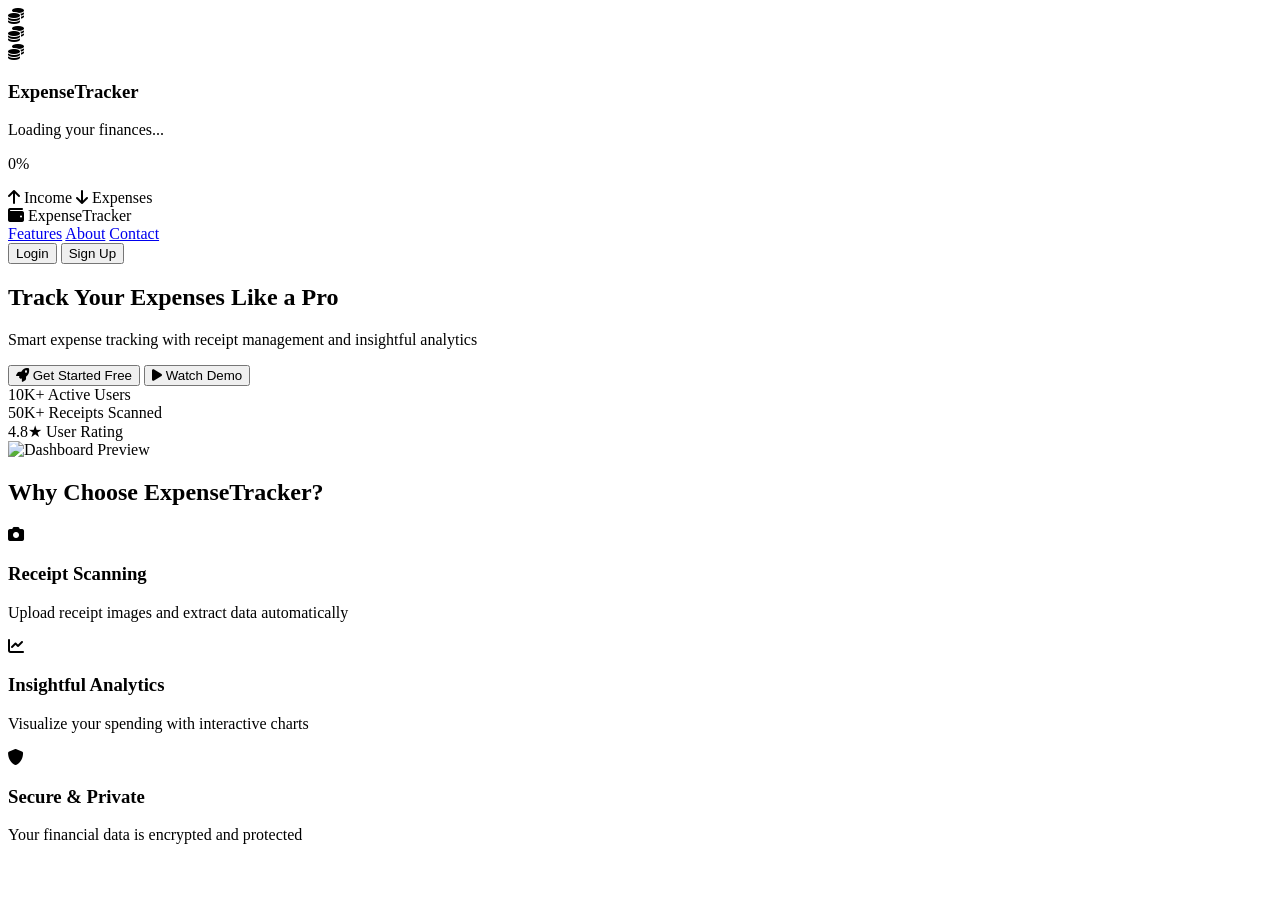
==== index.html @ a4a141a3 "Create index.html" ====
<!DOCTYPE html>
<html lang="en">
<head>
    <meta charset="UTF-8">
    <meta name="viewport" content="width=device-width, initial-scale=1.0">
    <title>ExpenseTracker | Prince Kaluwa</title>
    
    <!-- Favicon / Icon -->
    <link rel="icon" type="image/png" sizes="32x32" href="assets/icons/favicon-32x32.png">
    <link rel="icon" type="image/png" sizes="16x16" href="assets/icons/favicon-16x16.png">
    <link rel="apple-touch-icon" href="assets/icons/apple-touch-icon.png">
    
    <!-- Fonts -->
    <link href="https://fonts.googleapis.com/css2?family=Poppins:wght@400;500;600;700&family=Roboto:wght@300;400;500&display=swap" rel="stylesheet">
    
    <!-- Font Awesome -->
    <link rel="stylesheet" href="https://cdnjs.cloudflare.com/ajax/libs/font-awesome/6.0.0/css/all.min.css">
    
    <!-- Custom CSS -->
    <link rel="stylesheet" href="css/style.css">
</head>
<body>
    <!-- Preloader -->
    <div class="preloader" id="preloader">
        <div class="preloader-content">
            <div class="cash-flow-preloader">
                <div class="coin-stack">
                    <div class="coin coin-1"><i class="fas fa-coins"></i></div>
                    <div class="coin coin-2"><i class="fas fa-coins"></i></div>
                    <div class="coin coin-3"><i class="fas fa-coins"></i></div>
                </div>
                <div class="progress-bar-container">
                    <div class="progress-bar" id="preloader-progress"></div>
                </div>
                <div class="preloader-text">
                    <h3>ExpenseTracker</h3>
                    <p class="loading-text">Loading your finances...</p>
                    <p class="percentage-text" id="percentage">0%</p>
                </div>
                <div class="cash-flow-animation">
                    <span class="cash-flow-up"><i class="fas fa-arrow-up"></i> Income</span>
                    <span class="cash-flow-down"><i class="fas fa-arrow-down"></i> Expenses</span>
                </div>
            </div>
        </div>
    </div>

    <!-- Main Content -->
    <div class="landing-container hidden" id="main-content">
        <nav class="navbar">
            <div class="nav-brand">
                <i class="fas fa-wallet"></i>
                <span>ExpenseTracker</span>
            </div>
            <div class="nav-links">
                <a href="#features">Features</a>
                <a href="#about">About</a>
                <a href="#contact">Contact</a>
            </div>
            <div class="nav-buttons">
                <button class="btn btn-outline" onclick="window.location.href='login.html'">Login</button>
                <button class="btn btn-primary" onclick="window.location.href='signup.html'">Sign Up</button>
            </div>
        </nav>

        <section class="hero">
            <div class="hero-content">
                <h1>Track Your <span class="highlight">Expenses</span> Like a Pro</h1>
                <p>Smart expense tracking with receipt management and insightful analytics</p>
                <div class="hero-buttons">
                    <button class="btn btn-primary btn-large" onclick="window.location.href='signup.html'">
                        <i class="fas fa-rocket"></i> Get Started Free
                    </button>
                    <button class="btn btn-outline btn-large" onclick="window.location.href='#demo'">
                        <i class="fas fa-play"></i> Watch Demo
                    </button>
                </div>
                <div class="hero-stats">
                    <div class="stat-item">
                        <span class="stat-number">10K+</span>
                        <span class="stat-label">Active Users</span>
                    </div>
                    <div class="stat-item">
                        <span class="stat-number">50K+</span>
                        <span class="stat-label">Receipts Scanned</span>
                    </div>
                    <div class="stat-item">
                        <span class="stat-number">4.8★</span>
                        <span class="stat-label">User Rating</span>
                    </div>
                </div>
            </div>
            <div class="hero-image">
                <img src="assets/images/dashboard-preview.svg" alt="Dashboard Preview">
            </div>
        </section>

        <section id="features" class="features">
            <h2>Why Choose ExpenseTracker?</h2>
            <div class="feature-grid">
                <div class="feature-card">
                    <i class="fas fa-camera"></i>
                    <h3>Receipt Scanning</h3>
                    <p>Upload receipt images and extract data automatically</p>
                </div>
                <div class="feature-card">
                    <i class="fas fa-chart-line"></i>
                    <h3>Insightful Analytics</h3>
                    <p>Visualize your spending with interactive charts</p>
                </div>
                <div class="feature-card">
                    <i class="fas fa-shield-alt"></i>
                    <h3>Secure & Private</h3>
                    <p>Your financial data is encrypted and protected</p>
                </div>
            </div>
        </section>
    </div>

    <script src="js/preloader.js"></script>
</body>
</html>
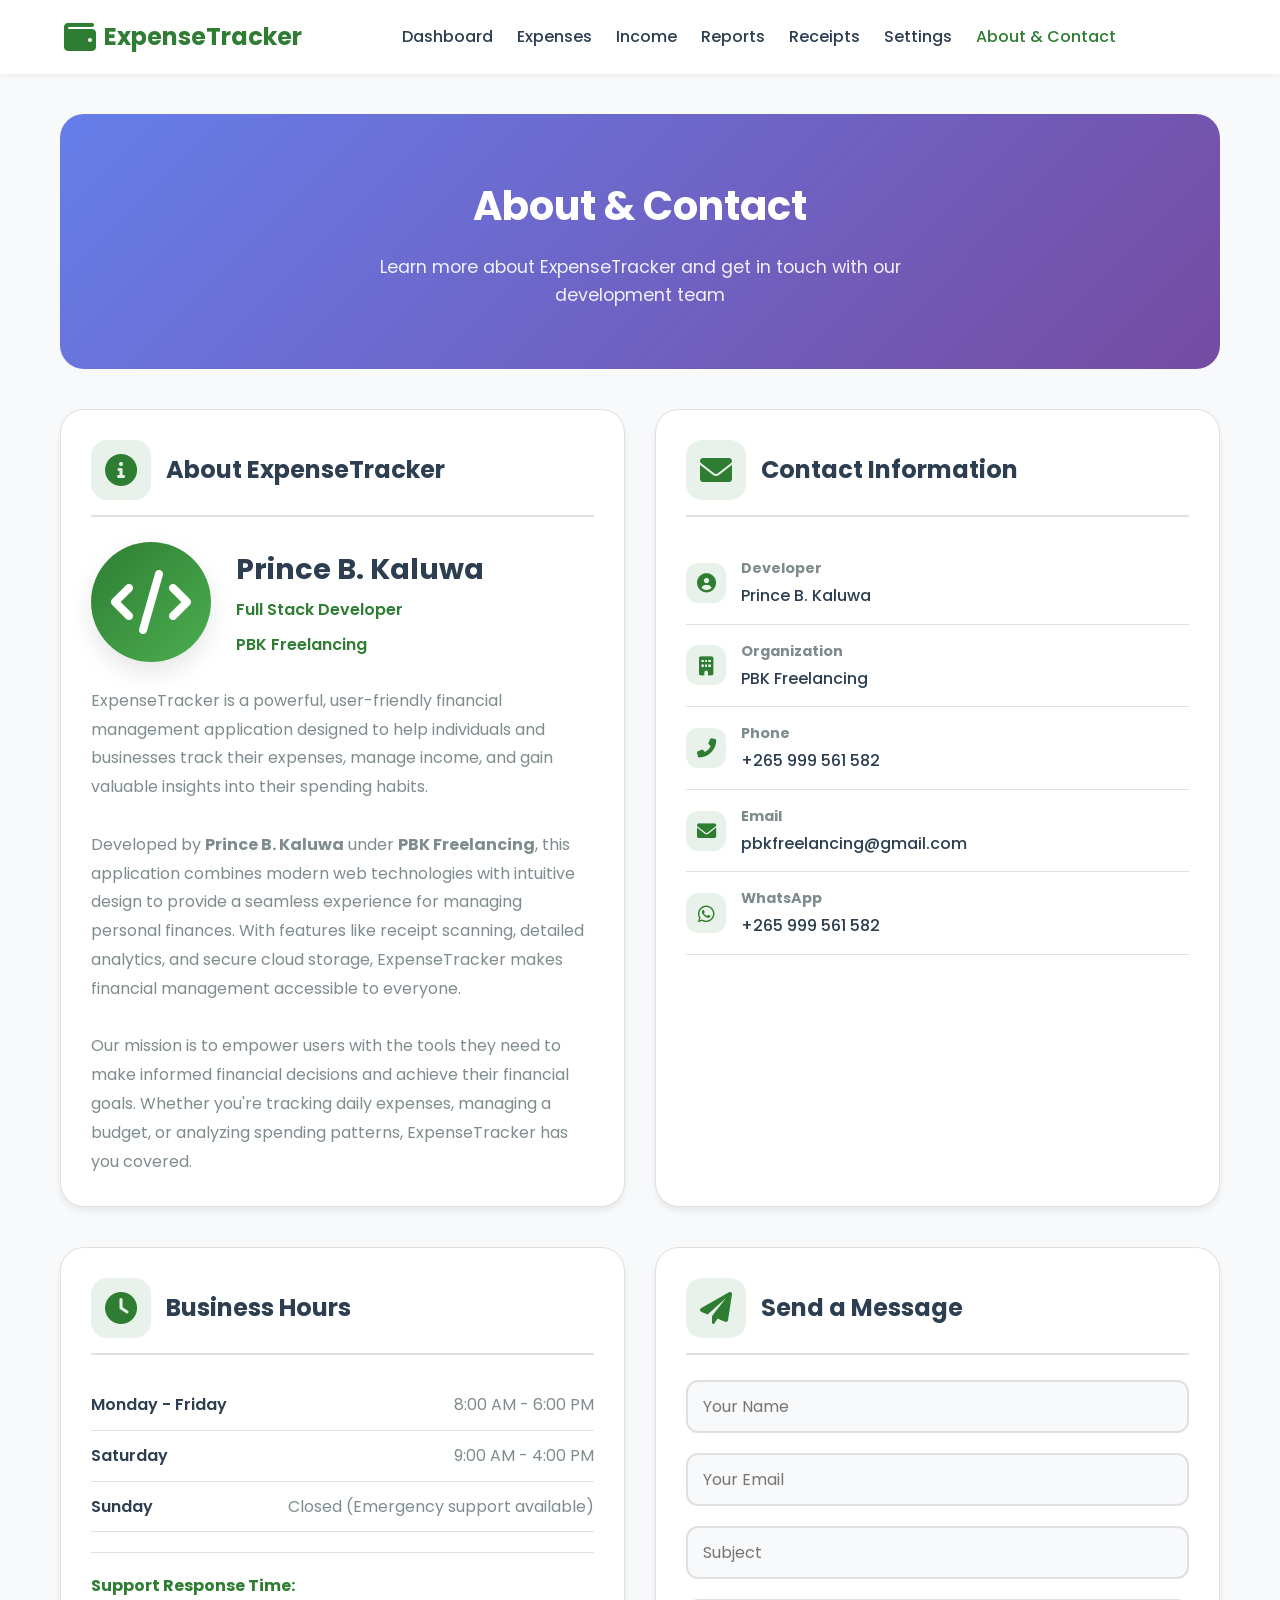
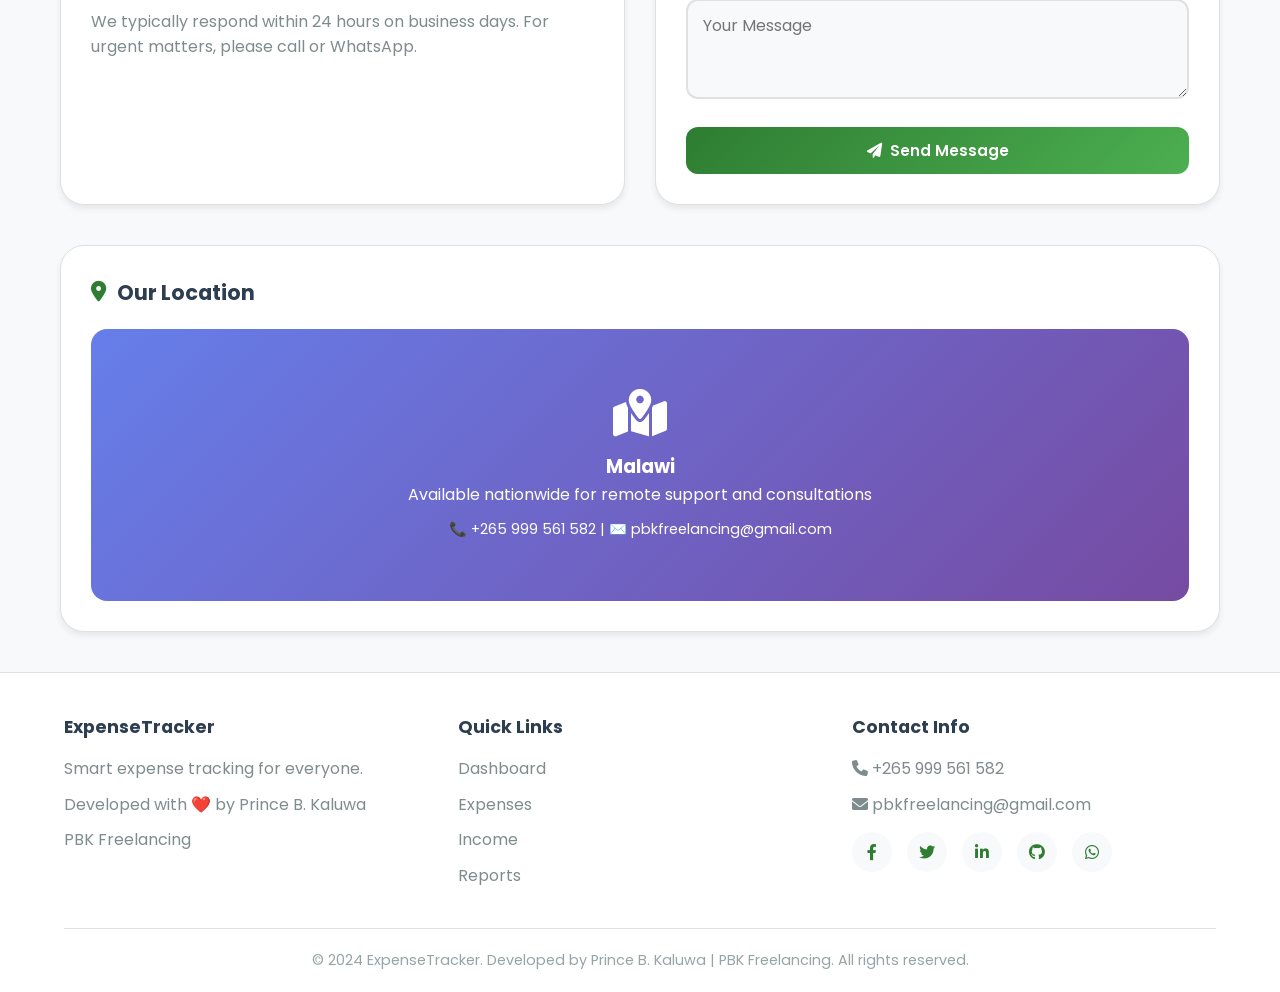
==== commit 078143a5: "Update index.html" ====
--- a/index.html
+++ b/index.html
@@ -2,121 +2,1056 @@
 <html lang="en">
 <head>
     <meta charset="UTF-8">
-    <meta name="viewport" content="width=device-width, initial-scale=1.0">
-    <title>ExpenseTracker | Prince Kaluwa</title>
+    <meta name="viewport" content="width=device-width, initial-scale=1.0, viewport-fit=cover">
+    <title>About & Contact - ExpenseTracker</title>
     
-    <!-- Favicon / Icon -->
+    <!-- Favicon -->
     <link rel="icon" type="image/png" sizes="32x32" href="assets/icons/favicon-32x32.png">
-    <link rel="icon" type="image/png" sizes="16x16" href="assets/icons/favicon-16x16.png">
-    <link rel="apple-touch-icon" href="assets/icons/apple-touch-icon.png">
+    <link rel="apple-touch-icon" sizes="180x180" href="assets/icons/apple-touch-icon.png">
     
-    <!-- Fonts -->
-    <link href="https://fonts.googleapis.com/css2?family=Poppins:wght@400;500;600;700&family=Roboto:wght@300;400;500&display=swap" rel="stylesheet">
-    
-    <!-- Font Awesome -->
+    <link href="https://fonts.googleapis.com/css2?family=Poppins:wght@400;500;600;700&display=swap" rel="stylesheet">
     <link rel="stylesheet" href="https://cdnjs.cloudflare.com/ajax/libs/font-awesome/6.0.0/css/all.min.css">
     
-    <!-- Custom CSS -->
-    <link rel="stylesheet" href="css/style.css">
+    <style>
+        /* ========================================
+           ABOUT & CONTACT PAGE - FULLY RESPONSIVE
+        ======================================== */
+        
+        :root {
+            --primary: #2E7D32;
+            --primary-light: #4CAF50;
+            --primary-dark: #1B5E20;
+            --primary-gradient: linear-gradient(135deg, #2E7D32, #4CAF50);
+            --secondary: #1976D2;
+            --income: #00C853;
+            --expense: #FF3D00;
+            --bg-primary: #F8F9FA;
+            --bg-secondary: #FFFFFF;
+            --text-primary: #2C3E50;
+            --text-secondary: #7F8C8D;
+            --text-muted: #95A5A6;
+            --border-color: #E0E0E0;
+            --shadow-sm: 0 2px 4px rgba(0,0,0,0.05);
+            --shadow-md: 0 4px 6px rgba(0,0,0,0.07);
+            --shadow-lg: 0 10px 25px rgba(0,0,0,0.1);
+            --shadow-xl: 0 20px 40px rgba(0,0,0,0.15);
+            --spacing-xs: 0.25rem;
+            --spacing-sm: 0.5rem;
+            --spacing-md: 1rem;
+            --spacing-lg: 1.5rem;
+            --spacing-xl: 2rem;
+            --spacing-2xl: 3rem;
+            --radius-sm: 8px;
+            --radius-md: 12px;
+            --radius-lg: 16px;
+            --radius-xl: 24px;
+            --radius-full: 9999px;
+            --transition-fast: 0.2s ease;
+            --transition-base: 0.3s ease;
+            --font-family: 'Poppins', sans-serif;
+        }
+
+        * {
+            margin: 0;
+            padding: 0;
+            box-sizing: border-box;
+        }
+
+        body {
+            font-family: var(--font-family);
+            background: var(--bg-primary);
+            color: var(--text-primary);
+            line-height: 1.6;
+            overflow-x: hidden;
+        }
+
+        /* Navigation */
+        .navbar {
+            background: var(--bg-secondary);
+            padding: 1rem 5%;
+            display: flex;
+            justify-content: space-between;
+            align-items: center;
+            box-shadow: var(--shadow-sm);
+            position: sticky;
+            top: 0;
+            z-index: 1000;
+            flex-wrap: wrap;
+            gap: 1rem;
+        }
+
+        .nav-brand {
+            display: flex;
+            align-items: center;
+            gap: 0.5rem;
+            font-size: 1.5rem;
+            font-weight: 700;
+            color: var(--primary);
+        }
+
+        .nav-brand i {
+            font-size: 2rem;
+        }
+
+        .nav-links {
+            display: flex;
+            gap: 1.5rem;
+            flex-wrap: wrap;
+        }
+
+        .nav-links a {
+            text-decoration: none;
+            color: var(--text-primary);
+            font-weight: 500;
+            transition: color var(--transition-fast);
+            padding: 0.5rem 0;
+        }
+
+        .nav-links a:hover,
+        .nav-links a.active {
+            color: var(--primary);
+        }
+
+        .nav-user {
+            display: flex;
+            align-items: center;
+            gap: 1rem;
+        }
+
+        .user-dropdown {
+            display: flex;
+            align-items: center;
+            gap: 1rem;
+            color: var(--text-primary);
+            font-weight: 500;
+        }
+
+        .btn-logout {
+            background: transparent;
+            border: none;
+            color: var(--expense);
+            font-size: 1.2rem;
+            cursor: pointer;
+            transition: all var(--transition-fast);
+            padding: 0.5rem;
+        }
+
+        .btn-logout:hover {
+            transform: scale(1.1);
+        }
+
+        /* Mobile Menu Button */
+        .mobile-menu-btn {
+            display: none;
+            background: transparent;
+            border: none;
+            font-size: 1.5rem;
+            color: var(--text-primary);
+            cursor: pointer;
+            padding: 0.5rem;
+        }
+
+        /* Main Container */
+        .about-container {
+            max-width: 1200px;
+            margin: 40px auto;
+            padding: 0 20px;
+        }
+
+        /* Hero Section */
+        .hero-section {
+            background: linear-gradient(135deg, #667eea 0%, #764ba2 100%);
+            border-radius: var(--radius-xl);
+            padding: 60px 40px;
+            text-align: center;
+            margin-bottom: 40px;
+            color: white;
+        }
+
+        .hero-section h1 {
+            font-size: 2.5rem;
+            margin-bottom: 15px;
+        }
+
+        .hero-section p {
+            font-size: 1.1rem;
+            opacity: 0.9;
+            max-width: 600px;
+            margin: 0 auto;
+        }
+
+        /* Content Grid */
+        .content-grid {
+            display: grid;
+            grid-template-columns: repeat(2, 1fr);
+            gap: 30px;
+            margin-bottom: 40px;
+        }
+
+        /* Cards */
+        .info-card {
+            background: var(--bg-secondary);
+            border-radius: var(--radius-xl);
+            padding: 30px;
+            box-shadow: var(--shadow-md);
+            border: 1px solid var(--border-color);
+            transition: all var(--transition-base);
+        }
+
+        .info-card:hover {
+            transform: translateY(-5px);
+            box-shadow: var(--shadow-lg);
+        }
+
+        .card-header {
+            display: flex;
+            align-items: center;
+            gap: 15px;
+            margin-bottom: 25px;
+            padding-bottom: 15px;
+            border-bottom: 2px solid var(--border-color);
+        }
+
+        .card-header i {
+            font-size: 2rem;
+            color: var(--primary);
+            background: rgba(46, 125, 50, 0.1);
+            width: 60px;
+            height: 60px;
+            display: flex;
+            align-items: center;
+            justify-content: center;
+            border-radius: var(--radius-lg);
+        }
+
+        .card-header h2 {
+            font-size: 1.5rem;
+            color: var(--text-primary);
+        }
+
+        /* Developer Profile */
+        .developer-profile {
+            display: flex;
+            align-items: center;
+            gap: 25px;
+            margin-bottom: 25px;
+            flex-wrap: wrap;
+        }
+
+        .developer-avatar {
+            width: 120px;
+            height: 120px;
+            background: linear-gradient(135deg, var(--primary), var(--primary-light));
+            border-radius: var(--radius-full);
+            display: flex;
+            align-items: center;
+            justify-content: center;
+            box-shadow: var(--shadow-lg);
+        }
+
+        .developer-avatar i {
+            font-size: 4rem;
+            color: white;
+        }
+
+        .developer-info h3 {
+            font-size: 1.8rem;
+            color: var(--text-primary);
+            margin-bottom: 5px;
+        }
+
+        .developer-title {
+            color: var(--primary);
+            font-weight: 600;
+            margin-bottom: 10px;
+        }
+
+        .developer-bio {
+            color: var(--text-secondary);
+            line-height: 1.8;
+            margin-top: 15px;
+        }
+
+        .company-name {
+            color: var(--primary);
+            font-weight: 600;
+        }
+
+        /* Contact Details */
+        .contact-details {
+            margin-top: 20px;
+        }
+
+        .contact-item {
+            display: flex;
+            align-items: center;
+            gap: 15px;
+            padding: 15px 0;
+            border-bottom: 1px solid var(--border-color);
+            transition: all var(--transition-fast);
+        }
+
+        .contact-item:hover {
+            transform: translateX(5px);
+        }
+
+        .contact-item i {
+            width: 40px;
+            height: 40px;
+            background: rgba(46, 125, 50, 0.1);
+            border-radius: var(--radius-md);
+            display: flex;
+            align-items: center;
+            justify-content: center;
+            font-size: 1.2rem;
+            color: var(--primary);
+        }
+
+        .contact-info h4 {
+            font-size: 0.9rem;
+            color: var(--text-secondary);
+            margin-bottom: 3px;
+        }
+
+        .contact-info p {
+            font-size: 1rem;
+            font-weight: 500;
+            color: var(--text-primary);
+        }
+
+        .contact-info a {
+            color: var(--text-primary);
+            text-decoration: none;
+            transition: color var(--transition-fast);
+        }
+
+        .contact-info a:hover {
+            color: var(--primary);
+        }
+
+        /* Business Hours */
+        .hours-list {
+            margin-top: 20px;
+        }
+
+        .hour-item {
+            display: flex;
+            justify-content: space-between;
+            padding: 12px 0;
+            border-bottom: 1px solid var(--border-color);
+        }
+
+        .hour-day {
+            font-weight: 600;
+            color: var(--text-primary);
+        }
+
+        .hour-time {
+            color: var(--text-secondary);
+        }
+
+        /* Contact Form */
+        .contact-form {
+            margin-top: 20px;
+        }
+
+        .form-group {
+            margin-bottom: 20px;
+        }
+
+        .form-group input,
+        .form-group textarea {
+            width: 100%;
+            padding: 12px 15px;
+            border: 2px solid var(--border-color);
+            border-radius: var(--radius-md);
+            font-size: 1rem;
+            transition: all var(--transition-fast);
+            font-family: var(--font-family);
+            background: var(--bg-primary);
+            color: var(--text-primary);
+        }
+
+        .form-group input:focus,
+        .form-group textarea:focus {
+            outline: none;
+            border-color: var(--primary);
+            box-shadow: 0 0 0 3px rgba(46, 125, 50, 0.1);
+        }
+
+        .form-group textarea {
+            resize: vertical;
+            min-height: 100px;
+        }
+
+        .btn {
+            padding: 12px 24px;
+            border-radius: var(--radius-md);
+            font-weight: 600;
+            display: inline-flex;
+            align-items: center;
+            gap: 8px;
+            transition: all var(--transition-base);
+            border: none;
+            cursor: pointer;
+            font-size: 0.95rem;
+            font-family: var(--font-family);
+        }
+
+        .btn-primary {
+            background: var(--primary-gradient);
+            color: white;
+            width: 100%;
+            justify-content: center;
+        }
+
+        .btn-primary:hover {
+            transform: translateY(-2px);
+            box-shadow: 0 6px 15px rgba(46, 125, 50, 0.4);
+        }
+
+        /* Map Section */
+        .map-section {
+            background: var(--bg-secondary);
+            border-radius: var(--radius-xl);
+            padding: 30px;
+            margin-bottom: 40px;
+            box-shadow: var(--shadow-md);
+            border: 1px solid var(--border-color);
+        }
+
+        .map-section h2 {
+            display: flex;
+            align-items: center;
+            gap: 10px;
+            margin-bottom: 20px;
+            font-size: 1.3rem;
+        }
+
+        .map-section h2 i {
+            color: var(--primary);
+        }
+
+        .map-placeholder {
+            background: linear-gradient(135deg, #667eea 0%, #764ba2 100%);
+            border-radius: var(--radius-lg);
+            padding: 60px;
+            text-align: center;
+            color: white;
+        }
+
+        .map-placeholder i {
+            font-size: 3rem;
+            margin-bottom: 15px;
+        }
+
+        /* Footer */
+        .footer {
+            background: var(--bg-secondary);
+            padding: 40px 5% 20px;
+            margin-top: 40px;
+            border-top: 1px solid var(--border-color);
+        }
+
+        .footer-content {
+            max-width: 1200px;
+            margin: 0 auto;
+            display: grid;
+            grid-template-columns: repeat(auto-fit, minmax(250px, 1fr));
+            gap: 30px;
+            margin-bottom: 30px;
+        }
+
+        .footer-section h4 {
+            font-size: 1.1rem;
+            margin-bottom: 15px;
+            color: var(--text-primary);
+        }
+
+        .footer-section p {
+            color: var(--text-secondary);
+            margin-bottom: 10px;
+        }
+
+        .social-links {
+            display: flex;
+            gap: 15px;
+            margin-top: 15px;
+        }
+
+        .social-links a {
+            width: 40px;
+            height: 40px;
+            background: var(--bg-primary);
+            border-radius: var(--radius-full);
+            display: flex;
+            align-items: center;
+            justify-content: center;
+            color: var(--primary);
+            transition: all var(--transition-fast);
+            text-decoration: none;
+        }
+
+        .social-links a:hover {
+            background: var(--primary);
+            color: white;
+            transform: translateY(-3px);
+        }
+
+        .footer-bottom {
+            text-align: center;
+            padding-top: 20px;
+            border-top: 1px solid var(--border-color);
+            color: var(--text-muted);
+            font-size: 0.9rem;
+        }
+
+        /* Notification */
+        .notification-container {
+            position: fixed;
+            top: 20px;
+            right: 20px;
+            z-index: 3000;
+        }
+
+        .notification {
+            background: white;
+            padding: 12px 18px;
+            border-radius: var(--radius-md);
+            box-shadow: var(--shadow-lg);
+            display: flex;
+            align-items: center;
+            gap: 10px;
+            margin-bottom: 10px;
+            animation: slideIn 0.3s ease;
+            max-width: 350px;
+            font-size: 0.85rem;
+        }
+
+        .notification.success {
+            border-left: 4px solid var(--income);
+        }
+
+        .notification.error {
+            border-left: 4px solid var(--expense);
+        }
+
+        @keyframes slideIn {
+            from {
+                transform: translateX(100%);
+                opacity: 0;
+            }
+            to {
+                transform: translateX(0);
+                opacity: 1;
+            }
+        }
+
+        /* Responsive Design */
+        @media (max-width: 992px) {
+            .content-grid {
+                grid-template-columns: 1fr;
+                gap: 20px;
+            }
+            
+            .hero-section {
+                padding: 40px 20px;
+            }
+            
+            .hero-section h1 {
+                font-size: 2rem;
+            }
+        }
+
+        @media (max-width: 768px) {
+            .navbar {
+                padding: 0.8rem;
+                position: relative;
+            }
+
+            .nav-links {
+                display: none;
+                position: absolute;
+                top: 100%;
+                left: 0;
+                right: 0;
+                background: var(--bg-secondary);
+                flex-direction: column;
+                padding: 1rem;
+                box-shadow: var(--shadow-lg);
+                z-index: 999;
+                gap: 0;
+            }
+
+            .nav-links.active {
+                display: flex;
+            }
+
+            .nav-links a {
+                padding: 12px;
+                border-bottom: 1px solid var(--border-color);
+            }
+
+            .nav-links a:last-child {
+                border-bottom: none;
+            }
+
+            .mobile-menu-btn {
+                display: block;
+            }
+
+            .nav-user {
+                display: none;
+            }
+
+            .about-container {
+                margin: 20px auto;
+                padding: 0 16px;
+            }
+
+            .hero-section {
+                padding: 30px 20px;
+            }
+
+            .hero-section h1 {
+                font-size: 1.8rem;
+            }
+
+            .hero-section p {
+                font-size: 1rem;
+            }
+
+            .info-card {
+                padding: 20px;
+            }
+
+            .card-header {
+                flex-direction: column;
+                text-align: center;
+            }
+
+            .developer-profile {
+                flex-direction: column;
+                text-align: center;
+            }
+
+            .developer-info h3 {
+                font-size: 1.5rem;
+            }
+
+            .contact-item {
+                padding: 12px 0;
+            }
+
+            .hour-item {
+                flex-direction: column;
+                gap: 5px;
+            }
+
+            .map-placeholder {
+                padding: 40px 20px;
+            }
+
+            .footer-content {
+                grid-template-columns: 1fr;
+                text-align: center;
+            }
+
+            .social-links {
+                justify-content: center;
+            }
+
+            .notification-container {
+                left: 16px;
+                right: 16px;
+            }
+
+            .notification {
+                max-width: 100%;
+            }
+        }
+
+        @media (max-width: 480px) {
+            .hero-section h1 {
+                font-size: 1.5rem;
+            }
+            
+            .card-header h2 {
+                font-size: 1.3rem;
+            }
+            
+            .developer-avatar {
+                width: 100px;
+                height: 100px;
+            }
+            
+            .developer-avatar i {
+                font-size: 3rem;
+            }
+            
+            .developer-info h3 {
+                font-size: 1.3rem;
+            }
+        }
+
+        /* Touch-friendly improvements */
+        @media (hover: none) and (pointer: coarse) {
+            .btn,
+            .contact-item,
+            .social-links a {
+                min-height: 44px;
+            }
+        }
+    </style>
 </head>
 <body>
-    <!-- Preloader -->
-    <div class="preloader" id="preloader">
-        <div class="preloader-content">
-            <div class="cash-flow-preloader">
-                <div class="coin-stack">
-                    <div class="coin coin-1"><i class="fas fa-coins"></i></div>
-                    <div class="coin coin-2"><i class="fas fa-coins"></i></div>
-                    <div class="coin coin-3"><i class="fas fa-coins"></i></div>
+    <!-- Navigation -->
+    <nav class="navbar">
+        <div class="nav-brand">
+            <i class="fas fa-wallet"></i>
+            <span>ExpenseTracker</span>
+        </div>
+        
+        <button class="mobile-menu-btn" id="mobileMenuBtn" onclick="toggleMobileMenu()">
+            <i class="fas fa-bars"></i>
+        </button>
+        
+        <div class="nav-links" id="navLinks">
+            <a href="dashboard.html">Dashboard</a>
+            <a href="expenses.html">Expenses</a>
+            <a href="income.html">Income</a>
+            <a href="reports.html">Reports</a>
+            <a href="receipts.html">Receipts</a>
+            <a href="settings.html">Settings</a>
+            <a href="about.html" class="active">About & Contact</a>
+        </div>
+        
+        <div class="nav-user" id="navUser"></div>
+    </nav>
+
+    <!-- Main Container -->
+    <div class="about-container">
+        <!-- Hero Section -->
+        <div class="hero-section">
+            <h1>About & Contact</h1>
+            <p>Learn more about ExpenseTracker and get in touch with our development team</p>
+        </div>
+
+        <!-- Content Grid -->
+        <div class="content-grid">
+            <!-- About Section -->
+            <div class="info-card">
+                <div class="card-header">
+                    <i class="fas fa-info-circle"></i>
+                    <h2>About ExpenseTracker</h2>
                 </div>
-                <div class="progress-bar-container">
-                    <div class="progress-bar" id="preloader-progress"></div>
+                
+                <div class="developer-profile">
+                    <div class="developer-avatar">
+                        <i class="fas fa-code"></i>
+                    </div>
+                    <div class="developer-info">
+                        <h3>Prince B. Kaluwa</h3>
+                        <div class="developer-title">Full Stack Developer</div>
+                        <div class="company-name">PBK Freelancing</div>
+                    </div>
                 </div>
-                <div class="preloader-text">
-                    <h3>ExpenseTracker</h3>
-                    <p class="loading-text">Loading your finances...</p>
-                    <p class="percentage-text" id="percentage">0%</p>
+                
+                <div class="developer-bio">
+                    <p>ExpenseTracker is a powerful, user-friendly financial management application designed to help individuals and businesses track their expenses, manage income, and gain valuable insights into their spending habits.</p>
+                    <br>
+                    <p>Developed by <strong>Prince B. Kaluwa</strong> under <strong>PBK Freelancing</strong>, this application combines modern web technologies with intuitive design to provide a seamless experience for managing personal finances. With features like receipt scanning, detailed analytics, and secure cloud storage, ExpenseTracker makes financial management accessible to everyone.</p>
+                    <br>
+                    <p>Our mission is to empower users with the tools they need to make informed financial decisions and achieve their financial goals. Whether you're tracking daily expenses, managing a budget, or analyzing spending patterns, ExpenseTracker has you covered.</p>
                 </div>
-                <div class="cash-flow-animation">
-                    <span class="cash-flow-up"><i class="fas fa-arrow-up"></i> Income</span>
-                    <span class="cash-flow-down"><i class="fas fa-arrow-down"></i> Expenses</span>
+            </div>
+
+            <!-- Contact Section -->
+            <div class="info-card">
+                <div class="card-header">
+                    <i class="fas fa-envelope"></i>
+                    <h2>Contact Information</h2>
+                </div>
+                
+                <div class="contact-details">
+                    <div class="contact-item">
+                        <i class="fas fa-user-circle"></i>
+                        <div class="contact-info">
+                            <h4>Developer</h4>
+                            <p>Prince B. Kaluwa</p>
+                        </div>
+                    </div>
+                    
+                    <div class="contact-item">
+                        <i class="fas fa-building"></i>
+                        <div class="contact-info">
+                            <h4>Organization</h4>
+                            <p>PBK Freelancing</p>
+                        </div>
+                    </div>
+                    
+                    <div class="contact-item">
+                        <i class="fas fa-phone-alt"></i>
+                        <div class="contact-info">
+                            <h4>Phone</h4>
+                            <p><a href="tel:+265999561582">+265 999 561 582</a></p>
+                        </div>
+                    </div>
+                    
+                    <div class="contact-item">
+                        <i class="fas fa-envelope"></i>
+                        <div class="contact-info">
+                            <h4>Email</h4>
+                            <p><a href="mailto:pbkfreelancing@gmail.com">pbkfreelancing@gmail.com</a></p>
+                        </div>
+                    </div>
+                    
+                    <div class="contact-item">
+                        <i class="fab fa-whatsapp"></i>
+                        <div class="contact-info">
+                            <h4>WhatsApp</h4>
+                            <p><a href="https://wa.me/265999561582">+265 999 561 582</a></p>
+                        </div>
+                    </div>
                 </div>
             </div>
         </div>
-    </div>
-
-    <!-- Main Content -->
-    <div class="landing-container hidden" id="main-content">
-        <nav class="navbar">
-            <div class="nav-brand">
-                <i class="fas fa-wallet"></i>
-                <span>ExpenseTracker</span>
-            </div>
-            <div class="nav-links">
-                <a href="#features">Features</a>
-                <a href="#about">About</a>
-                <a href="#contact">Contact</a>
-            </div>
-            <div class="nav-buttons">
-                <button class="btn btn-outline" onclick="window.location.href='login.html'">Login</button>
-                <button class="btn btn-primary" onclick="window.location.href='signup.html'">Sign Up</button>
-            </div>
-        </nav>
-
-        <section class="hero">
-            <div class="hero-content">
-                <h1>Track Your <span class="highlight">Expenses</span> Like a Pro</h1>
-                <p>Smart expense tracking with receipt management and insightful analytics</p>
-                <div class="hero-buttons">
-                    <button class="btn btn-primary btn-large" onclick="window.location.href='signup.html'">
-                        <i class="fas fa-rocket"></i> Get Started Free
-                    </button>
-                    <button class="btn btn-outline btn-large" onclick="window.location.href='#demo'">
-                        <i class="fas fa-play"></i> Watch Demo
-                    </button>
+
+        <!-- Business Hours & Support -->
+        <div class="content-grid">
+            <div class="info-card">
+                <div class="card-header">
+                    <i class="fas fa-clock"></i>
+                    <h2>Business Hours</h2>
                 </div>
-                <div class="hero-stats">
-                    <div class="stat-item">
-                        <span class="stat-number">10K+</span>
-                        <span class="stat-label">Active Users</span>
-                    </div>
-                    <div class="stat-item">
-                        <span class="stat-number">50K+</span>
-                        <span class="stat-label">Receipts Scanned</span>
-                    </div>
-                    <div class="stat-item">
-                        <span class="stat-number">4.8★</span>
-                        <span class="stat-label">User Rating</span>
-                    </div>
+                
+                <div class="hours-list">
+                    <div class="hour-item">
+                        <span class="hour-day">Monday - Friday</span>
+                        <span class="hour-time">8:00 AM - 6:00 PM</span>
+                    </div>
+                    <div class="hour-item">
+                        <span class="hour-day">Saturday</span>
+                        <span class="hour-time">9:00 AM - 4:00 PM</span>
+                    </div>
+                    <div class="hour-item">
+                        <span class="hour-day">Sunday</span>
+                        <span class="hour-time">Closed (Emergency support available)</span>
+                    </div>
+                </div>
+                
+                <div style="margin-top: 20px; padding-top: 20px; border-top: 1px solid var(--border-color);">
+                    <h4 style="margin-bottom: 10px; color: var(--primary);">Support Response Time:</h4>
+                    <p style="color: var(--text-secondary);">We typically respond within 24 hours on business days. For urgent matters, please call or WhatsApp.</p>
                 </div>
             </div>
-            <div class="hero-image">
-                <img src="assets/images/dashboard-preview.svg" alt="Dashboard Preview">
+
+            <!-- Quick Contact Form -->
+            <div class="info-card">
+                <div class="card-header">
+                    <i class="fas fa-paper-plane"></i>
+                    <h2>Send a Message</h2>
+                </div>
+                
+                <form class="contact-form" id="contactForm" onsubmit="sendMessage(event)">
+                    <div class="form-group">
+                        <input type="text" id="name" placeholder="Your Name" required>
+                    </div>
+                    <div class="form-group">
+                        <input type="email" id="email" placeholder="Your Email" required>
+                    </div>
+                    <div class="form-group">
+                        <input type="text" id="subject" placeholder="Subject" required>
+                    </div>
+                    <div class="form-group">
+                        <textarea id="message" placeholder="Your Message" required></textarea>
+                    </div>
+                    <button type="submit" class="btn btn-primary">
+                        <i class="fas fa-paper-plane"></i> Send Message
+                    </button>
+                </form>
             </div>
-        </section>
-
-        <section id="features" class="features">
-            <h2>Why Choose ExpenseTracker?</h2>
-            <div class="feature-grid">
-                <div class="feature-card">
-                    <i class="fas fa-camera"></i>
-                    <h3>Receipt Scanning</h3>
-                    <p>Upload receipt images and extract data automatically</p>
-                </div>
-                <div class="feature-card">
-                    <i class="fas fa-chart-line"></i>
-                    <h3>Insightful Analytics</h3>
-                    <p>Visualize your spending with interactive charts</p>
-                </div>
-                <div class="feature-card">
-                    <i class="fas fa-shield-alt"></i>
-                    <h3>Secure & Private</h3>
-                    <p>Your financial data is encrypted and protected</p>
+        </div>
+
+        <!-- Map Section -->
+        <div class="map-section">
+            <h2><i class="fas fa-map-marker-alt"></i> Our Location</h2>
+            <div class="map-placeholder">
+                <i class="fas fa-map-marked-alt"></i>
+                <h3>Malawi</h3>
+                <p>Available nationwide for remote support and consultations</p>
+                <p style="margin-top: 10px; font-size: 0.9rem;">📞 +265 999 561 582 | ✉️ pbkfreelancing@gmail.com</p>
+            </div>
+        </div>
+    </div>
+
+    <!-- Footer -->
+    <footer class="footer">
+        <div class="footer-content">
+            <div class="footer-section">
+                <h4>ExpenseTracker</h4>
+                <p>Smart expense tracking for everyone.</p>
+                <p>Developed with ❤️ by Prince B. Kaluwa</p>
+                <p>PBK Freelancing</p>
+            </div>
+            
+            <div class="footer-section">
+                <h4>Quick Links</h4>
+                <p><a href="dashboard.html" style="color: var(--text-secondary); text-decoration: none;">Dashboard</a></p>
+                <p><a href="expenses.html" style="color: var(--text-secondary); text-decoration: none;">Expenses</a></p>
+                <p><a href="income.html" style="color: var(--text-secondary); text-decoration: none;">Income</a></p>
+                <p><a href="reports.html" style="color: var(--text-secondary); text-decoration: none;">Reports</a></p>
+            </div>
+            
+            <div class="footer-section">
+                <h4>Contact Info</h4>
+                <p><i class="fas fa-phone"></i> +265 999 561 582</p>
+                <p><i class="fas fa-envelope"></i> pbkfreelancing@gmail.com</p>
+                <div class="social-links">
+                    <a href="#"><i class="fab fa-facebook-f"></i></a>
+                    <a href="#"><i class="fab fa-twitter"></i></a>
+                    <a href="#"><i class="fab fa-linkedin-in"></i></a>
+                    <a href="#"><i class="fab fa-github"></i></a>
+                    <a href="#"><i class="fab fa-whatsapp"></i></a>
                 </div>
             </div>
-        </section>
-    </div>
-
-    <script src="js/preloader.js"></script>
+        </div>
+        <div class="footer-bottom">
+            <p>&copy; 2024 ExpenseTracker. Developed by Prince B. Kaluwa | PBK Freelancing. All rights reserved.</p>
+        </div>
+    </footer>
+
+    <!-- Notification Container -->
+    <div class="notification-container" id="notificationContainer"></div>
+
+    <script>
+        // Firebase Configuration (if needed for user info)
+        const firebaseConfig = {
+            apiKey: "AIzaSyDKWJ7ev6WjwuY7L6BtEgUb00VDdA5DBBI",
+            authDomain: "expense-tracker-aebb1.firebaseapp.com",
+            projectId: "expense-tracker-aebb1",
+            storageBucket: "expense-tracker-aebb1.firebasestorage.app",
+            messagingSenderId: "220896439984",
+            appId: "1:220896439984:web:645c8656c3ba1d39991575"
+        };
+
+        // Initialize Firebase if not already
+        if (typeof firebase !== 'undefined' && !firebase.apps.length) {
+            firebase.initializeApp(firebaseConfig);
+        }
+
+        // Check authentication for user info
+        function checkAuth() {
+            if (typeof firebase !== 'undefined') {
+                firebase.auth().onAuthStateChanged((user) => {
+                    if (user) {
+                        updateUserInfo(user);
+                    }
+                });
+            }
+        }
+
+        // Update user info in navbar
+        function updateUserInfo(user) {
+            const navUser = document.getElementById('navUser');
+            if (navUser && user) {
+                navUser.innerHTML = `
+                    <div class="user-dropdown">
+                        <span>${user.displayName || user.email}</span>
+                        <button onclick="logout()" class="btn-logout">
+                            <i class="fas fa-sign-out-alt"></i>
+                        </button>
+                    </div>
+                `;
+            }
+        }
+
+        // Logout
+        async function logout() {
+            if (typeof firebase !== 'undefined') {
+                try {
+                    await firebase.auth().signOut();
+                    window.location.href = 'login.html';
+                } catch (error) {
+                    console.error('Logout error:', error);
+                }
+            }
+        }
+
+        // Toggle mobile menu
+        function toggleMobileMenu() {
+            const navLinks = document.getElementById('navLinks');
+            navLinks.classList.toggle('active');
+        }
+
+        // Close mobile menu when clicking outside
+        document.addEventListener('click', function(event) {
+            const navLinks = document.getElementById('navLinks');
+            const mobileBtn = document.getElementById('mobileMenuBtn');
+            
+            if (navLinks && mobileBtn && !navLinks.contains(event.target) && !mobileBtn.contains(event.target)) {
+                navLinks.classList.remove('active');
+            }
+        });
+
+        // Send message
+        function sendMessage(event) {
+            event.preventDefault();
+            
+            const name = document.getElementById('name').value;
+            const email = document.getElementById('email').value;
+            const subject = document.getElementById('subject').value;
+            const message = document.getElementById('message').value;
+            
+            // Here you would typically send to a backend service
+            // For now, we'll simulate sending and open email client
+            
+            const mailtoLink = `mailto:pbkfreelancing@gmail.com?subject=${encodeURIComponent(subject)}&body=${encodeURIComponent(`Name: ${name}\nEmail: ${email}\n\nMessage:\n${message}`)}`;
+            
+            showNotification('Opening email client...', 'success');
+            
+            setTimeout(() => {
+                window.location.href = mailtoLink;
+            }, 1000);
+        }
+
+        // Show notification
+        function showNotification(message, type = 'info') {
+            const container = document.getElementById('notificationContainer');
+            if (!container) return;
+            
+            const notification = document.createElement('div');
+            notification.className = `notification ${type}`;
+            notification.innerHTML = `
+                <i class="fas ${type === 'success' ? 'fa-check-circle' : 
+                                 type === 'error' ? 'fa-exclamation-circle' : 
+                                 'fa-info-circle'}"></i>
+                <span>${escapeHtml(message)}</span>
+            `;
+            
+            container.appendChild(notification);
+            
+            setTimeout(() => {
+                notification.remove();
+            }, 3000);
+        }
+
+        // Helper: Escape HTML
+        function escapeHtml(text) {
+            const div = document.createElement('div');
+            div.textContent = text;
+            return div.innerHTML;
+        }
+
+        // Initialize
+        document.addEventListener('DOMContentLoaded', function() {
+            checkAuth();
+        });
+
+        // Make functions globally available
+        window.toggleMobileMenu = toggleMobileMenu;
+        window.sendMessage = sendMessage;
+        window.logout = logout;
+    </script>
 </body>
 </html>
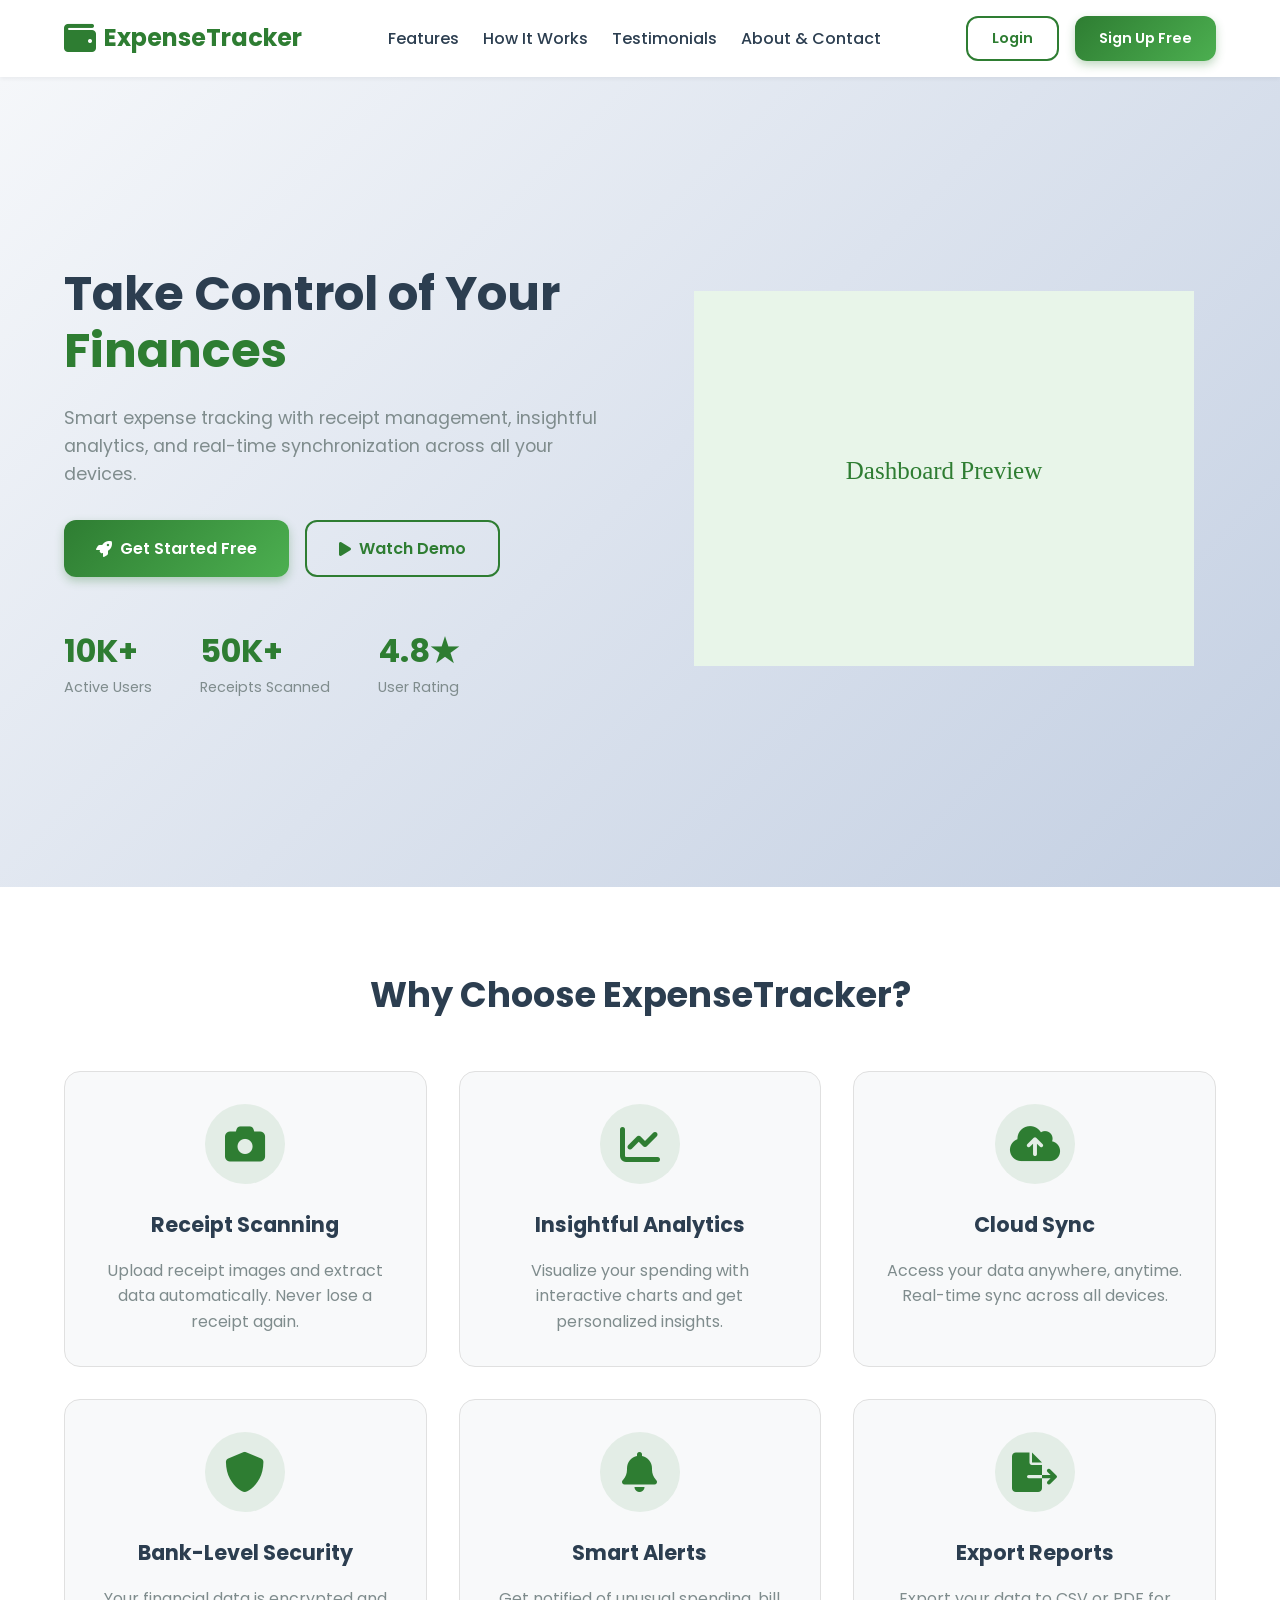
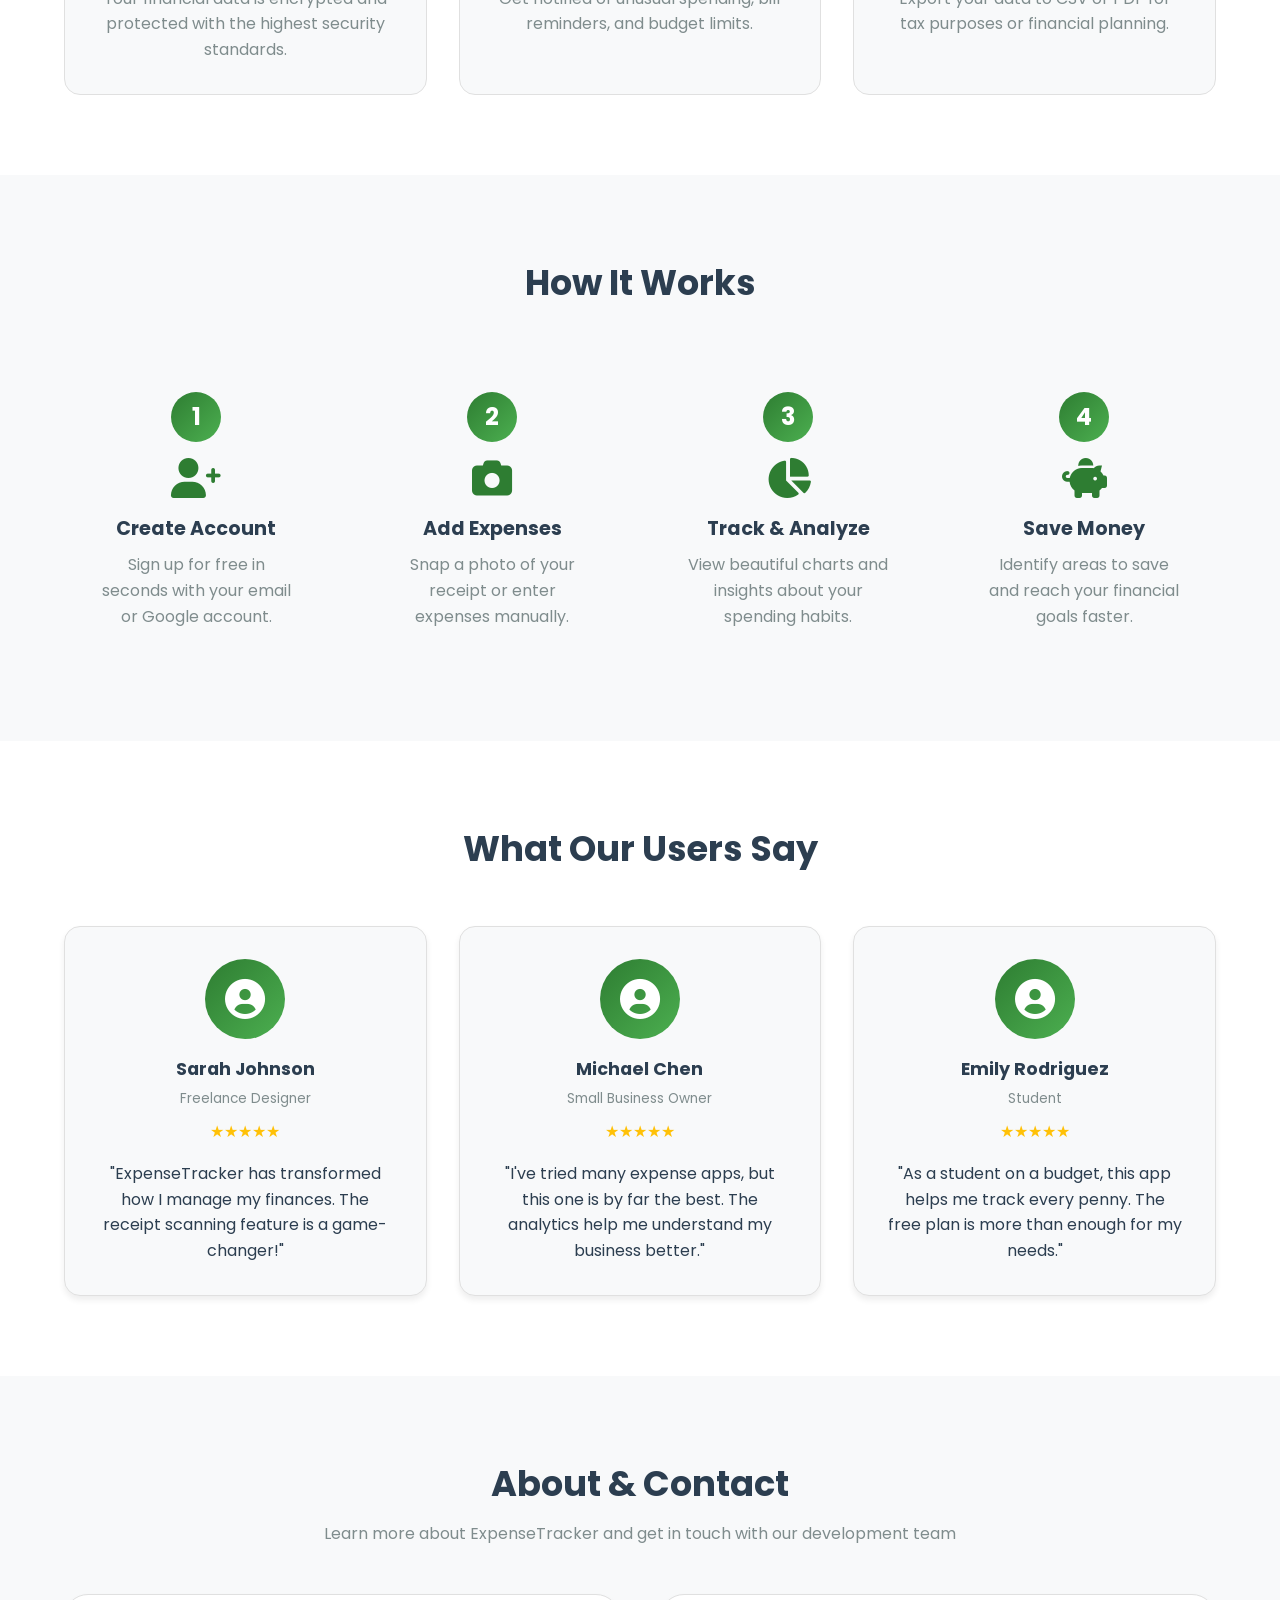
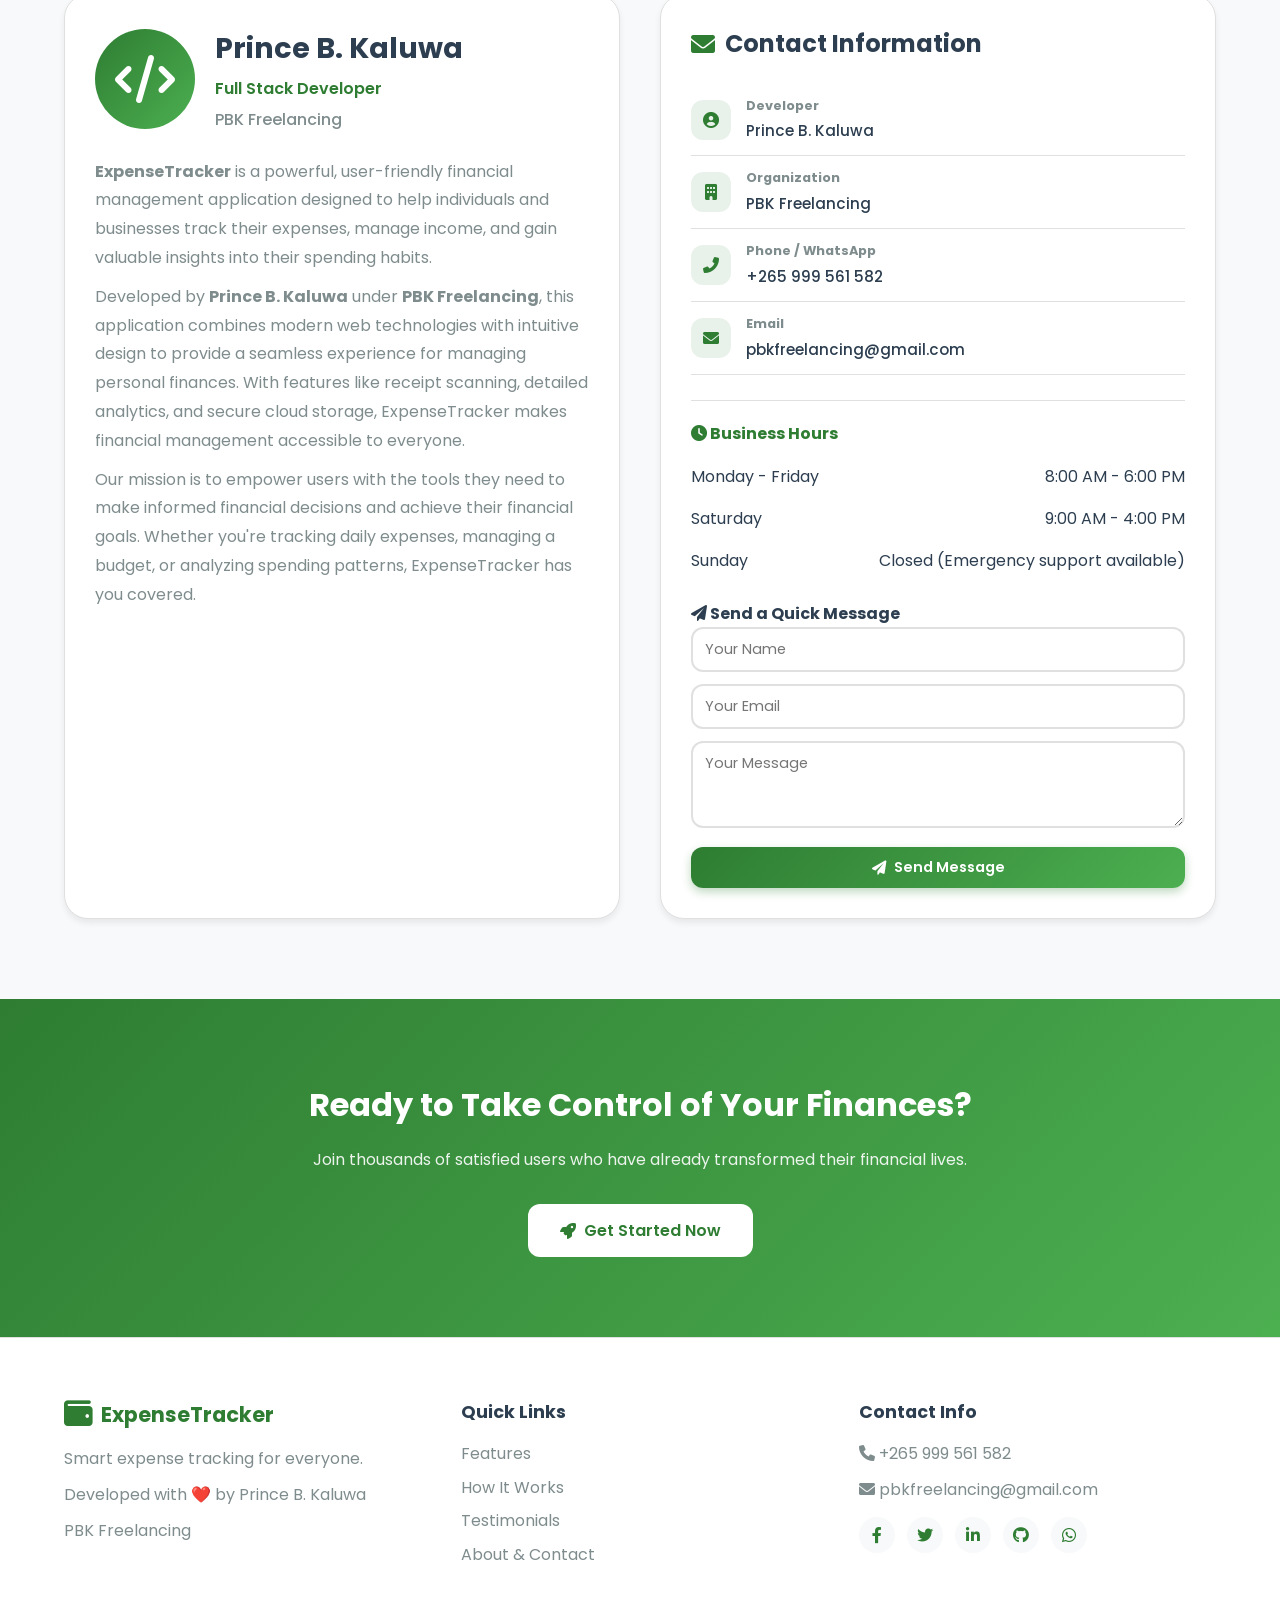
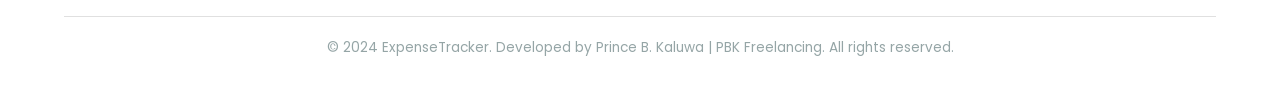
==== commit ff5b8860: "Update index.html" ====
--- a/index.html
+++ b/index.html
@@ -3,20 +3,21 @@
 <head>
     <meta charset="UTF-8">
     <meta name="viewport" content="width=device-width, initial-scale=1.0, viewport-fit=cover">
-    <title>About & Contact - ExpenseTracker</title>
+    <title>ExpenseTracker - Smart Expense Management</title>
     
     <!-- Favicon -->
     <link rel="icon" type="image/png" sizes="32x32" href="assets/icons/favicon-32x32.png">
     <link rel="apple-touch-icon" sizes="180x180" href="assets/icons/apple-touch-icon.png">
+    <meta name="theme-color" content="#2E7D32">
     
     <link href="https://fonts.googleapis.com/css2?family=Poppins:wght@400;500;600;700&display=swap" rel="stylesheet">
     <link rel="stylesheet" href="https://cdnjs.cloudflare.com/ajax/libs/font-awesome/6.0.0/css/all.min.css">
     
     <style>
         /* ========================================
-           ABOUT & CONTACT PAGE - FULLY RESPONSIVE
+           COMPLETE INDEX PAGE CSS - FULLY RESPONSIVE
         ======================================== */
-        
+
         :root {
             --primary: #2E7D32;
             --primary-light: #4CAF50;
@@ -65,6 +66,115 @@
             overflow-x: hidden;
         }
 
+        /* Preloader */
+        .preloader {
+            position: fixed;
+            top: 0;
+            left: 0;
+            width: 100%;
+            height: 100%;
+            background: linear-gradient(135deg, #667eea 0%, #764ba2 100%);
+            display: flex;
+            justify-content: center;
+            align-items: center;
+            z-index: 9999;
+            transition: opacity 0.5s ease-out, visibility 0.5s ease-out;
+        }
+
+        .preloader.fade-out {
+            opacity: 0;
+            visibility: hidden;
+        }
+
+        .preloader-content {
+            text-align: center;
+            max-width: 400px;
+            padding: 2rem;
+        }
+
+        .coin-stack {
+            position: relative;
+            height: 150px;
+            width: 150px;
+            margin: 0 auto 2rem;
+        }
+
+        .coin {
+            position: absolute;
+            left: 50%;
+            transform: translateX(-50%);
+            font-size: 4rem;
+            color: #FFD700;
+            text-shadow: 0 0 10px rgba(255, 215, 0, 0.5);
+            animation: coinGlow 2s ease-in-out infinite;
+        }
+
+        .coin-1 { bottom: 0; animation-delay: 0s; }
+        .coin-2 { bottom: 40px; animation-delay: 0.2s; }
+        .coin-3 { bottom: 80px; animation-delay: 0.4s; }
+
+        @keyframes coinGlow {
+            0%, 100% {
+                transform: translateX(-50%) scale(1);
+                filter: brightness(1);
+            }
+            50% {
+                transform: translateX(-50%) scale(1.1);
+                filter: brightness(1.3);
+            }
+        }
+
+        .progress-bar-container {
+            width: 100%;
+            height: 8px;
+            background: rgba(255, 255, 255, 0.2);
+            border-radius: 10px;
+            margin: 2rem 0;
+            overflow: hidden;
+        }
+
+        .progress-bar {
+            height: 100%;
+            width: 0%;
+            background: linear-gradient(90deg, #4CAF50, #FFD700, #4CAF50);
+            background-size: 200% 100%;
+            border-radius: 10px;
+            transition: width 0.3s ease;
+            animation: shimmer 2s linear infinite;
+        }
+
+        @keyframes shimmer {
+            0% { background-position: 100% 0; }
+            100% { background-position: -100% 0; }
+        }
+
+        .preloader-text h3 {
+            color: white;
+            font-size: 2rem;
+            margin-bottom: 0.5rem;
+        }
+
+        .loading-text {
+            color: rgba(255, 255, 255, 0.9);
+            font-size: 1.1rem;
+        }
+
+        .percentage-text {
+            color: white;
+            font-size: 2.5rem;
+            font-weight: 700;
+            animation: pulse 1s ease-in-out infinite;
+        }
+
+        @keyframes pulse {
+            0%, 100% { transform: scale(1); }
+            50% { transform: scale(1.1); }
+        }
+
+        .hidden {
+            display: none !important;
+        }
+
         /* Navigation */
         .navbar {
             background: var(--bg-secondary);
@@ -107,37 +217,13 @@
             padding: 0.5rem 0;
         }
 
-        .nav-links a:hover,
-        .nav-links a.active {
+        .nav-links a:hover {
             color: var(--primary);
         }
 
-        .nav-user {
-            display: flex;
-            align-items: center;
+        .nav-buttons {
+            display: flex;
             gap: 1rem;
-        }
-
-        .user-dropdown {
-            display: flex;
-            align-items: center;
-            gap: 1rem;
-            color: var(--text-primary);
-            font-weight: 500;
-        }
-
-        .btn-logout {
-            background: transparent;
-            border: none;
-            color: var(--expense);
-            font-size: 1.2rem;
-            cursor: pointer;
-            transition: all var(--transition-fast);
-            padding: 0.5rem;
-        }
-
-        .btn-logout:hover {
-            transform: scale(1.1);
         }
 
         /* Mobile Menu Button */
@@ -151,241 +237,53 @@
             padding: 0.5rem;
         }
 
-        /* Main Container */
-        .about-container {
-            max-width: 1200px;
-            margin: 40px auto;
-            padding: 0 20px;
-        }
-
-        /* Hero Section */
-        .hero-section {
-            background: linear-gradient(135deg, #667eea 0%, #764ba2 100%);
-            border-radius: var(--radius-xl);
-            padding: 60px 40px;
-            text-align: center;
-            margin-bottom: 40px;
-            color: white;
-        }
-
-        .hero-section h1 {
-            font-size: 2.5rem;
-            margin-bottom: 15px;
-        }
-
-        .hero-section p {
-            font-size: 1.1rem;
-            opacity: 0.9;
-            max-width: 600px;
-            margin: 0 auto;
-        }
-
-        /* Content Grid */
-        .content-grid {
-            display: grid;
-            grid-template-columns: repeat(2, 1fr);
-            gap: 30px;
-            margin-bottom: 40px;
-        }
-
-        /* Cards */
-        .info-card {
+        /* Mobile Menu */
+        .mobile-menu {
+            display: none;
+            position: fixed;
+            top: 80px;
+            left: 0;
+            right: 0;
             background: var(--bg-secondary);
-            border-radius: var(--radius-xl);
-            padding: 30px;
-            box-shadow: var(--shadow-md);
-            border: 1px solid var(--border-color);
-            transition: all var(--transition-base);
-        }
-
-        .info-card:hover {
-            transform: translateY(-5px);
+            padding: 20px;
             box-shadow: var(--shadow-lg);
-        }
-
-        .card-header {
-            display: flex;
-            align-items: center;
-            gap: 15px;
-            margin-bottom: 25px;
-            padding-bottom: 15px;
-            border-bottom: 2px solid var(--border-color);
-        }
-
-        .card-header i {
-            font-size: 2rem;
-            color: var(--primary);
-            background: rgba(46, 125, 50, 0.1);
-            width: 60px;
-            height: 60px;
-            display: flex;
-            align-items: center;
+            z-index: 999;
+            transform: translateY(-100%);
+            transition: transform var(--transition-base);
+        }
+
+        .mobile-menu.active {
+            transform: translateY(0);
+            display: block;
+        }
+
+        .mobile-menu a {
+            display: block;
+            padding: 12px;
+            text-decoration: none;
+            color: var(--text-primary);
+            border-bottom: 1px solid var(--border-color);
+        }
+
+        .mobile-menu a:last-child {
+            border-bottom: none;
+        }
+
+        .mobile-menu hr {
+            margin: 15px 0;
+            border: none;
+            border-top: 1px solid var(--border-color);
+        }
+
+        .mobile-menu .btn {
+            margin: 10px 0;
+            width: 100%;
             justify-content: center;
-            border-radius: var(--radius-lg);
-        }
-
-        .card-header h2 {
-            font-size: 1.5rem;
-            color: var(--text-primary);
-        }
-
-        /* Developer Profile */
-        .developer-profile {
-            display: flex;
-            align-items: center;
-            gap: 25px;
-            margin-bottom: 25px;
-            flex-wrap: wrap;
-        }
-
-        .developer-avatar {
-            width: 120px;
-            height: 120px;
-            background: linear-gradient(135deg, var(--primary), var(--primary-light));
-            border-radius: var(--radius-full);
-            display: flex;
-            align-items: center;
-            justify-content: center;
-            box-shadow: var(--shadow-lg);
-        }
-
-        .developer-avatar i {
-            font-size: 4rem;
-            color: white;
-        }
-
-        .developer-info h3 {
-            font-size: 1.8rem;
-            color: var(--text-primary);
-            margin-bottom: 5px;
-        }
-
-        .developer-title {
-            color: var(--primary);
-            font-weight: 600;
-            margin-bottom: 10px;
-        }
-
-        .developer-bio {
-            color: var(--text-secondary);
-            line-height: 1.8;
-            margin-top: 15px;
-        }
-
-        .company-name {
-            color: var(--primary);
-            font-weight: 600;
-        }
-
-        /* Contact Details */
-        .contact-details {
-            margin-top: 20px;
-        }
-
-        .contact-item {
-            display: flex;
-            align-items: center;
-            gap: 15px;
-            padding: 15px 0;
-            border-bottom: 1px solid var(--border-color);
-            transition: all var(--transition-fast);
-        }
-
-        .contact-item:hover {
-            transform: translateX(5px);
-        }
-
-        .contact-item i {
-            width: 40px;
-            height: 40px;
-            background: rgba(46, 125, 50, 0.1);
-            border-radius: var(--radius-md);
-            display: flex;
-            align-items: center;
-            justify-content: center;
-            font-size: 1.2rem;
-            color: var(--primary);
-        }
-
-        .contact-info h4 {
-            font-size: 0.9rem;
-            color: var(--text-secondary);
-            margin-bottom: 3px;
-        }
-
-        .contact-info p {
-            font-size: 1rem;
-            font-weight: 500;
-            color: var(--text-primary);
-        }
-
-        .contact-info a {
-            color: var(--text-primary);
-            text-decoration: none;
-            transition: color var(--transition-fast);
-        }
-
-        .contact-info a:hover {
-            color: var(--primary);
-        }
-
-        /* Business Hours */
-        .hours-list {
-            margin-top: 20px;
-        }
-
-        .hour-item {
-            display: flex;
-            justify-content: space-between;
-            padding: 12px 0;
-            border-bottom: 1px solid var(--border-color);
-        }
-
-        .hour-day {
-            font-weight: 600;
-            color: var(--text-primary);
-        }
-
-        .hour-time {
-            color: var(--text-secondary);
-        }
-
-        /* Contact Form */
-        .contact-form {
-            margin-top: 20px;
-        }
-
-        .form-group {
-            margin-bottom: 20px;
-        }
-
-        .form-group input,
-        .form-group textarea {
-            width: 100%;
-            padding: 12px 15px;
-            border: 2px solid var(--border-color);
-            border-radius: var(--radius-md);
-            font-size: 1rem;
-            transition: all var(--transition-fast);
-            font-family: var(--font-family);
-            background: var(--bg-primary);
-            color: var(--text-primary);
-        }
-
-        .form-group input:focus,
-        .form-group textarea:focus {
-            outline: none;
-            border-color: var(--primary);
-            box-shadow: 0 0 0 3px rgba(46, 125, 50, 0.1);
-        }
-
-        .form-group textarea {
-            resize: vertical;
-            min-height: 100px;
-        }
-
+        }
+
+        /* Buttons */
         .btn {
-            padding: 12px 24px;
+            padding: 10px 24px;
             border-radius: var(--radius-md);
             font-weight: 600;
             display: inline-flex;
@@ -394,15 +292,14 @@
             transition: all var(--transition-base);
             border: none;
             cursor: pointer;
-            font-size: 0.95rem;
+            font-size: 0.9rem;
             font-family: var(--font-family);
         }
 
         .btn-primary {
             background: var(--primary-gradient);
             color: white;
-            width: 100%;
-            justify-content: center;
+            box-shadow: 0 4px 10px rgba(46, 125, 50, 0.3);
         }
 
         .btn-primary:hover {
@@ -410,46 +307,529 @@
             box-shadow: 0 6px 15px rgba(46, 125, 50, 0.4);
         }
 
-        /* Map Section */
-        .map-section {
+        .btn-outline {
+            background: transparent;
+            border: 2px solid var(--primary);
+            color: var(--primary);
+        }
+
+        .btn-outline:hover {
+            background: var(--primary);
+            color: white;
+        }
+
+        .btn-large {
+            padding: 14px 32px;
+            font-size: 1rem;
+        }
+
+        /* Hero Section */
+        .hero {
+            padding: 80px 5%;
+            display: grid;
+            grid-template-columns: 1fr 1fr;
+            gap: 4rem;
+            align-items: center;
+            min-height: 90vh;
+            background: linear-gradient(135deg, #f5f7fa 0%, #c3cfe2 100%);
+        }
+
+        .hero-content h1 {
+            font-size: 3rem;
+            line-height: 1.2;
+            margin-bottom: 1.5rem;
+        }
+
+        .highlight {
+            color: var(--primary);
+            position: relative;
+            display: inline-block;
+        }
+
+        .highlight::after {
+            content: '';
+            position: absolute;
+            bottom: 5px;
+            left: 0;
+            width: 100%;
+            height: 8px;
+            background: rgba(46, 125, 50, 0.2);
+            z-index: -1;
+        }
+
+        .hero-content p {
+            font-size: 1.1rem;
+            color: var(--text-secondary);
+            margin-bottom: 2rem;
+        }
+
+        .hero-buttons {
+            display: flex;
+            gap: 1rem;
+            margin-bottom: 3rem;
+            flex-wrap: wrap;
+        }
+
+        .hero-stats {
+            display: flex;
+            gap: 3rem;
+            flex-wrap: wrap;
+        }
+
+        .stat-item {
+            display: flex;
+            flex-direction: column;
+        }
+
+        .stat-number {
+            font-size: 2rem;
+            font-weight: 700;
+            color: var(--primary);
+        }
+
+        .stat-label {
+            color: var(--text-secondary);
+            font-size: 0.9rem;
+        }
+
+        .hero-image {
+            text-align: center;
+        }
+
+        .hero-image img {
+            width: 100%;
+            max-width: 500px;
+            animation: float 3s ease-in-out infinite;
+        }
+
+        @keyframes float {
+            0%, 100% { transform: translateY(0); }
+            50% { transform: translateY(-20px); }
+        }
+
+        /* Features Section */
+        .features {
+            padding: 80px 5%;
+            background: var(--bg-secondary);
+        }
+
+        .features h2 {
+            text-align: center;
+            font-size: 2.2rem;
+            margin-bottom: 3rem;
+        }
+
+        .feature-grid {
+            display: grid;
+            grid-template-columns: repeat(auto-fit, minmax(300px, 1fr));
+            gap: 2rem;
+            max-width: 1200px;
+            margin: 0 auto;
+        }
+
+        .feature-card {
+            text-align: center;
+            padding: 2rem;
+            border-radius: var(--radius-lg);
+            background: var(--bg-primary);
+            transition: all var(--transition-base);
+            border: 1px solid var(--border-color);
+        }
+
+        .feature-card:hover {
+            transform: translateY(-10px);
+            box-shadow: var(--shadow-lg);
+        }
+
+        .feature-icon {
+            width: 80px;
+            height: 80px;
+            background: rgba(46, 125, 50, 0.1);
+            border-radius: var(--radius-full);
+            display: flex;
+            align-items: center;
+            justify-content: center;
+            margin: 0 auto 1.5rem;
+        }
+
+        .feature-icon i {
+            font-size: 2.5rem;
+            color: var(--primary);
+        }
+
+        .feature-card h3 {
+            font-size: 1.3rem;
+            margin-bottom: 1rem;
+        }
+
+        .feature-card p {
+            color: var(--text-secondary);
+        }
+
+        /* How It Works Section */
+        .how-it-works {
+            padding: 80px 5%;
+            background: var(--bg-primary);
+        }
+
+        .how-it-works h2 {
+            text-align: center;
+            font-size: 2.2rem;
+            margin-bottom: 3rem;
+        }
+
+        .steps {
+            display: grid;
+            grid-template-columns: repeat(auto-fit, minmax(250px, 1fr));
+            gap: 2rem;
+            max-width: 1200px;
+            margin: 0 auto;
+        }
+
+        .step {
+            text-align: center;
+            padding: 2rem;
+            position: relative;
+        }
+
+        .step-number {
+            width: 50px;
+            height: 50px;
+            background: var(--primary-gradient);
+            color: white;
+            border-radius: var(--radius-full);
+            display: flex;
+            align-items: center;
+            justify-content: center;
+            font-size: 1.5rem;
+            font-weight: 700;
+            margin: 0 auto 1rem;
+        }
+
+        .step i {
+            font-size: 2.5rem;
+            color: var(--primary);
+            margin: 1rem 0;
+            display: block;
+        }
+
+        .step h3 {
+            font-size: 1.2rem;
+            margin-bottom: 0.5rem;
+        }
+
+        .step p {
+            color: var(--text-secondary);
+        }
+
+        /* Testimonials Section */
+        .testimonials {
+            padding: 80px 5%;
+            background: var(--bg-secondary);
+        }
+
+        .testimonials h2 {
+            text-align: center;
+            font-size: 2.2rem;
+            margin-bottom: 3rem;
+        }
+
+        .testimonial-grid {
+            display: grid;
+            grid-template-columns: repeat(auto-fit, minmax(300px, 1fr));
+            gap: 2rem;
+            max-width: 1200px;
+            margin: 0 auto;
+        }
+
+        .testimonial-card {
+            background: var(--bg-primary);
+            border-radius: var(--radius-lg);
+            padding: 2rem;
+            text-align: center;
+            box-shadow: var(--shadow-md);
+            border: 1px solid var(--border-color);
+        }
+
+        .testimonial-card .avatar {
+            width: 80px;
+            height: 80px;
+            background: var(--primary-gradient);
+            border-radius: var(--radius-full);
+            display: flex;
+            align-items: center;
+            justify-content: center;
+            margin: 0 auto 1rem;
+        }
+
+        .testimonial-card .avatar i {
+            font-size: 2.5rem;
+            color: white;
+        }
+
+        .testimonial-card h4 {
+            font-size: 1.1rem;
+            margin-bottom: 5px;
+        }
+
+        .user-title {
+            color: var(--text-secondary);
+            font-size: 0.85rem;
+            margin-bottom: 10px;
+        }
+
+        .rating {
+            color: #FFC107;
+            margin-bottom: 1rem;
+        }
+
+        /* CTA Section */
+        .cta-section {
+            padding: 80px 5%;
+            background: var(--primary-gradient);
+            text-align: center;
+            color: white;
+        }
+
+        .cta-content h2 {
+            font-size: 2rem;
+            margin-bottom: 1rem;
+        }
+
+        .cta-content p {
+            margin-bottom: 2rem;
+            opacity: 0.9;
+        }
+
+        .cta-section .btn-primary {
+            background: white;
+            color: var(--primary);
+            box-shadow: none;
+        }
+
+        .cta-section .btn-primary:hover {
+            transform: translateY(-2px);
+            box-shadow: var(--shadow-lg);
+        }
+
+        /* About & Contact Section - NEW ADDITIONS */
+        .about-contact-section {
+            padding: 80px 5%;
+            background: var(--bg-primary);
+        }
+
+        .section-header {
+            text-align: center;
+            margin-bottom: 3rem;
+        }
+
+        .section-header h2 {
+            font-size: 2.2rem;
+            color: var(--text-primary);
+            margin-bottom: 0.5rem;
+        }
+
+        .section-header p {
+            color: var(--text-secondary);
+            font-size: 1rem;
+        }
+
+        .about-contact-grid {
+            display: grid;
+            grid-template-columns: repeat(2, 1fr);
+            gap: 40px;
+            max-width: 1200px;
+            margin: 0 auto;
+        }
+
+        /* Developer Card */
+        .developer-card {
             background: var(--bg-secondary);
             border-radius: var(--radius-xl);
             padding: 30px;
-            margin-bottom: 40px;
             box-shadow: var(--shadow-md);
             border: 1px solid var(--border-color);
-        }
-
-        .map-section h2 {
+            transition: all var(--transition-base);
+        }
+
+        .developer-card:hover {
+            transform: translateY(-5px);
+            box-shadow: var(--shadow-lg);
+        }
+
+        .developer-header {
+            display: flex;
+            align-items: center;
+            gap: 20px;
+            margin-bottom: 25px;
+            flex-wrap: wrap;
+        }
+
+        .developer-avatar {
+            width: 100px;
+            height: 100px;
+            background: var(--primary-gradient);
+            border-radius: var(--radius-full);
+            display: flex;
+            align-items: center;
+            justify-content: center;
+        }
+
+        .developer-avatar i {
+            font-size: 3rem;
+            color: white;
+        }
+
+        .developer-info h3 {
+            font-size: 1.8rem;
+            color: var(--text-primary);
+            margin-bottom: 5px;
+        }
+
+        .developer-title {
+            color: var(--primary);
+            font-weight: 600;
+            margin-bottom: 5px;
+        }
+
+        .company-name {
+            color: var(--text-secondary);
+            font-weight: 500;
+        }
+
+        .developer-bio {
+            color: var(--text-secondary);
+            line-height: 1.8;
+            margin-top: 15px;
+        }
+
+        .developer-bio p {
+            margin-bottom: 10px;
+        }
+
+        /* Contact Card */
+        .contact-card {
+            background: var(--bg-secondary);
+            border-radius: var(--radius-xl);
+            padding: 30px;
+            box-shadow: var(--shadow-md);
+            border: 1px solid var(--border-color);
+            transition: all var(--transition-base);
+        }
+
+        .contact-card:hover {
+            transform: translateY(-5px);
+            box-shadow: var(--shadow-lg);
+        }
+
+        .contact-card h3 {
+            font-size: 1.5rem;
+            margin-bottom: 20px;
             display: flex;
             align-items: center;
             gap: 10px;
-            margin-bottom: 20px;
-            font-size: 1.3rem;
-        }
-
-        .map-section h2 i {
+            color: var(--text-primary);
+        }
+
+        .contact-card h3 i {
             color: var(--primary);
         }
 
-        .map-placeholder {
-            background: linear-gradient(135deg, #667eea 0%, #764ba2 100%);
-            border-radius: var(--radius-lg);
-            padding: 60px;
-            text-align: center;
-            color: white;
-        }
-
-        .map-placeholder i {
-            font-size: 3rem;
-            margin-bottom: 15px;
+        .contact-details {
+            margin-bottom: 25px;
+        }
+
+        .contact-item {
+            display: flex;
+            align-items: center;
+            gap: 15px;
+            padding: 12px 0;
+            border-bottom: 1px solid var(--border-color);
+        }
+
+        .contact-item i {
+            width: 40px;
+            height: 40px;
+            background: rgba(46, 125, 50, 0.1);
+            border-radius: var(--radius-md);
+            display: flex;
+            align-items: center;
+            justify-content: center;
+            color: var(--primary);
+        }
+
+        .contact-info h4 {
+            font-size: 0.8rem;
+            color: var(--text-secondary);
+            margin-bottom: 3px;
+        }
+
+        .contact-info p, .contact-info a {
+            font-size: 0.95rem;
+            font-weight: 500;
+            color: var(--text-primary);
+            text-decoration: none;
+        }
+
+        .contact-info a:hover {
+            color: var(--primary);
+        }
+
+        .business-hours {
+            margin-top: 20px;
+            padding-top: 20px;
+            border-top: 1px solid var(--border-color);
+        }
+
+        .business-hours h4 {
+            margin-bottom: 10px;
+            color: var(--primary);
+        }
+
+        .hour-item {
+            display: flex;
+            justify-content: space-between;
+            padding: 8px 0;
+        }
+
+        .quick-contact-form {
+            margin-top: 20px;
+        }
+
+        .quick-contact-form .form-group {
+            margin-bottom: 12px;
+        }
+
+        .quick-contact-form input,
+        .quick-contact-form textarea {
+            width: 100%;
+            padding: 10px 12px;
+            border: 2px solid var(--border-color);
+            border-radius: var(--radius-md);
+            font-family: var(--font-family);
+            font-size: 0.9rem;
+        }
+
+        .quick-contact-form input:focus,
+        .quick-contact-form textarea:focus {
+            outline: none;
+            border-color: var(--primary);
+        }
+
+        .quick-contact-form textarea {
+            resize: vertical;
+            min-height: 80px;
+        }
+
+        .btn-block {
+            width: 100%;
+            justify-content: center;
         }
 
         /* Footer */
         .footer {
             background: var(--bg-secondary);
-            padding: 40px 5% 20px;
-            margin-top: 40px;
+            padding: 60px 5% 30px;
             border-top: 1px solid var(--border-color);
         }
 
@@ -458,8 +838,27 @@
             margin: 0 auto;
             display: grid;
             grid-template-columns: repeat(auto-fit, minmax(250px, 1fr));
-            gap: 30px;
-            margin-bottom: 30px;
+            gap: 40px;
+            margin-bottom: 40px;
+        }
+
+        .footer-brand {
+            display: flex;
+            align-items: center;
+            gap: 0.5rem;
+            font-size: 1.3rem;
+            font-weight: 700;
+            color: var(--primary);
+            margin-bottom: 15px;
+        }
+
+        .footer-brand i {
+            font-size: 1.8rem;
+        }
+
+        .footer-section p {
+            color: var(--text-secondary);
+            margin-bottom: 10px;
         }
 
         .footer-section h4 {
@@ -468,28 +867,34 @@
             color: var(--text-primary);
         }
 
-        .footer-section p {
+        .footer-section a {
+            display: block;
             color: var(--text-secondary);
-            margin-bottom: 10px;
+            text-decoration: none;
+            margin-bottom: 8px;
+            transition: color var(--transition-fast);
+        }
+
+        .footer-section a:hover {
+            color: var(--primary);
         }
 
         .social-links {
             display: flex;
-            gap: 15px;
+            gap: 12px;
             margin-top: 15px;
         }
 
         .social-links a {
-            width: 40px;
-            height: 40px;
+            width: 36px;
+            height: 36px;
             background: var(--bg-primary);
             border-radius: var(--radius-full);
             display: flex;
             align-items: center;
             justify-content: center;
             color: var(--primary);
-            transition: all var(--transition-fast);
-            text-decoration: none;
+            margin: 0;
         }
 
         .social-links a:hover {
@@ -503,7 +908,7 @@
             padding-top: 20px;
             border-top: 1px solid var(--border-color);
             color: var(--text-muted);
-            font-size: 0.9rem;
+            font-size: 0.85rem;
         }
 
         /* Notification */
@@ -525,7 +930,6 @@
             margin-bottom: 10px;
             animation: slideIn 0.3s ease;
             max-width: 350px;
-            font-size: 0.85rem;
         }
 
         .notification.success {
@@ -549,17 +953,27 @@
 
         /* Responsive Design */
         @media (max-width: 992px) {
-            .content-grid {
+            .hero {
                 grid-template-columns: 1fr;
-                gap: 20px;
-            }
-            
-            .hero-section {
-                padding: 40px 20px;
-            }
-            
-            .hero-section h1 {
-                font-size: 2rem;
+                text-align: center;
+                padding: 60px 5%;
+            }
+            
+            .hero-content h1 {
+                font-size: 2.5rem;
+            }
+            
+            .hero-buttons {
+                justify-content: center;
+            }
+            
+            .hero-stats {
+                justify-content: center;
+            }
+            
+            .about-contact-grid {
+                grid-template-columns: 1fr;
+                gap: 30px;
             }
         }
 
@@ -571,140 +985,122 @@
 
             .nav-links {
                 display: none;
-                position: absolute;
-                top: 100%;
-                left: 0;
-                right: 0;
-                background: var(--bg-secondary);
-                flex-direction: column;
-                padding: 1rem;
-                box-shadow: var(--shadow-lg);
-                z-index: 999;
-                gap: 0;
-            }
-
-            .nav-links.active {
-                display: flex;
-            }
-
-            .nav-links a {
-                padding: 12px;
-                border-bottom: 1px solid var(--border-color);
-            }
-
-            .nav-links a:last-child {
-                border-bottom: none;
+            }
+
+            .nav-buttons {
+                display: none;
             }
 
             .mobile-menu-btn {
                 display: block;
             }
 
-            .nav-user {
-                display: none;
-            }
-
-            .about-container {
-                margin: 20px auto;
-                padding: 0 16px;
-            }
-
-            .hero-section {
-                padding: 30px 20px;
-            }
-
-            .hero-section h1 {
+            .hero-content h1 {
+                font-size: 2rem;
+            }
+            
+            .hero-content p {
+                font-size: 1rem;
+            }
+            
+            .hero-buttons {
+                flex-direction: column;
+            }
+            
+            .hero-buttons .btn {
+                width: 100%;
+                justify-content: center;
+            }
+            
+            .hero-stats {
+                flex-direction: column;
+                align-items: center;
+                gap: 1rem;
+            }
+            
+            .features h2,
+            .how-it-works h2,
+            .testimonials h2 {
                 font-size: 1.8rem;
             }
-
-            .hero-section p {
-                font-size: 1rem;
-            }
-
-            .info-card {
-                padding: 20px;
-            }
-
-            .card-header {
+            
+            .developer-header {
                 flex-direction: column;
                 text-align: center;
             }
-
-            .developer-profile {
-                flex-direction: column;
-                text-align: center;
-            }
-
+            
             .developer-info h3 {
                 font-size: 1.5rem;
             }
-
-            .contact-item {
-                padding: 12px 0;
-            }
-
+            
             .hour-item {
                 flex-direction: column;
                 gap: 5px;
             }
-
-            .map-placeholder {
-                padding: 40px 20px;
-            }
-
+            
             .footer-content {
                 grid-template-columns: 1fr;
                 text-align: center;
             }
-
+            
             .social-links {
                 justify-content: center;
             }
-
+            
             .notification-container {
                 left: 16px;
                 right: 16px;
             }
-
+            
             .notification {
                 max-width: 100%;
             }
         }
 
         @media (max-width: 480px) {
-            .hero-section h1 {
-                font-size: 1.5rem;
-            }
-            
-            .card-header h2 {
-                font-size: 1.3rem;
+            .hero-content h1 {
+                font-size: 1.8rem;
+            }
+            
+            .feature-card {
+                padding: 1.5rem;
             }
             
             .developer-avatar {
-                width: 100px;
-                height: 100px;
+                width: 80px;
+                height: 80px;
             }
             
             .developer-avatar i {
-                font-size: 3rem;
-            }
-            
-            .developer-info h3 {
-                font-size: 1.3rem;
-            }
-        }
-
-        /* Touch-friendly improvements */
-        @media (hover: none) and (pointer: coarse) {
-            .btn,
-            .contact-item,
-            .social-links a {
-                min-height: 44px;
+                font-size: 2rem;
+            }
+            
+            .section-header h2 {
+                font-size: 1.8rem;
             }
         }
     </style>
 </head>
 <body>
+    <!-- Preloader -->
+    <div class="preloader" id="preloader">
+        <div class="preloader-content">
+            <div class="coin-stack">
+                <div class="coin coin-1"><i class="fas fa-coins"></i></div>
+                <div class="coin coin-2"><i class="fas fa-coins"></i></div>
+                <div class="coin coin-3"><i class="fas fa-coins"></i></div>
+            </div>
+            <div class="progress-bar-container">
+                <div class="progress-bar" id="preloader-progress"></div>
+            </div>
+            <div class="preloader-text">
+                <h3>ExpenseTracker</h3>
+                <p class="loading-text">Loading your finances...</p>
+                <p class="percentage-text" id="percentage">0%</p>
+            </div>
+        </div>
+    </div>
+
     <!-- Navigation -->
     <nav class="navbar">
         <div class="nav-brand">
@@ -717,36 +1113,187 @@
         </button>
         
         <div class="nav-links" id="navLinks">
-            <a href="dashboard.html">Dashboard</a>
-            <a href="expenses.html">Expenses</a>
-            <a href="income.html">Income</a>
-            <a href="reports.html">Reports</a>
-            <a href="receipts.html">Receipts</a>
-            <a href="settings.html">Settings</a>
-            <a href="about.html" class="active">About & Contact</a>
+            <a href="#features">Features</a>
+            <a href="#how-it-works">How It Works</a>
+            <a href="#testimonials">Testimonials</a>
+            <a href="#about-contact">About & Contact</a>
         </div>
         
-        <div class="nav-user" id="navUser"></div>
+        <div class="nav-buttons">
+            <button class="btn btn-outline" onclick="window.location.href='login.html'">Login</button>
+            <button class="btn btn-primary" onclick="window.location.href='signup.html'">Sign Up Free</button>
+        </div>
     </nav>
 
-    <!-- Main Container -->
-    <div class="about-container">
-        <!-- Hero Section -->
-        <div class="hero-section">
-            <h1>About & Contact</h1>
+    <!-- Mobile Menu -->
+    <div class="mobile-menu" id="mobileMenu">
+        <a href="#features">Features</a>
+        <a href="#how-it-works">How It Works</a>
+        <a href="#testimonials">Testimonials</a>
+        <a href="#about-contact">About & Contact</a>
+        <hr>
+        <button class="btn btn-outline" onclick="window.location.href='login.html'">Login</button>
+        <button class="btn btn-primary" onclick="window.location.href='signup.html'">Sign Up Free</button>
+    </div>
+
+    <!-- Hero Section -->
+    <section class="hero">
+        <div class="hero-content">
+            <h1>Take Control of Your <span class="highlight">Finances</span></h1>
+            <p>Smart expense tracking with receipt management, insightful analytics, and real-time synchronization across all your devices.</p>
+            <div class="hero-buttons">
+                <button class="btn btn-primary btn-large" onclick="window.location.href='signup.html'">
+                    <i class="fas fa-rocket"></i> Get Started Free
+                </button>
+                <button class="btn btn-outline btn-large" onclick="playDemo()">
+                    <i class="fas fa-play"></i> Watch Demo
+                </button>
+            </div>
+            <div class="hero-stats">
+                <div class="stat-item">
+                    <span class="stat-number">10K+</span>
+                    <span class="stat-label">Active Users</span>
+                </div>
+                <div class="stat-item">
+                    <span class="stat-number">50K+</span>
+                    <span class="stat-label">Receipts Scanned</span>
+                </div>
+                <div class="stat-item">
+                    <span class="stat-number">4.8★</span>
+                    <span class="stat-label">User Rating</span>
+                </div>
+            </div>
+        </div>
+        <div class="hero-image">
+            <img src="data:image/svg+xml,%3Csvg xmlns='http://www.w3.org/2000/svg' viewBox='0 0 400 300'%3E%3Crect width='400' height='300' fill='%23E8F5E9'/%3E%3Ctext x='50%25' y='50%25' text-anchor='middle' fill='%232E7D32' font-size='20' font-family='Poppins'%3EDashboard Preview%3C/text%3E%3C/svg%3E" alt="Dashboard Preview">
+        </div>
+    </section>
+
+    <!-- Features Section -->
+    <section id="features" class="features">
+        <h2>Why Choose ExpenseTracker?</h2>
+        <div class="feature-grid">
+            <div class="feature-card">
+                <div class="feature-icon">
+                    <i class="fas fa-camera"></i>
+                </div>
+                <h3>Receipt Scanning</h3>
+                <p>Upload receipt images and extract data automatically. Never lose a receipt again.</p>
+            </div>
+            <div class="feature-card">
+                <div class="feature-icon">
+                    <i class="fas fa-chart-line"></i>
+                </div>
+                <h3>Insightful Analytics</h3>
+                <p>Visualize your spending with interactive charts and get personalized insights.</p>
+            </div>
+            <div class="feature-card">
+                <div class="feature-icon">
+                    <i class="fas fa-cloud-upload-alt"></i>
+                </div>
+                <h3>Cloud Sync</h3>
+                <p>Access your data anywhere, anytime. Real-time sync across all devices.</p>
+            </div>
+            <div class="feature-card">
+                <div class="feature-icon">
+                    <i class="fas fa-shield-alt"></i>
+                </div>
+                <h3>Bank-Level Security</h3>
+                <p>Your financial data is encrypted and protected with the highest security standards.</p>
+            </div>
+            <div class="feature-card">
+                <div class="feature-icon">
+                    <i class="fas fa-bell"></i>
+                </div>
+                <h3>Smart Alerts</h3>
+                <p>Get notified of unusual spending, bill reminders, and budget limits.</p>
+            </div>
+            <div class="feature-card">
+                <div class="feature-icon">
+                    <i class="fas fa-file-export"></i>
+                </div>
+                <h3>Export Reports</h3>
+                <p>Export your data to CSV or PDF for tax purposes or financial planning.</p>
+            </div>
+        </div>
+    </section>
+
+    <!-- How It Works Section -->
+    <section id="how-it-works" class="how-it-works">
+        <h2>How It Works</h2>
+        <div class="steps">
+            <div class="step">
+                <div class="step-number">1</div>
+                <i class="fas fa-user-plus"></i>
+                <h3>Create Account</h3>
+                <p>Sign up for free in seconds with your email or Google account.</p>
+            </div>
+            <div class="step">
+                <div class="step-number">2</div>
+                <i class="fas fa-camera"></i>
+                <h3>Add Expenses</h3>
+                <p>Snap a photo of your receipt or enter expenses manually.</p>
+            </div>
+            <div class="step">
+                <div class="step-number">3</div>
+                <i class="fas fa-chart-pie"></i>
+                <h3>Track & Analyze</h3>
+                <p>View beautiful charts and insights about your spending habits.</p>
+            </div>
+            <div class="step">
+                <div class="step-number">4</div>
+                <i class="fas fa-piggy-bank"></i>
+                <h3>Save Money</h3>
+                <p>Identify areas to save and reach your financial goals faster.</p>
+            </div>
+        </div>
+    </section>
+
+    <!-- Testimonials Section -->
+    <section id="testimonials" class="testimonials">
+        <h2>What Our Users Say</h2>
+        <div class="testimonial-grid">
+            <div class="testimonial-card">
+                <div class="avatar">
+                    <i class="fas fa-user-circle"></i>
+                </div>
+                <h4>Sarah Johnson</h4>
+                <p class="user-title">Freelance Designer</p>
+                <div class="rating">★★★★★</div>
+                <p>"ExpenseTracker has transformed how I manage my finances. The receipt scanning feature is a game-changer!"</p>
+            </div>
+            <div class="testimonial-card">
+                <div class="avatar">
+                    <i class="fas fa-user-circle"></i>
+                </div>
+                <h4>Michael Chen</h4>
+                <p class="user-title">Small Business Owner</p>
+                <div class="rating">★★★★★</div>
+                <p>"I've tried many expense apps, but this one is by far the best. The analytics help me understand my business better."</p>
+            </div>
+            <div class="testimonial-card">
+                <div class="avatar">
+                    <i class="fas fa-user-circle"></i>
+                </div>
+                <h4>Emily Rodriguez</h4>
+                <p class="user-title">Student</p>
+                <div class="rating">★★★★★</div>
+                <p>"As a student on a budget, this app helps me track every penny. The free plan is more than enough for my needs."</p>
+            </div>
+        </div>
+    </section>
+
+    <!-- About & Contact Section - NEW SECTION -->
+    <section id="about-contact" class="about-contact-section">
+        <div class="section-header">
+            <h2>About & Contact</h2>
             <p>Learn more about ExpenseTracker and get in touch with our development team</p>
         </div>
 
-        <!-- Content Grid -->
-        <div class="content-grid">
-            <!-- About Section -->
-            <div class="info-card">
-                <div class="card-header">
-                    <i class="fas fa-info-circle"></i>
-                    <h2>About ExpenseTracker</h2>
-                </div>
-                
-                <div class="developer-profile">
+        <div class="about-contact-grid">
+            <!-- About / Developer Card -->
+            <div class="developer-card">
+                <div class="developer-header">
                     <div class="developer-avatar">
                         <i class="fas fa-code"></i>
                     </div>
@@ -756,22 +1303,16 @@
                         <div class="company-name">PBK Freelancing</div>
                     </div>
                 </div>
-                
                 <div class="developer-bio">
-                    <p>ExpenseTracker is a powerful, user-friendly financial management application designed to help individuals and businesses track their expenses, manage income, and gain valuable insights into their spending habits.</p>
-                    <br>
+                    <p><strong>ExpenseTracker</strong> is a powerful, user-friendly financial management application designed to help individuals and businesses track their expenses, manage income, and gain valuable insights into their spending habits.</p>
                     <p>Developed by <strong>Prince B. Kaluwa</strong> under <strong>PBK Freelancing</strong>, this application combines modern web technologies with intuitive design to provide a seamless experience for managing personal finances. With features like receipt scanning, detailed analytics, and secure cloud storage, ExpenseTracker makes financial management accessible to everyone.</p>
-                    <br>
                     <p>Our mission is to empower users with the tools they need to make informed financial decisions and achieve their financial goals. Whether you're tracking daily expenses, managing a budget, or analyzing spending patterns, ExpenseTracker has you covered.</p>
                 </div>
             </div>
 
-            <!-- Contact Section -->
-            <div class="info-card">
-                <div class="card-header">
-                    <i class="fas fa-envelope"></i>
-                    <h2>Contact Information</h2>
-                </div>
+            <!-- Contact Card -->
+            <div class="contact-card">
+                <h3><i class="fas fa-envelope"></i> Contact Information</h3>
                 
                 <div class="contact-details">
                     <div class="contact-item">
@@ -793,7 +1334,7 @@
                     <div class="contact-item">
                         <i class="fas fa-phone-alt"></i>
                         <div class="contact-info">
-                            <h4>Phone</h4>
+                            <h4>Phone / WhatsApp</h4>
                             <p><a href="tel:+265999561582">+265 999 561 582</a></p>
                         </div>
                     </div>
@@ -805,91 +1346,64 @@
                             <p><a href="mailto:pbkfreelancing@gmail.com">pbkfreelancing@gmail.com</a></p>
                         </div>
                     </div>
-                    
-                    <div class="contact-item">
-                        <i class="fab fa-whatsapp"></i>
-                        <div class="contact-info">
-                            <h4>WhatsApp</h4>
-                            <p><a href="https://wa.me/265999561582">+265 999 561 582</a></p>
-                        </div>
-                    </div>
-                </div>
-            </div>
-        </div>
-
-        <!-- Business Hours & Support -->
-        <div class="content-grid">
-            <div class="info-card">
-                <div class="card-header">
-                    <i class="fas fa-clock"></i>
-                    <h2>Business Hours</h2>
-                </div>
-                
-                <div class="hours-list">
+                </div>
+
+                <div class="business-hours">
+                    <h4><i class="fas fa-clock"></i> Business Hours</h4>
                     <div class="hour-item">
-                        <span class="hour-day">Monday - Friday</span>
-                        <span class="hour-time">8:00 AM - 6:00 PM</span>
+                        <span>Monday - Friday</span>
+                        <span>8:00 AM - 6:00 PM</span>
                     </div>
                     <div class="hour-item">
-                        <span class="hour-day">Saturday</span>
-                        <span class="hour-time">9:00 AM - 4:00 PM</span>
+                        <span>Saturday</span>
+                        <span>9:00 AM - 4:00 PM</span>
                     </div>
                     <div class="hour-item">
-                        <span class="hour-day">Sunday</span>
-                        <span class="hour-time">Closed (Emergency support available)</span>
+                        <span>Sunday</span>
+                        <span>Closed (Emergency support available)</span>
                     </div>
                 </div>
-                
-                <div style="margin-top: 20px; padding-top: 20px; border-top: 1px solid var(--border-color);">
-                    <h4 style="margin-bottom: 10px; color: var(--primary);">Support Response Time:</h4>
-                    <p style="color: var(--text-secondary);">We typically respond within 24 hours on business days. For urgent matters, please call or WhatsApp.</p>
-                </div>
-            </div>
-
-            <!-- Quick Contact Form -->
-            <div class="info-card">
-                <div class="card-header">
-                    <i class="fas fa-paper-plane"></i>
-                    <h2>Send a Message</h2>
-                </div>
-                
-                <form class="contact-form" id="contactForm" onsubmit="sendMessage(event)">
-                    <div class="form-group">
-                        <input type="text" id="name" placeholder="Your Name" required>
-                    </div>
-                    <div class="form-group">
-                        <input type="email" id="email" placeholder="Your Email" required>
-                    </div>
-                    <div class="form-group">
-                        <input type="text" id="subject" placeholder="Subject" required>
-                    </div>
-                    <div class="form-group">
-                        <textarea id="message" placeholder="Your Message" required></textarea>
-                    </div>
-                    <button type="submit" class="btn btn-primary">
-                        <i class="fas fa-paper-plane"></i> Send Message
-                    </button>
-                </form>
+
+                <div class="quick-contact-form">
+                    <h4><i class="fas fa-paper-plane"></i> Send a Quick Message</h4>
+                    <form id="quickContactForm" onsubmit="sendQuickMessage(event)">
+                        <div class="form-group">
+                            <input type="text" id="quickName" placeholder="Your Name" required>
+                        </div>
+                        <div class="form-group">
+                            <input type="email" id="quickEmail" placeholder="Your Email" required>
+                        </div>
+                        <div class="form-group">
+                            <textarea id="quickMessage" placeholder="Your Message" rows="3" required></textarea>
+                        </div>
+                        <button type="submit" class="btn btn-primary btn-block">
+                            <i class="fas fa-paper-plane"></i> Send Message
+                        </button>
+                    </form>
+                </div>
             </div>
         </div>
-
-        <!-- Map Section -->
-        <div class="map-section">
-            <h2><i class="fas fa-map-marker-alt"></i> Our Location</h2>
-            <div class="map-placeholder">
-                <i class="fas fa-map-marked-alt"></i>
-                <h3>Malawi</h3>
-                <p>Available nationwide for remote support and consultations</p>
-                <p style="margin-top: 10px; font-size: 0.9rem;">📞 +265 999 561 582 | ✉️ pbkfreelancing@gmail.com</p>
-            </div>
+    </section>
+
+    <!-- CTA Section -->
+    <section class="cta-section">
+        <div class="cta-content">
+            <h2>Ready to Take Control of Your Finances?</h2>
+            <p>Join thousands of satisfied users who have already transformed their financial lives.</p>
+            <button class="btn btn-primary btn-large" onclick="window.location.href='signup.html'">
+                <i class="fas fa-rocket"></i> Get Started Now
+            </button>
         </div>
-    </div>
+    </section>
 
     <!-- Footer -->
     <footer class="footer">
         <div class="footer-content">
             <div class="footer-section">
-                <h4>ExpenseTracker</h4>
+                <div class="footer-brand">
+                    <i class="fas fa-wallet"></i>
+                    <span>ExpenseTracker</span>
+                </div>
                 <p>Smart expense tracking for everyone.</p>
                 <p>Developed with ❤️ by Prince B. Kaluwa</p>
                 <p>PBK Freelancing</p>
@@ -897,10 +1411,10 @@
             
             <div class="footer-section">
                 <h4>Quick Links</h4>
-                <p><a href="dashboard.html" style="color: var(--text-secondary); text-decoration: none;">Dashboard</a></p>
-                <p><a href="expenses.html" style="color: var(--text-secondary); text-decoration: none;">Expenses</a></p>
-                <p><a href="income.html" style="color: var(--text-secondary); text-decoration: none;">Income</a></p>
-                <p><a href="reports.html" style="color: var(--text-secondary); text-decoration: none;">Reports</a></p>
+                <a href="#features">Features</a>
+                <a href="#how-it-works">How It Works</a>
+                <a href="#testimonials">Testimonials</a>
+                <a href="#about-contact">About & Contact</a>
             </div>
             
             <div class="footer-section">
@@ -925,88 +1439,68 @@
     <div class="notification-container" id="notificationContainer"></div>
 
     <script>
-        // Firebase Configuration (if needed for user info)
-        const firebaseConfig = {
-            apiKey: "AIzaSyDKWJ7ev6WjwuY7L6BtEgUb00VDdA5DBBI",
-            authDomain: "expense-tracker-aebb1.firebaseapp.com",
-            projectId: "expense-tracker-aebb1",
-            storageBucket: "expense-tracker-aebb1.firebasestorage.app",
-            messagingSenderId: "220896439984",
-            appId: "1:220896439984:web:645c8656c3ba1d39991575"
-        };
-
-        // Initialize Firebase if not already
-        if (typeof firebase !== 'undefined' && !firebase.apps.length) {
-            firebase.initializeApp(firebaseConfig);
-        }
-
-        // Check authentication for user info
-        function checkAuth() {
-            if (typeof firebase !== 'undefined') {
-                firebase.auth().onAuthStateChanged((user) => {
-                    if (user) {
-                        updateUserInfo(user);
-                    }
-                });
-            }
-        }
-
-        // Update user info in navbar
-        function updateUserInfo(user) {
-            const navUser = document.getElementById('navUser');
-            if (navUser && user) {
-                navUser.innerHTML = `
-                    <div class="user-dropdown">
-                        <span>${user.displayName || user.email}</span>
-                        <button onclick="logout()" class="btn-logout">
-                            <i class="fas fa-sign-out-alt"></i>
-                        </button>
-                    </div>
-                `;
-            }
-        }
-
-        // Logout
-        async function logout() {
-            if (typeof firebase !== 'undefined') {
-                try {
-                    await firebase.auth().signOut();
-                    window.location.href = 'login.html';
-                } catch (error) {
-                    console.error('Logout error:', error);
-                }
-            }
-        }
-
-        // Toggle mobile menu
+        // Preloader Animation
+        let progress = 0;
+        const preloaderInterval = setInterval(() => {
+            progress += Math.random() * 15;
+            if (progress > 100) progress = 100;
+            
+            const progressBar = document.getElementById('preloader-progress');
+            const percentageText = document.getElementById('percentage');
+            const loadingText = document.querySelector('.loading-text');
+            
+            if (progressBar) progressBar.style.width = progress + '%';
+            if (percentageText) percentageText.textContent = Math.floor(progress) + '%';
+            
+            if (loadingText) {
+                if (progress < 30) loadingText.textContent = 'Initializing wallet...';
+                else if (progress < 60) loadingText.textContent = 'Calculating balances...';
+                else if (progress < 90) loadingText.textContent = 'Loading transactions...';
+                else loadingText.textContent = 'Almost ready...';
+            }
+            
+            if (progress === 100) {
+                clearInterval(preloaderInterval);
+                setTimeout(() => {
+                    const preloader = document.getElementById('preloader');
+                    preloader.classList.add('fade-out');
+                    setTimeout(() => {
+                        preloader.style.display = 'none';
+                    }, 500);
+                }, 500);
+            }
+        }, 100);
+
+        // Mobile Menu Functions
         function toggleMobileMenu() {
-            const navLinks = document.getElementById('navLinks');
-            navLinks.classList.toggle('active');
+            const mobileMenu = document.getElementById('mobileMenu');
+            mobileMenu.classList.toggle('active');
         }
 
         // Close mobile menu when clicking outside
         document.addEventListener('click', function(event) {
-            const navLinks = document.getElementById('navLinks');
+            const mobileMenu = document.getElementById('mobileMenu');
             const mobileBtn = document.getElementById('mobileMenuBtn');
             
-            if (navLinks && mobileBtn && !navLinks.contains(event.target) && !mobileBtn.contains(event.target)) {
-                navLinks.classList.remove('active');
+            if (mobileMenu && mobileBtn && !mobileMenu.contains(event.target) && !mobileBtn.contains(event.target)) {
+                mobileMenu.classList.remove('active');
             }
         });
 
-        // Send message
-        function sendMessage(event) {
+        // Demo function
+        function playDemo() {
+            showNotification('Demo video coming soon!', 'info');
+        }
+
+        // Send quick message
+        function sendQuickMessage(event) {
             event.preventDefault();
             
-            const name = document.getElementById('name').value;
-            const email = document.getElementById('email').value;
-            const subject = document.getElementById('subject').value;
-            const message = document.getElementById('message').value;
-            
-            // Here you would typically send to a backend service
-            // For now, we'll simulate sending and open email client
-            
-            const mailtoLink = `mailto:pbkfreelancing@gmail.com?subject=${encodeURIComponent(subject)}&body=${encodeURIComponent(`Name: ${name}\nEmail: ${email}\n\nMessage:\n${message}`)}`;
+            const name = document.getElementById('quickName').value;
+            const email = document.getElementById('quickEmail').value;
+            const message = document.getElementById('quickMessage').value;
+            
+            const mailtoLink = `mailto:pbkfreelancing@gmail.com?subject=Contact from ${encodeURIComponent(name)}&body=${encodeURIComponent(`Name: ${name}\nEmail: ${email}\n\nMessage:\n${message}`)}`;
             
             showNotification('Opening email client...', 'success');
             
@@ -1043,15 +1537,10 @@
             return div.innerHTML;
         }
 
-        // Initialize
-        document.addEventListener('DOMContentLoaded', function() {
-            checkAuth();
-        });
-
         // Make functions globally available
         window.toggleMobileMenu = toggleMobileMenu;
-        window.sendMessage = sendMessage;
-        window.logout = logout;
+        window.playDemo = playDemo;
+        window.sendQuickMessage = sendQuickMessage;
     </script>
 </body>
 </html>
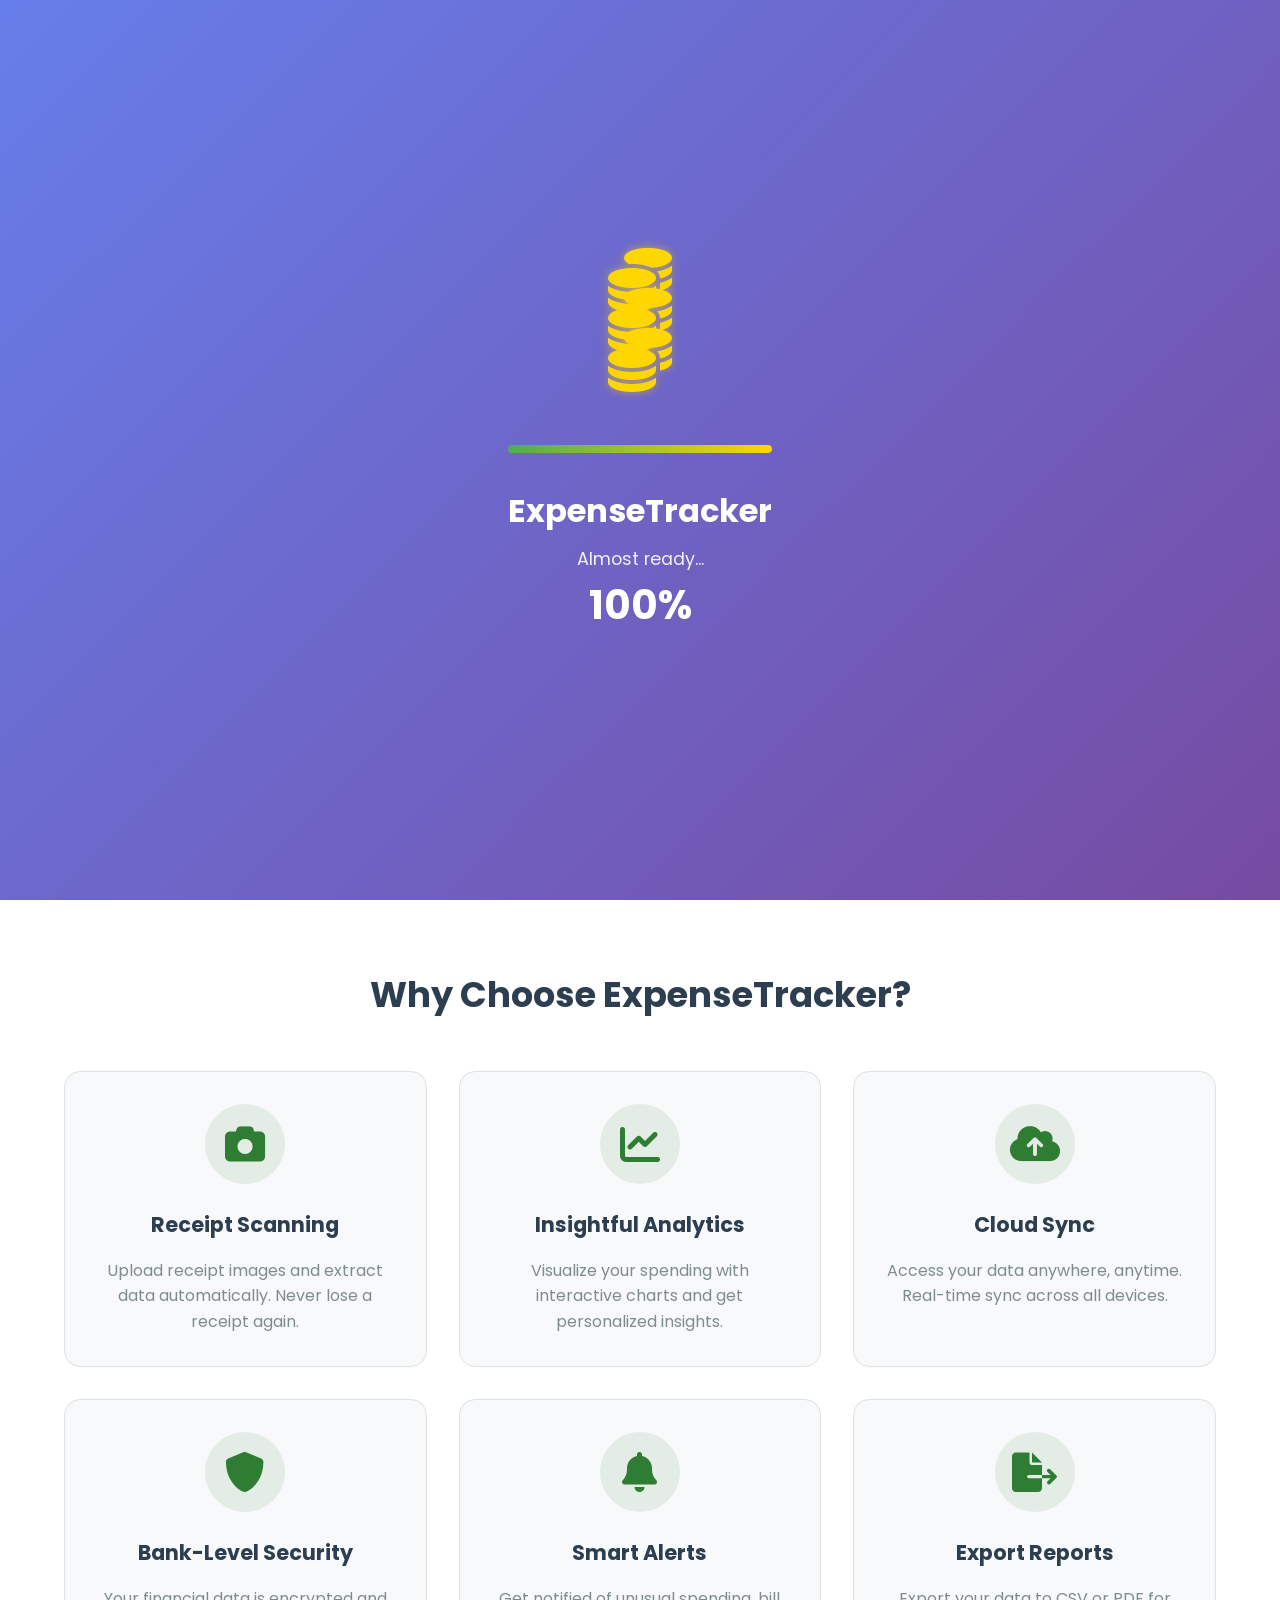
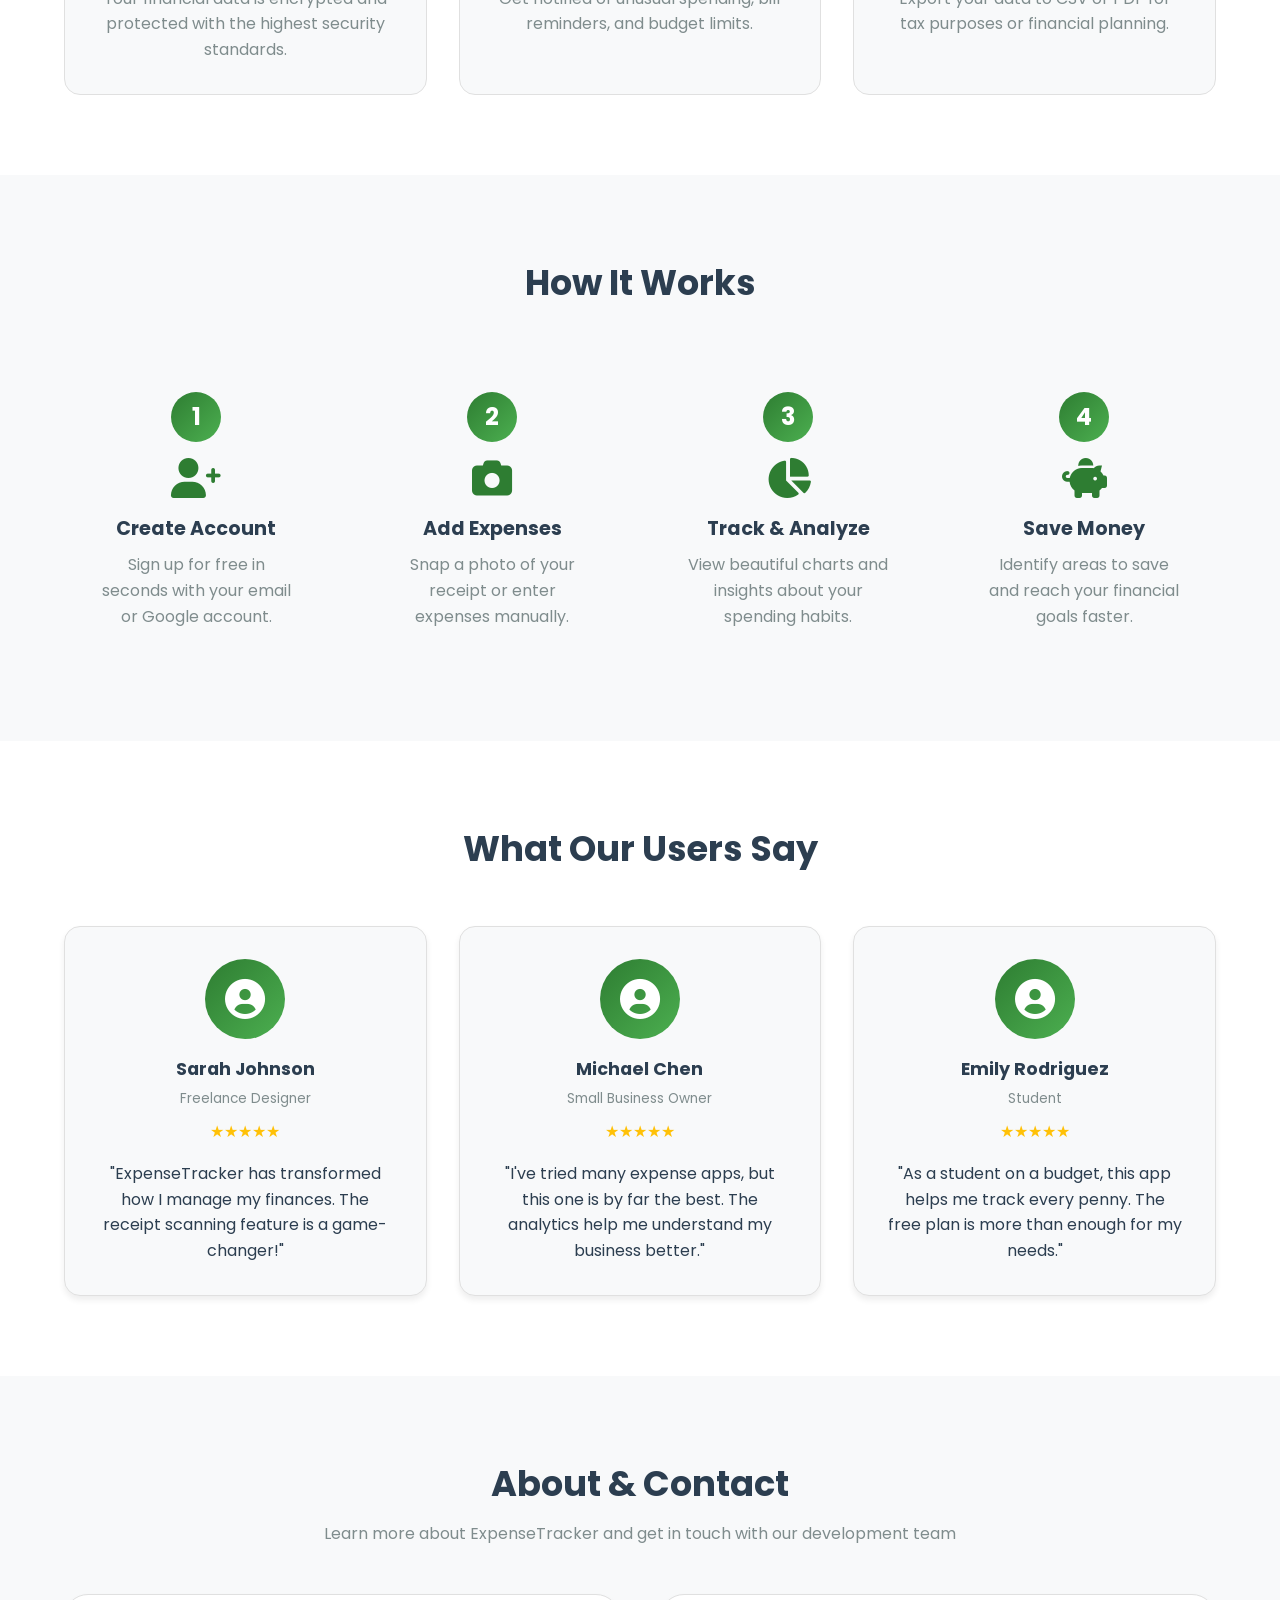
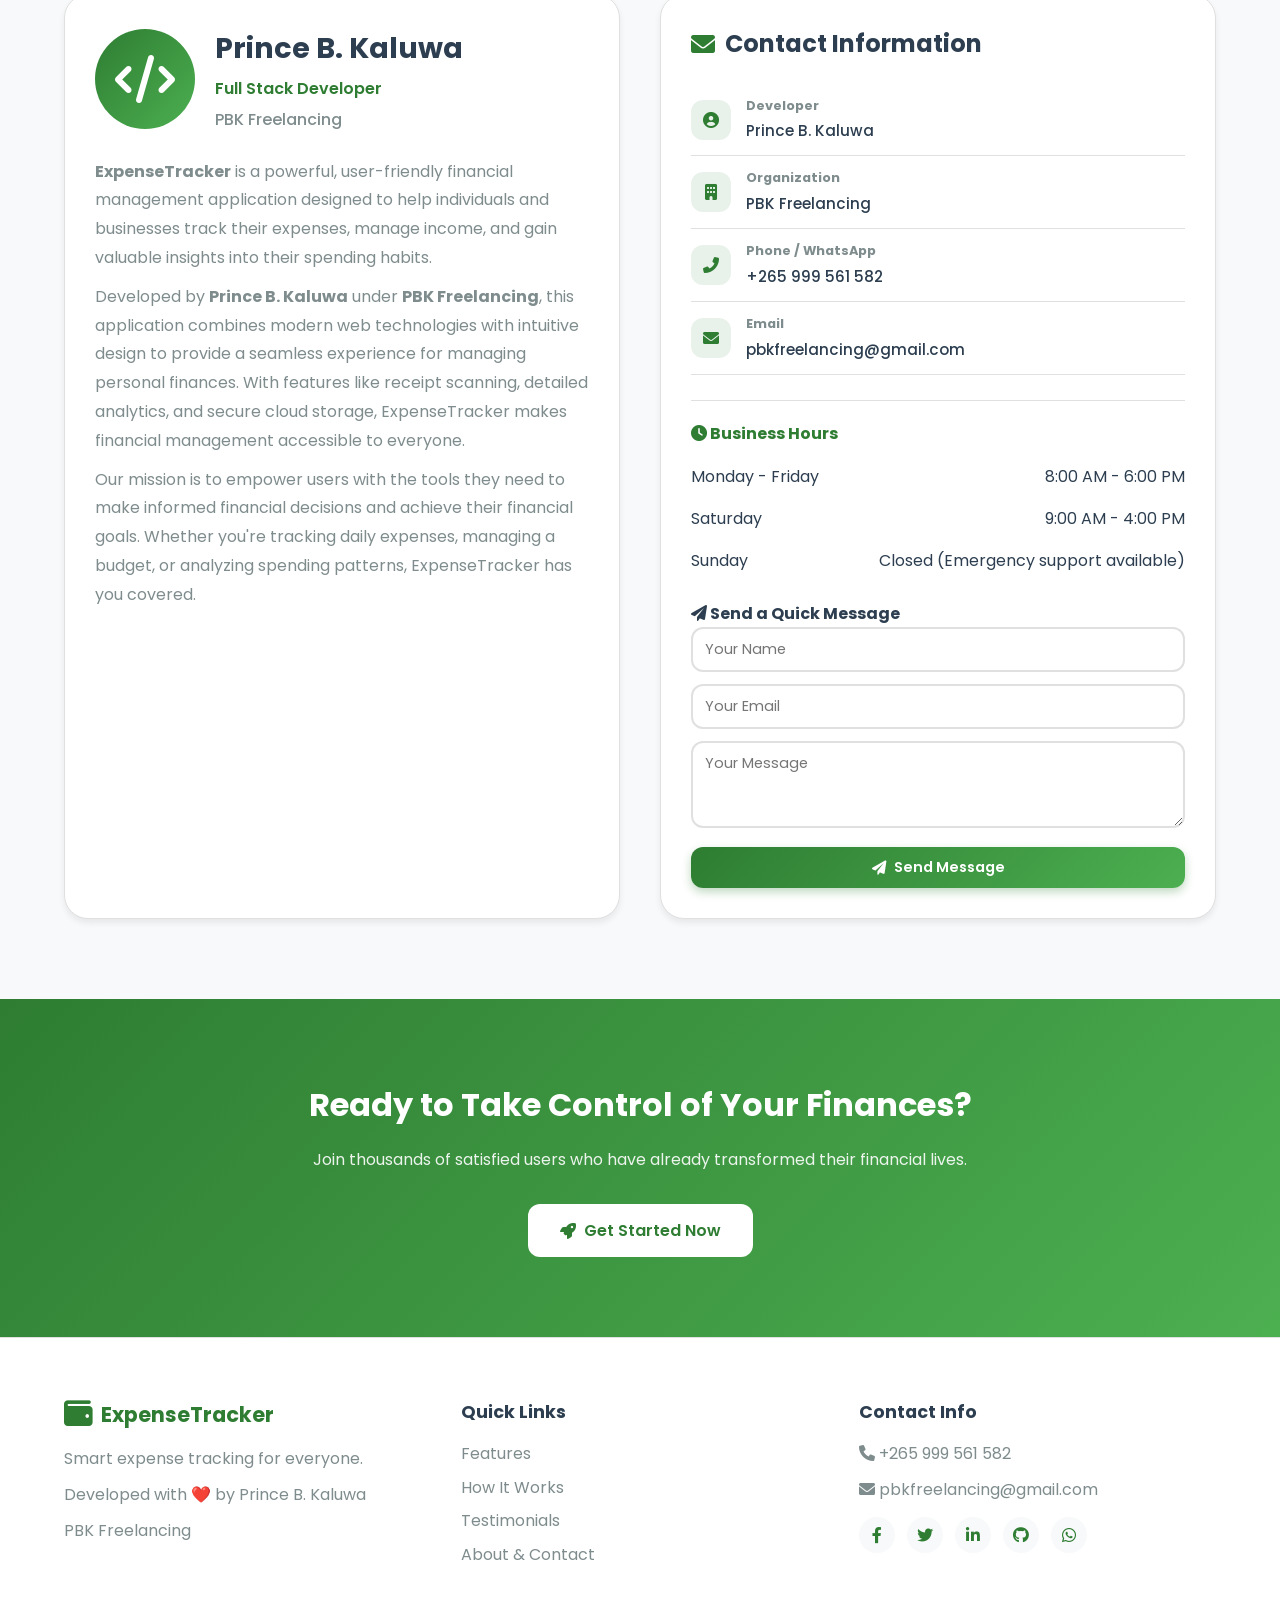
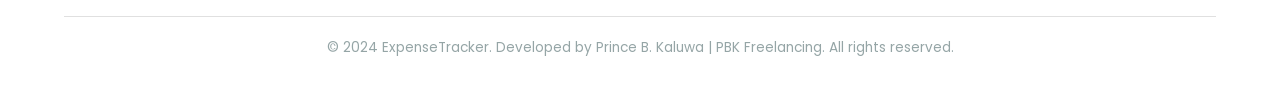
==== commit 1eb201f7: "Update index.html" ====
--- a/index.html
+++ b/index.html
@@ -1151,11 +1151,11 @@
             </div>
             <div class="hero-stats">
                 <div class="stat-item">
-                    <span class="stat-number">10K+</span>
+                    <span class="stat-number">1+</span>
                     <span class="stat-label">Active Users</span>
                 </div>
                 <div class="stat-item">
-                    <span class="stat-number">50K+</span>
+                    <span class="stat-number">5+</span>
                     <span class="stat-label">Receipts Scanned</span>
                 </div>
                 <div class="stat-item">
@@ -1165,7 +1165,7 @@
             </div>
         </div>
         <div class="hero-image">
-            <img src="data:image/svg+xml,%3Csvg xmlns='http://www.w3.org/2000/svg' viewBox='0 0 400 300'%3E%3Crect width='400' height='300' fill='%23E8F5E9'/%3E%3Ctext x='50%25' y='50%25' text-anchor='middle' fill='%232E7D32' font-size='20' font-family='Poppins'%3EDashboard Preview%3C/text%3E%3C/svg%3E" alt="Dashboard Preview">
+            <img src="et.png" alt="Dashboard Preview">
         </div>
     </section>
 
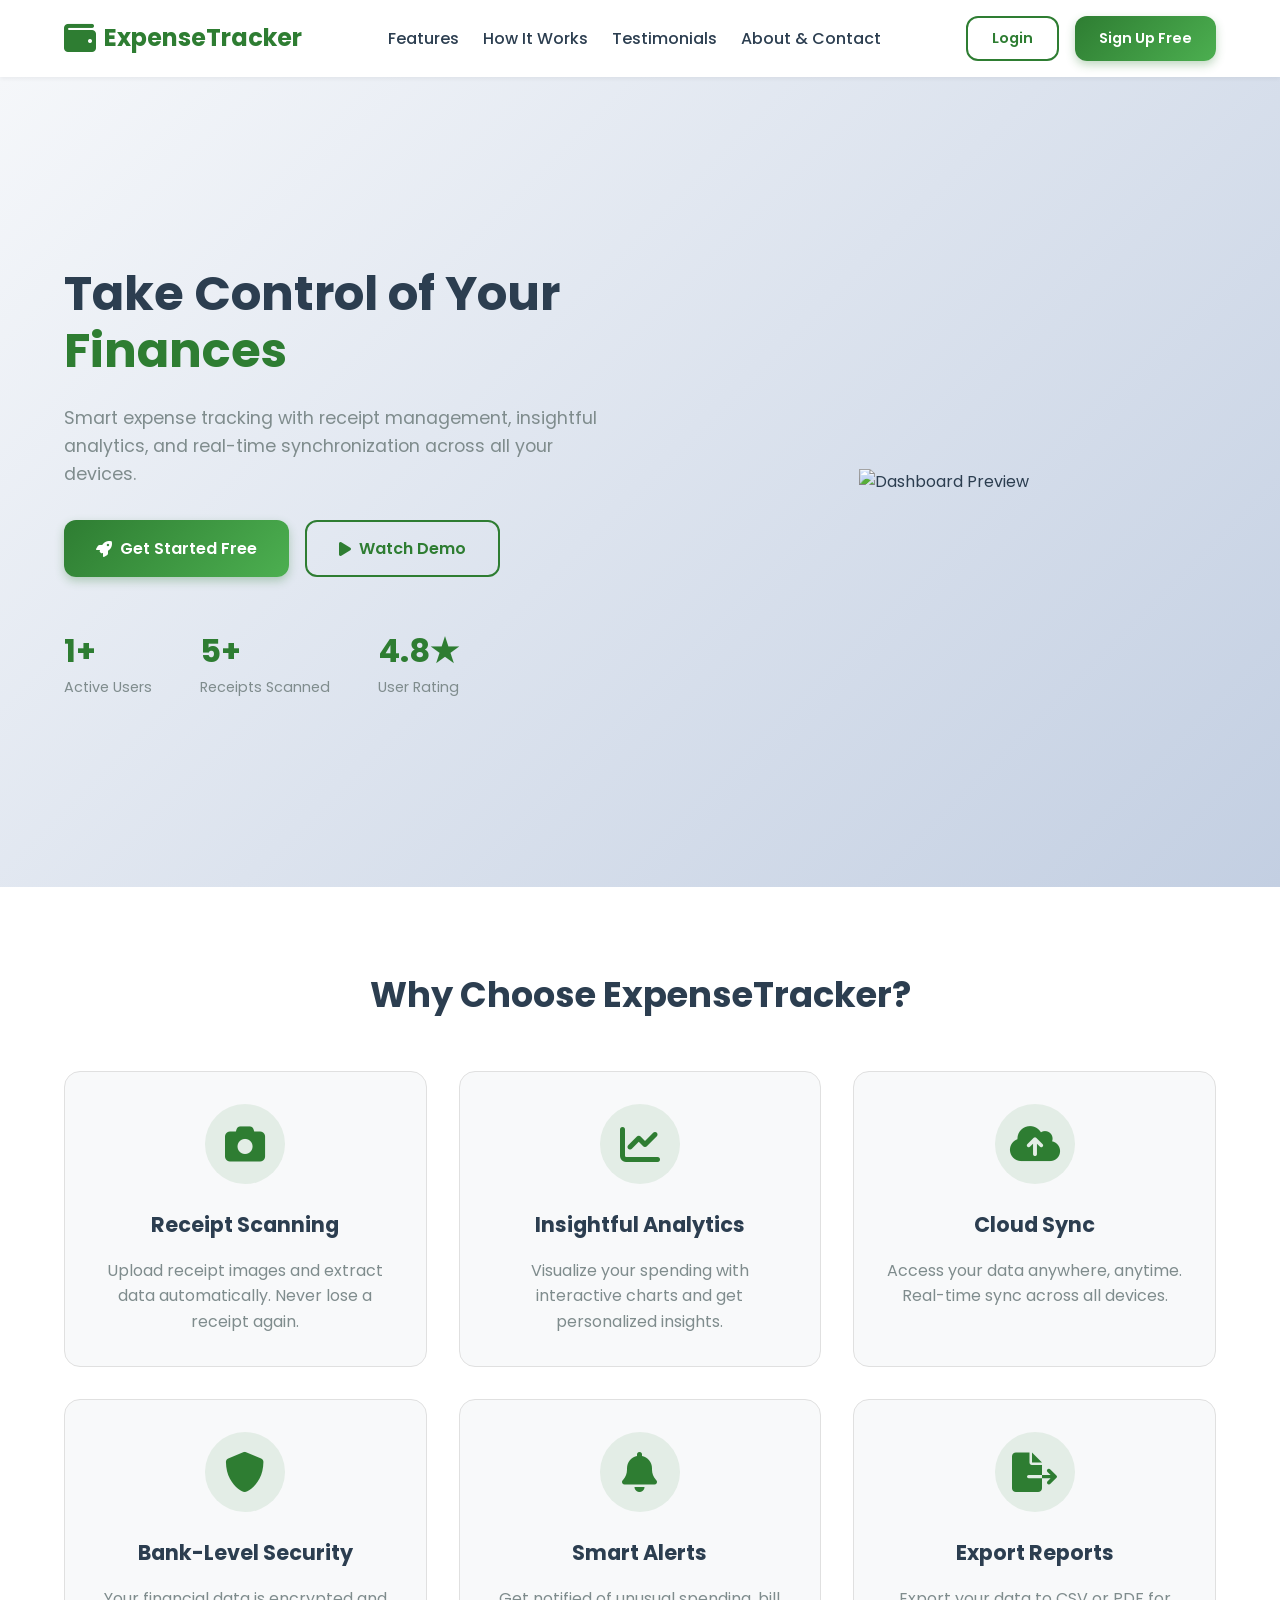
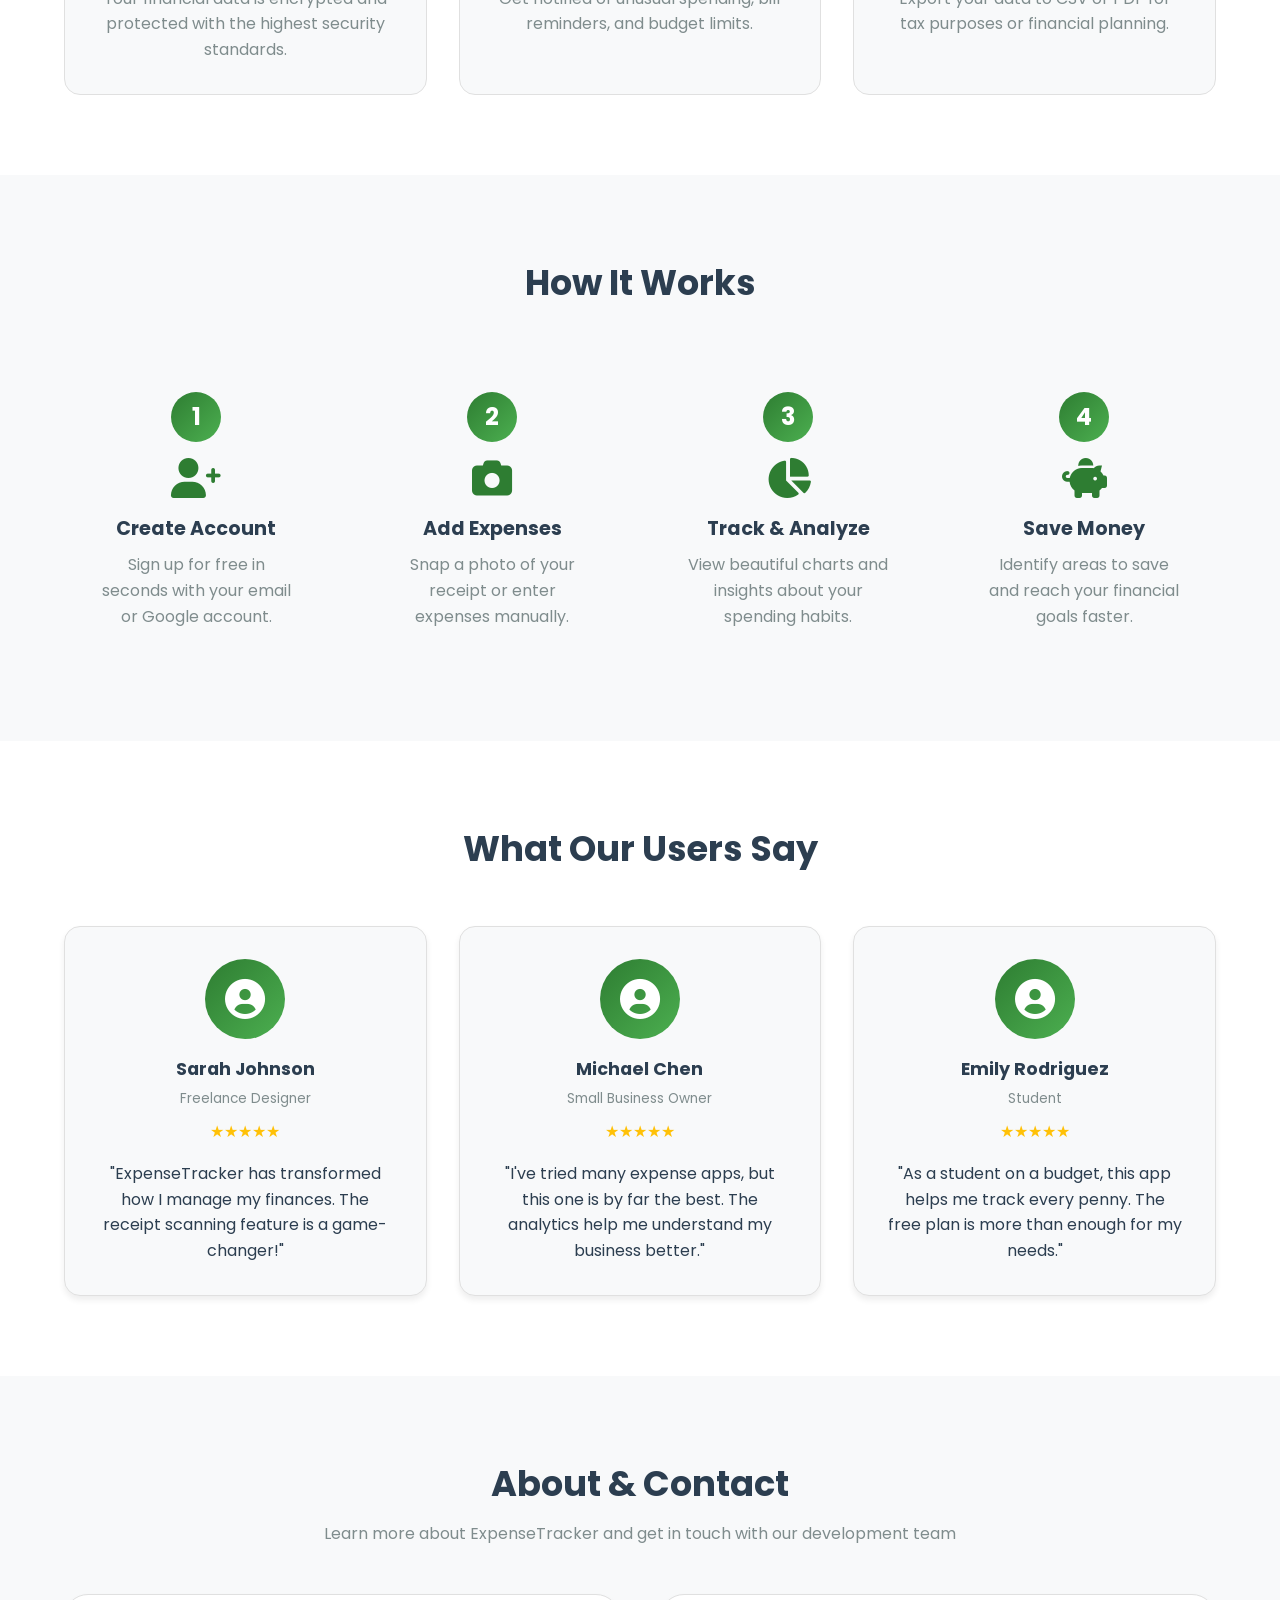
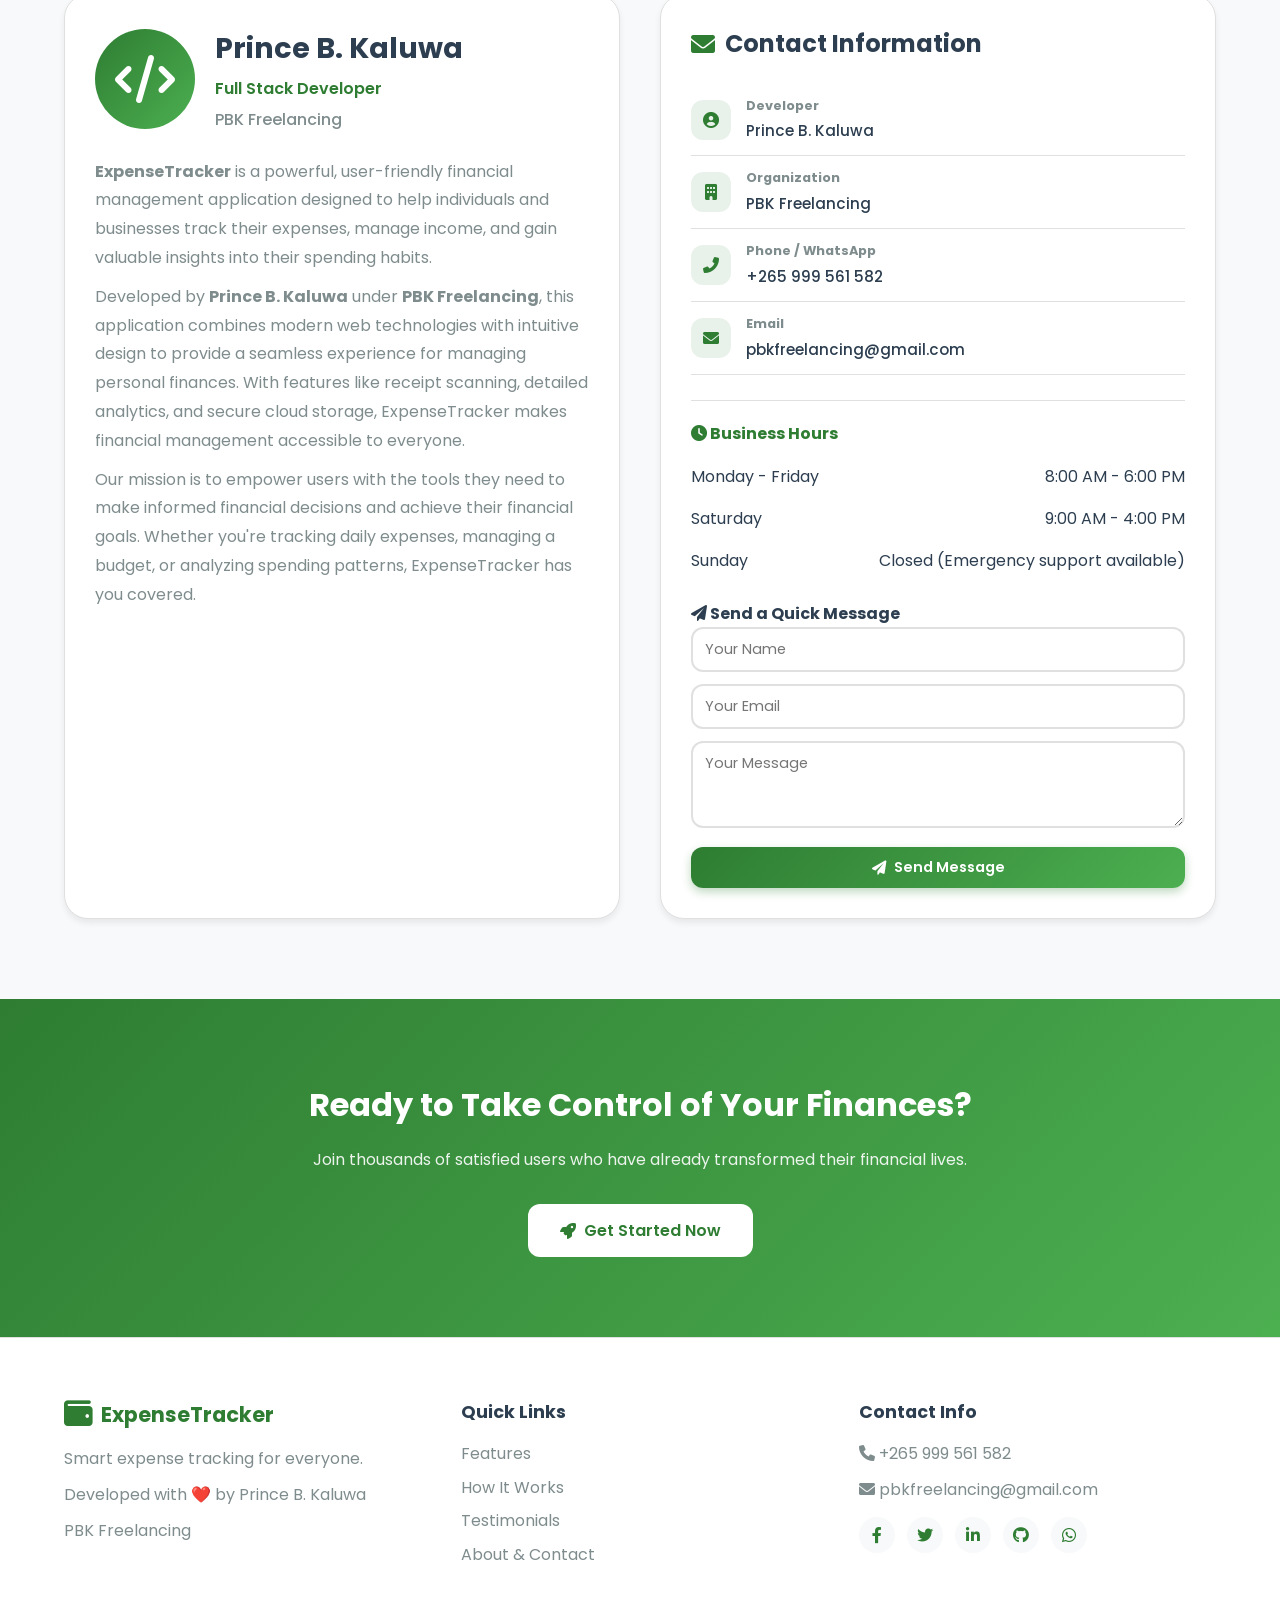
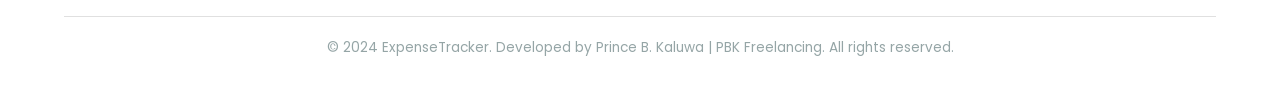
==== commit 005adb2d: "Update index.html" ====
--- a/index.html
+++ b/index.html
@@ -1079,6 +1079,61 @@
                 font-size: 1.8rem;
             }
         }
+
+        /* Video Modal Styles */
+.video-modal {
+    display: none;
+    position: fixed;
+    top: 0;
+    left: 0;
+    width: 100%;
+    height: 100%;
+    background: rgba(0, 0, 0, 0.9);
+    z-index: 10000;
+    align-items: center;
+    justify-content: center;
+}
+
+.video-modal.active {
+    display: flex;
+}
+
+.video-container {
+    position: relative;
+    width: 90%;
+    max-width: 1000px;
+    background: #000;
+    border-radius: var(--radius-lg);
+    overflow: hidden;
+}
+
+.video-container iframe {
+    width: 100%;
+    height: 500px;
+    border: none;
+}
+
+.close-video {
+    position: absolute;
+    top: -40px;
+    right: 0;
+    background: transparent;
+    border: none;
+    color: white;
+    font-size: 2rem;
+    cursor: pointer;
+    transition: all var(--transition-fast);
+}
+
+.close-video:hover {
+    transform: scale(1.1);
+}
+
+@media (max-width: 768px) {
+    .video-container iframe {
+        height: 250px;
+    }
+}
     </style>
 </head>
 <body>
@@ -1487,10 +1542,25 @@
             }
         });
 
-        // Demo function
-        function playDemo() {
-            showNotification('Demo video coming soon!', 'info');
-        }
+        
+        // Play demo video
+function playDemo() {
+    const videoModal = document.getElementById('videoModal');
+    const demoVideo = document.getElementById('demoVideo');
+    
+    videoModal.classList.add('active');
+    demoVideo.play();
+}
+
+// Close video modal
+function closeVideoModal() {
+    const videoModal = document.getElementById('videoModal');
+    const demoVideo = document.getElementById('demoVideo');
+    
+    demoVideo.pause();
+    demoVideo.currentTime = 0;
+    videoModal.classList.remove('active');
+}
 
         // Send quick message
         function sendQuickMessage(event) {
@@ -1542,5 +1612,16 @@
         window.playDemo = playDemo;
         window.sendQuickMessage = sendQuickMessage;
     </script>
+
+  <!-- Video Modal -->
+<div class="video-modal" id="videoModal">
+    <div class="video-container">
+        <button class="close-video" onclick="closeVideoModal()">&times;</button>
+        <video id="demoVideo" controls autoplay>
+            <source src="vid/et.mp4" type="video/mp4">
+            Your browser does not support the video tag.
+        </video>
+    </div>
+</div>
 </body>
 </html>
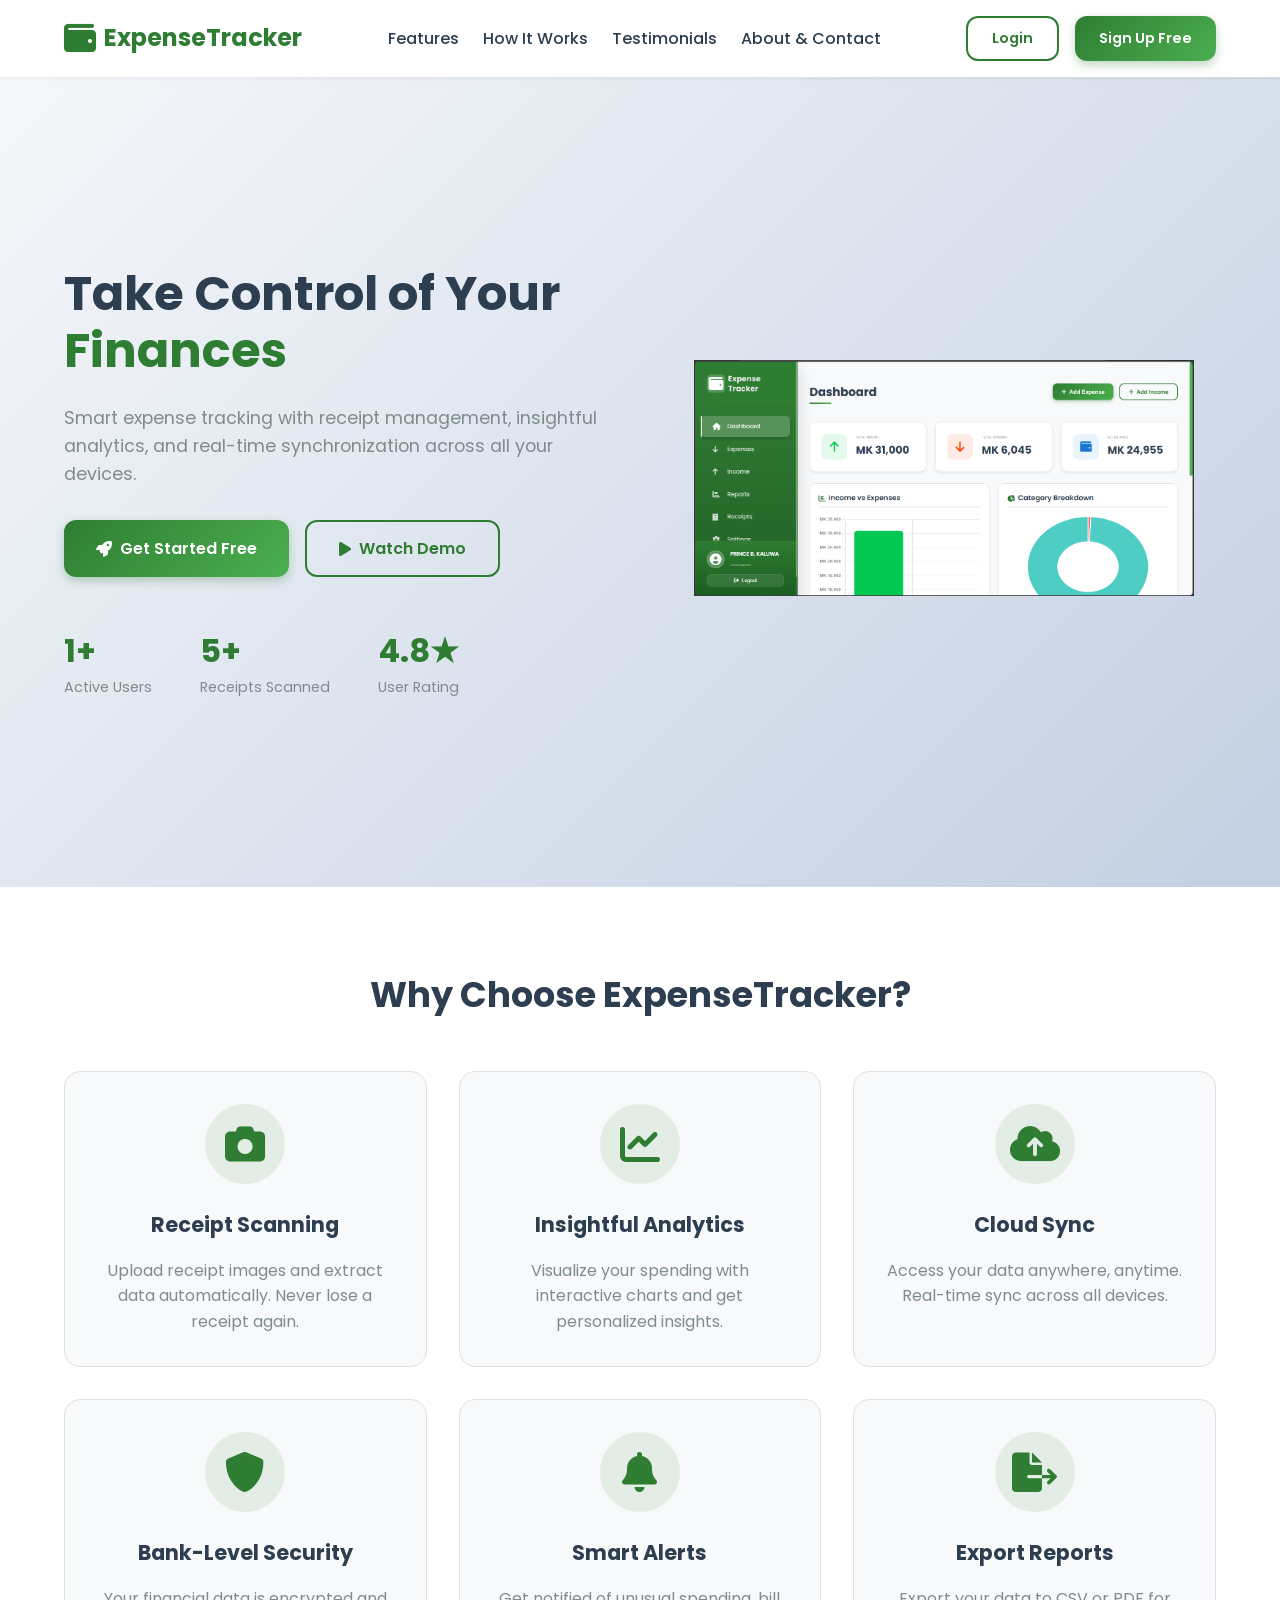
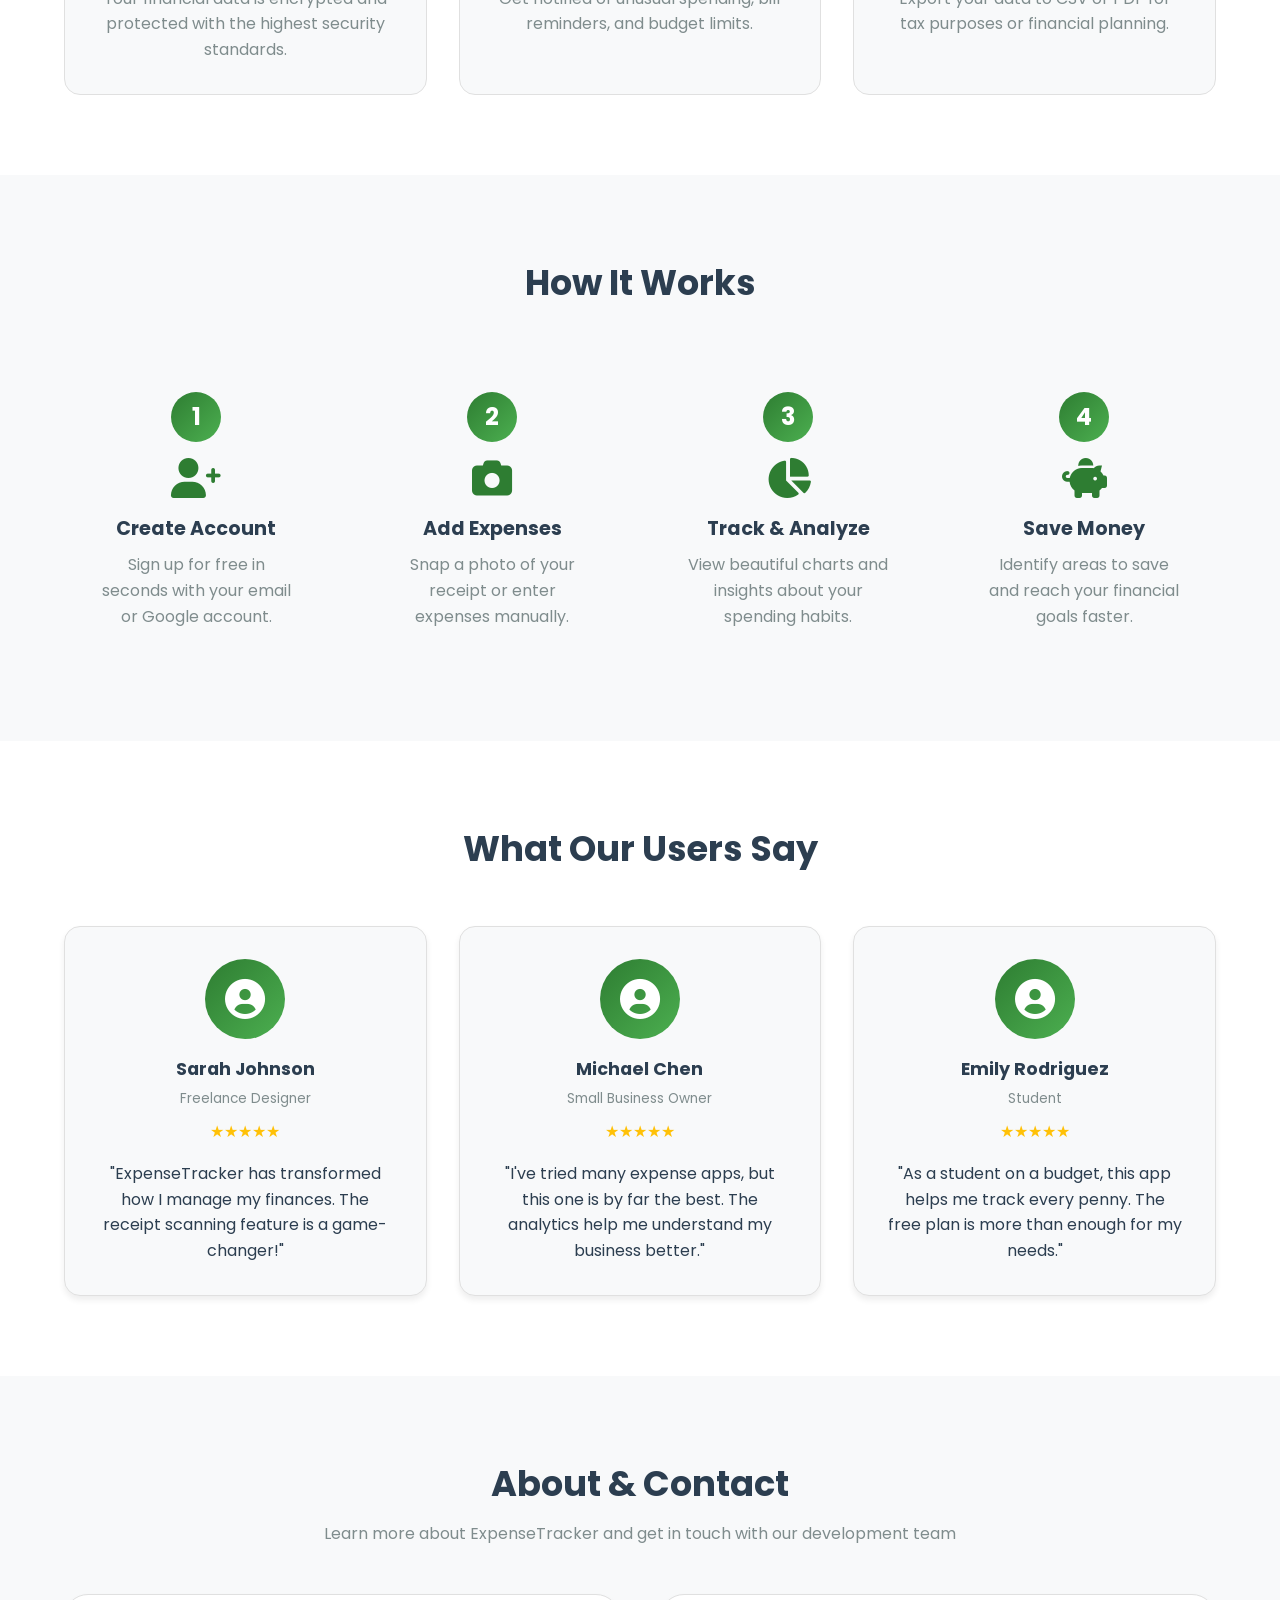
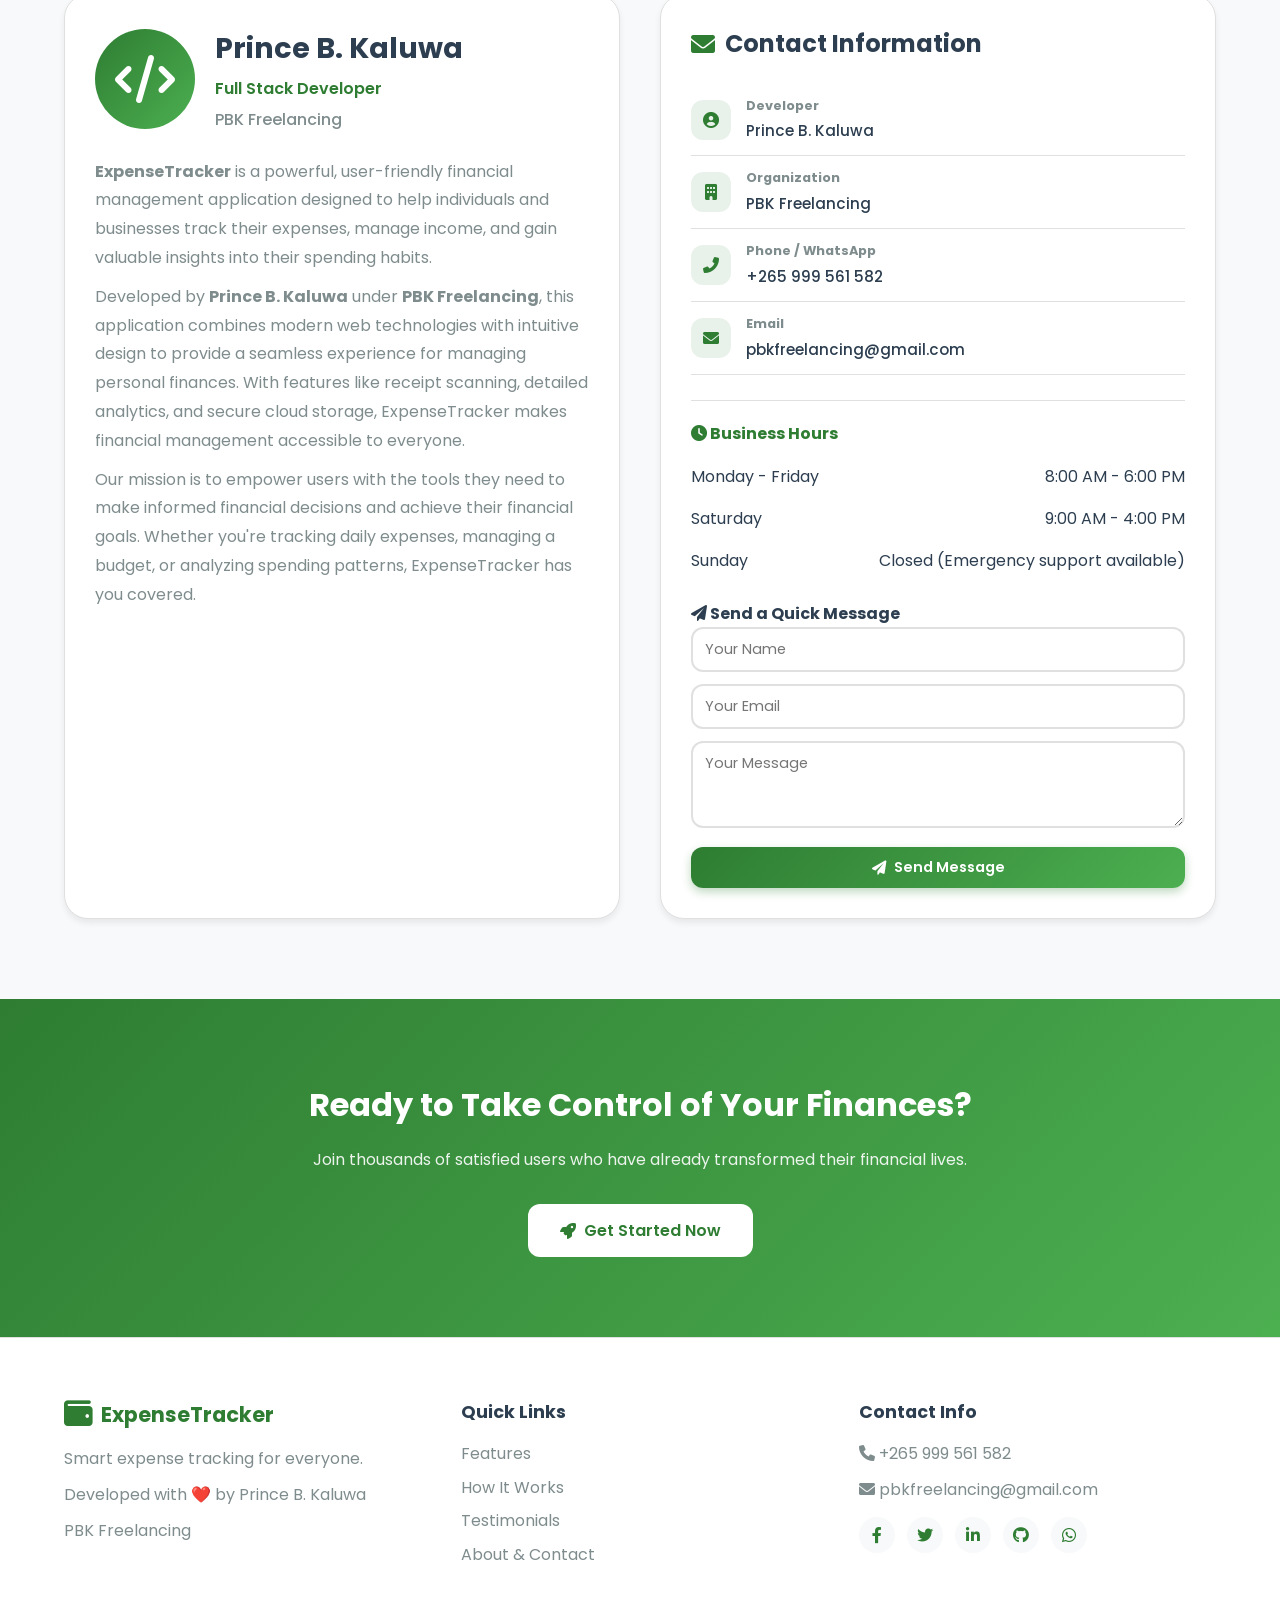
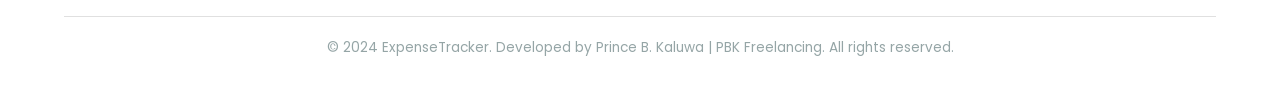
==== commit 1f1117c0: "Update index.html" ====
--- a/index.html
+++ b/index.html
@@ -1220,7 +1220,7 @@
             </div>
         </div>
         <div class="hero-image">
-            <img src="et.png" alt="Dashboard Preview">
+            <img src="img/et.png" alt="Dashboard Preview">
         </div>
     </section>
 
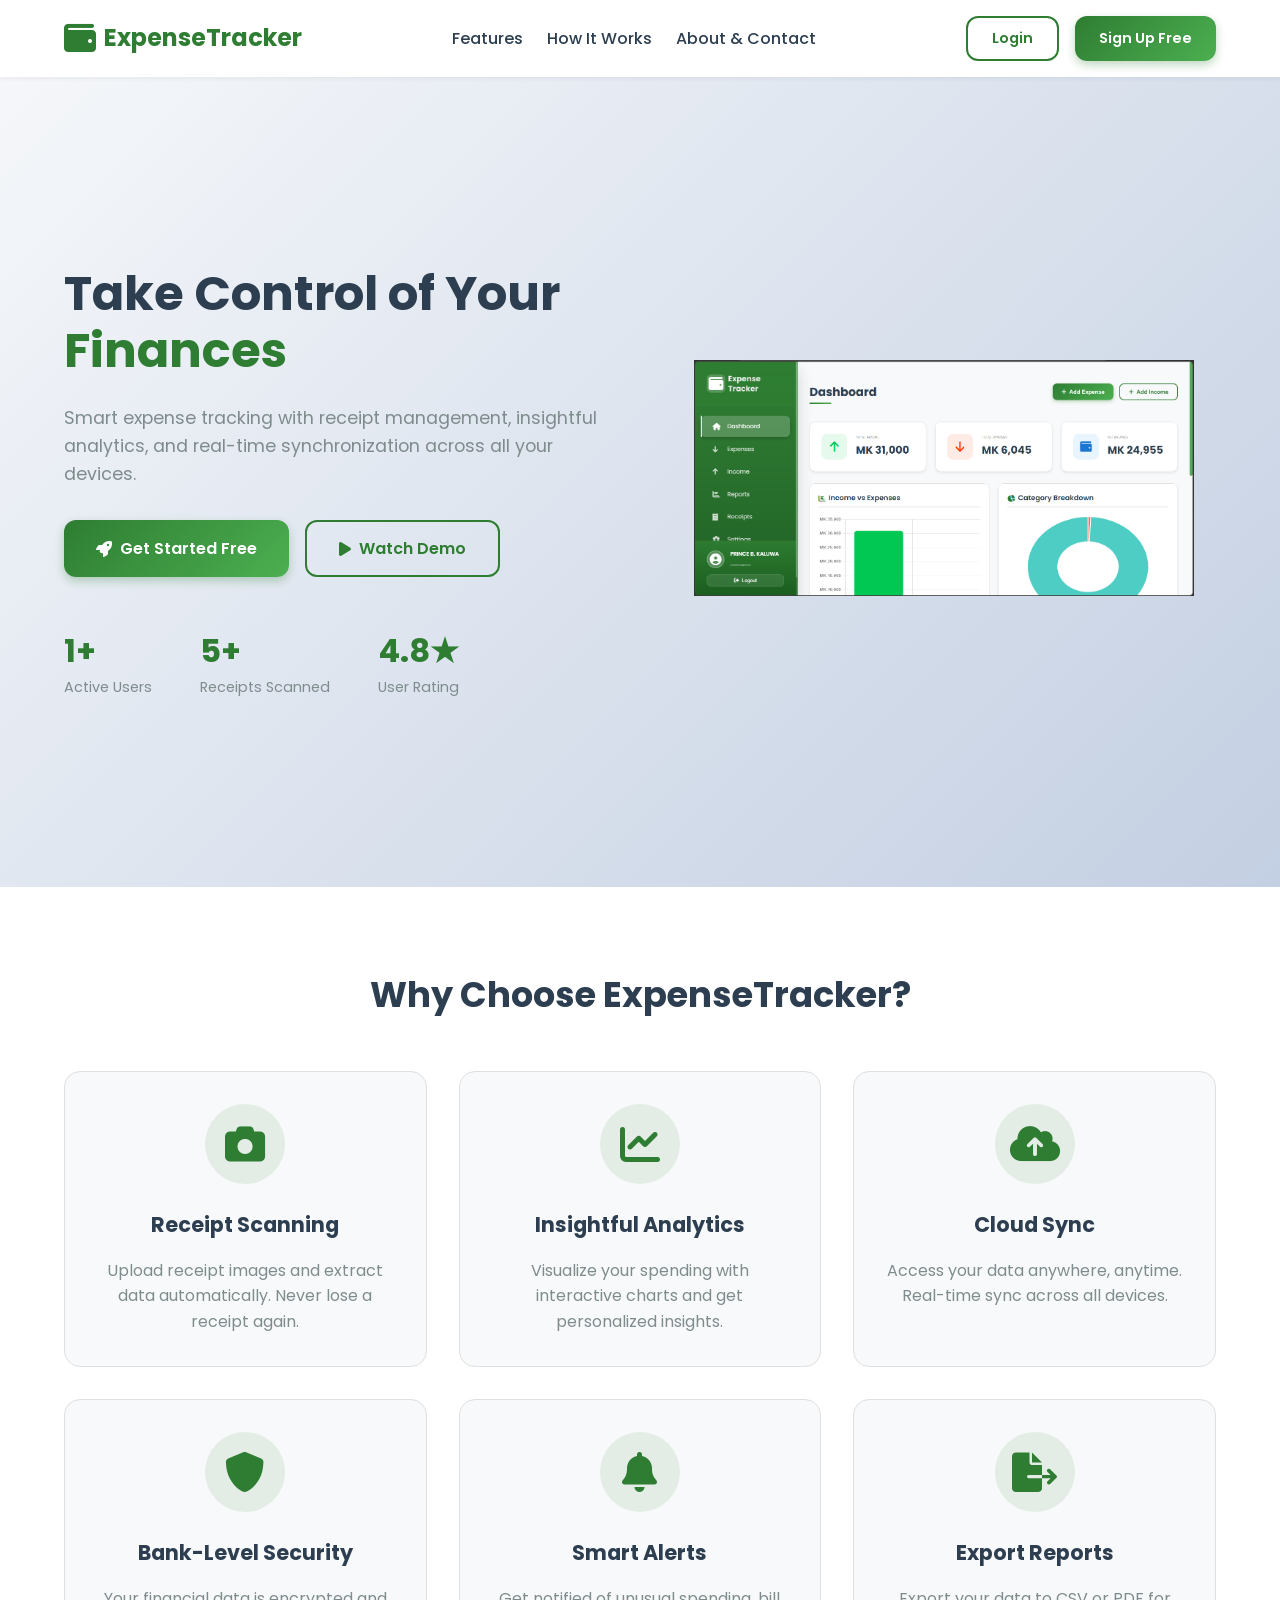
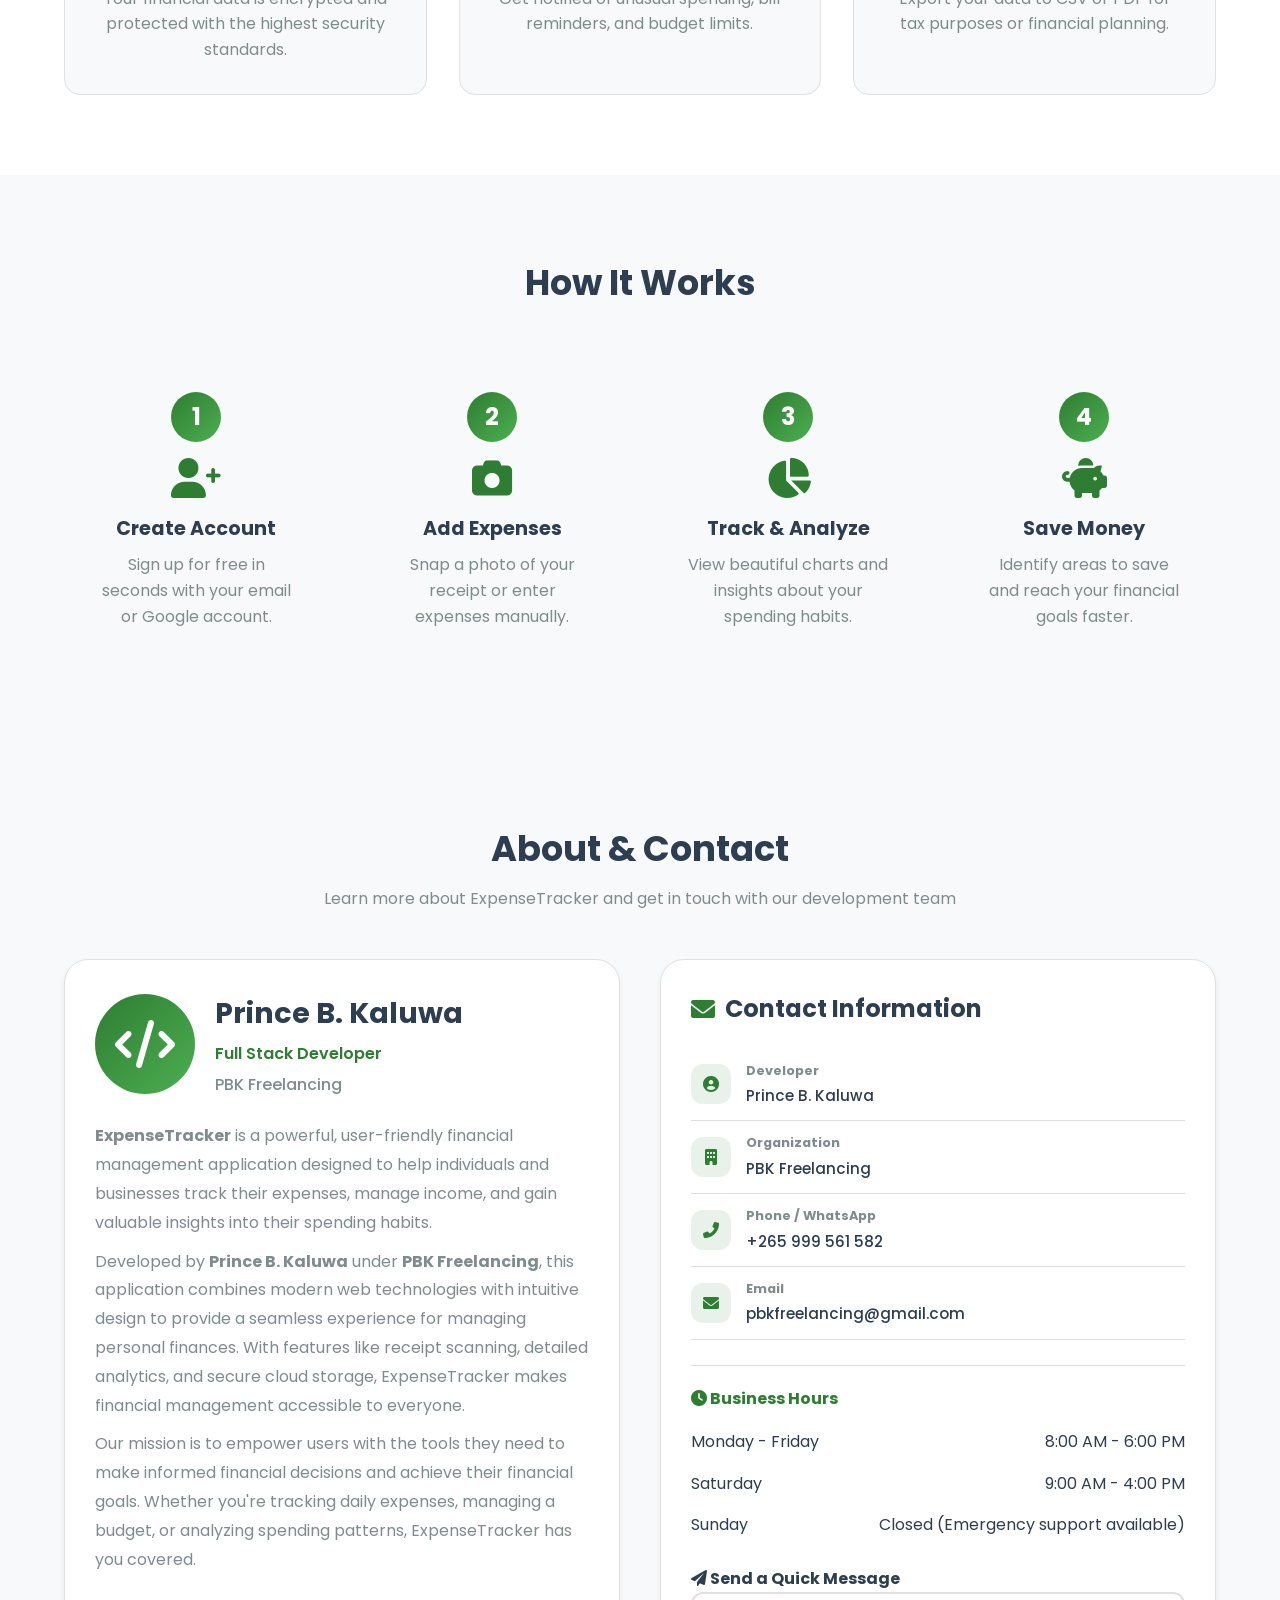
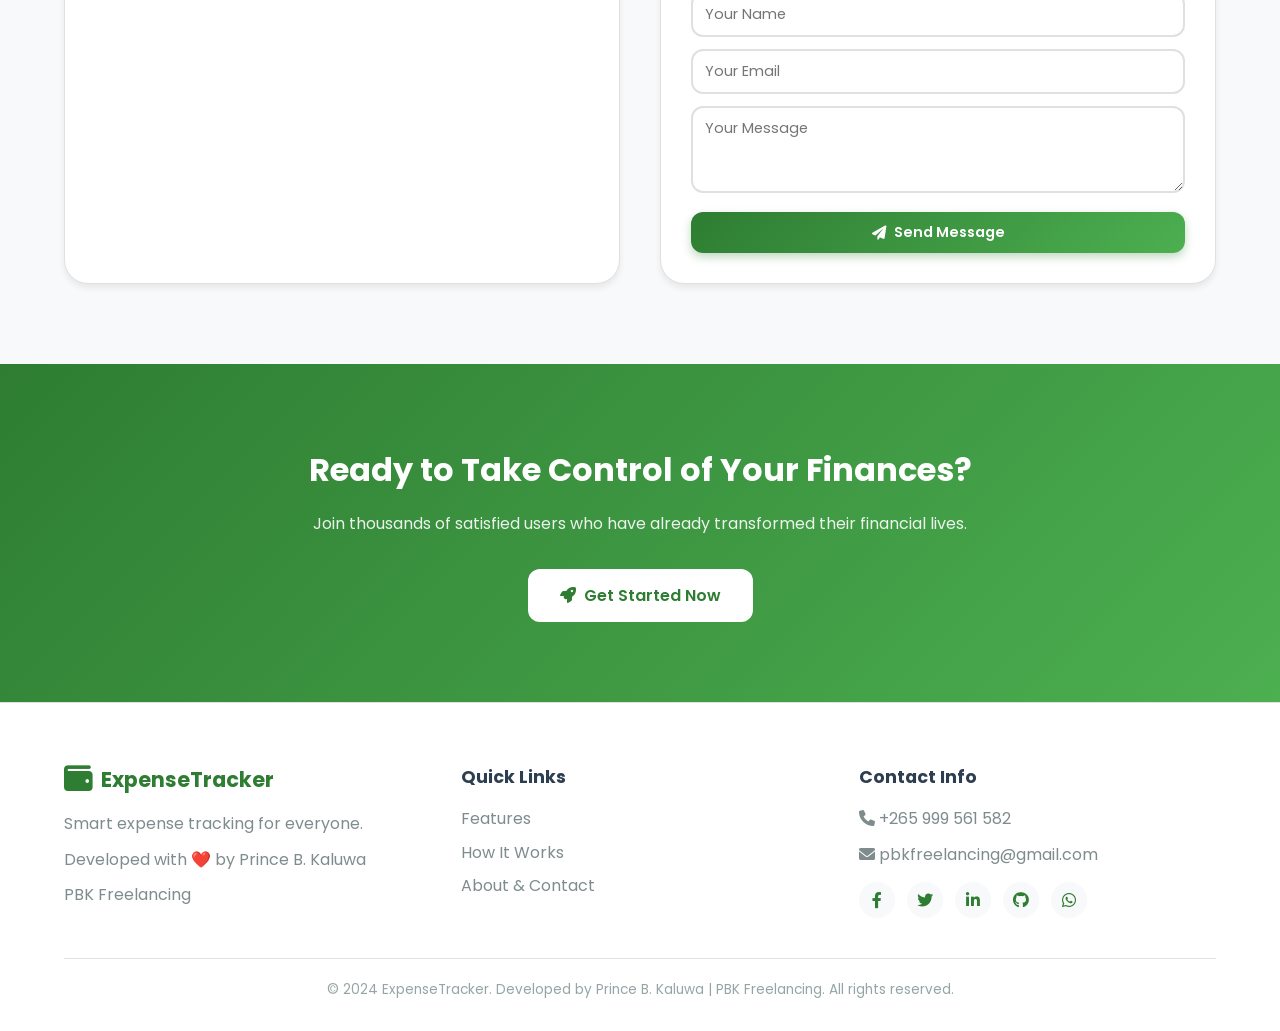
==== commit 72ab0af9: "Update index.html" ====
--- a/index.html
+++ b/index.html
@@ -1080,7 +1080,11 @@
             }
         }
 
-        /* Video Modal Styles */
+/* ========================================
+   LOCAL VIDEO MODAL STYLES
+   ======================================== */
+
+/* Video Modal Overlay */
 .video-modal {
     display: none;
     position: fixed;
@@ -1088,52 +1092,447 @@
     left: 0;
     width: 100%;
     height: 100%;
-    background: rgba(0, 0, 0, 0.9);
+    background: rgba(0, 0, 0, 0.95);
+    backdrop-filter: blur(10px);
     z-index: 10000;
     align-items: center;
     justify-content: center;
+    animation: fadeIn 0.3s ease;
 }
 
 .video-modal.active {
     display: flex;
 }
 
+@keyframes fadeIn {
+    from {
+        opacity: 0;
+    }
+    to {
+        opacity: 1;
+    }
+}
+
+/* Video Container */
 .video-container {
     position: relative;
     width: 90%;
-    max-width: 1000px;
+    max-width: 1200px;
     background: #000;
-    border-radius: var(--radius-lg);
+    border-radius: 20px;
     overflow: hidden;
-}
-
-.video-container iframe {
+    box-shadow: 0 25px 50px rgba(0, 0, 0, 0.5);
+    animation: slideUp 0.4s ease;
+}
+
+@keyframes slideUp {
+    from {
+        transform: translateY(50px);
+        opacity: 0;
+    }
+    to {
+        transform: translateY(0);
+        opacity: 1;
+    }
+}
+
+/* Video Element */
+.video-container video {
     width: 100%;
-    height: 500px;
+    height: auto;
+    max-height: 80vh;
+    display: block;
+    background: #000;
+    outline: none;
+}
+
+/* Custom Video Controls Container */
+.video-controls {
+    position: absolute;
+    bottom: 0;
+    left: 0;
+    right: 0;
+    background: linear-gradient(transparent, rgba(0, 0, 0, 0.8));
+    padding: 20px;
+    opacity: 0;
+    transition: opacity 0.3s ease;
+}
+
+.video-container:hover .video-controls {
+    opacity: 1;
+}
+
+/* Control Buttons */
+.control-buttons {
+    display: flex;
+    align-items: center;
+    gap: 15px;
+    margin-bottom: 10px;
+}
+
+.control-btn {
+    background: rgba(255, 255, 255, 0.2);
     border: none;
-}
-
-.close-video {
+    color: white;
+    width: 40px;
+    height: 40px;
+    border-radius: 50%;
+    cursor: pointer;
+    display: flex;
+    align-items: center;
+    justify-content: center;
+    transition: all 0.2s ease;
+}
+
+.control-btn:hover {
+    background: rgba(255, 255, 255, 0.4);
+    transform: scale(1.1);
+}
+
+.control-btn i {
+    font-size: 1.2rem;
+}
+
+/* Progress Bar */
+.progress-bar-container {
+    flex: 1;
+    cursor: pointer;
+    margin: 0 10px;
+}
+
+.progress-bar-bg {
+    background: rgba(255, 255, 255, 0.3);
+    height: 5px;
+    border-radius: 5px;
+    overflow: hidden;
+}
+
+.progress-bar-fill {
+    background: var(--primary);
+    height: 100%;
+    width: 0%;
+    transition: width 0.1s linear;
+    position: relative;
+}
+
+.progress-bar-fill::after {
+    content: '';
     position: absolute;
-    top: -40px;
-    right: 0;
+    right: -5px;
+    top: 50%;
+    transform: translateY(-50%);
+    width: 10px;
+    height: 10px;
+    background: var(--primary);
+    border-radius: 50%;
+    opacity: 0;
+    transition: opacity 0.2s;
+}
+
+.progress-bar-container:hover .progress-bar-fill::after {
+    opacity: 1;
+}
+
+/* Time Display */
+.time-display {
+    color: white;
+    font-size: 0.85rem;
+    font-family: monospace;
+    min-width: 100px;
+    text-align: center;
+}
+
+/* Volume Control */
+.volume-control {
+    display: flex;
+    align-items: center;
+    gap: 8px;
+}
+
+.volume-slider {
+    width: 80px;
+    height: 4px;
+    -webkit-appearance: none;
+    background: rgba(255, 255, 255, 0.3);
+    border-radius: 2px;
+    outline: none;
+    cursor: pointer;
+}
+
+.volume-slider::-webkit-slider-thumb {
+    -webkit-appearance: none;
+    width: 12px;
+    height: 12px;
+    background: white;
+    border-radius: 50%;
+    cursor: pointer;
+}
+
+/* Speed Control */
+.speed-control {
+    position: relative;
+}
+
+.speed-btn {
+    background: rgba(255, 255, 255, 0.2);
+    border: none;
+    color: white;
+    padding: 5px 10px;
+    border-radius: 20px;
+    cursor: pointer;
+    font-size: 0.8rem;
+    font-weight: 500;
+    transition: all 0.2s;
+}
+
+.speed-btn:hover {
+    background: rgba(255, 255, 255, 0.4);
+}
+
+.speed-menu {
+    position: absolute;
+    bottom: 100%;
+    left: 0;
+    background: rgba(0, 0, 0, 0.9);
+    border-radius: 10px;
+    padding: 8px 0;
+    margin-bottom: 10px;
+    display: none;
+    flex-direction: column;
+    min-width: 80px;
+}
+
+.speed-menu.active {
+    display: flex;
+}
+
+.speed-option {
     background: transparent;
     border: none;
     color: white;
-    font-size: 2rem;
+    padding: 8px 15px;
     cursor: pointer;
-    transition: all var(--transition-fast);
+    text-align: left;
+    transition: all 0.2s;
+}
+
+.speed-option:hover {
+    background: rgba(255, 255, 255, 0.2);
+}
+
+.speed-option.active {
+    color: var(--primary);
+}
+
+/* Fullscreen Button */
+.fullscreen-btn {
+    background: rgba(255, 255, 255, 0.2);
+    border: none;
+    color: white;
+    width: 40px;
+    height: 40px;
+    border-radius: 50%;
+    cursor: pointer;
+    display: flex;
+    align-items: center;
+    justify-content: center;
+    transition: all 0.2s;
+}
+
+.fullscreen-btn:hover {
+    background: rgba(255, 255, 255, 0.4);
+    transform: scale(1.1);
+}
+
+/* Close Button */
+.close-video {
+    position: absolute;
+    top: -50px;
+    right: 0;
+    background: rgba(255, 255, 255, 0.2);
+    border: none;
+    color: white;
+    width: 40px;
+    height: 40px;
+    border-radius: 50%;
+    cursor: pointer;
+    display: flex;
+    align-items: center;
+    justify-content: center;
+    font-size: 1.5rem;
+    transition: all 0.2s ease;
+    z-index: 10;
 }
 
 .close-video:hover {
-    transform: scale(1.1);
+    background: rgba(255, 255, 255, 0.4);
+    transform: scale(1.1) rotate(90deg);
+}
+
+/* Loading Indicator */
+.video-loading {
+    position: absolute;
+    top: 50%;
+    left: 50%;
+    transform: translate(-50%, -50%);
+    text-align: center;
+    display: none;
+}
+
+.video-loading.active {
+    display: block;
+}
+
+.loading-spinner {
+    width: 50px;
+    height: 50px;
+    border: 3px solid rgba(255, 255, 255, 0.3);
+    border-top: 3px solid var(--primary);
+    border-radius: 50%;
+    animation: spin 1s linear infinite;
+    margin: 0 auto 10px;
+}
+
+.loading-spinner {
+    animation: spin 1s linear infinite;
+}
+
+@keyframes spin {
+    0% { transform: rotate(0deg); }
+    100% { transform: rotate(360deg); }
+}
+
+.video-loading p {
+    color: white;
+    font-size: 0.9rem;
+}
+
+/* Responsive Design */
+@media (max-width: 992px) {
+    .video-container {
+        width: 95%;
+        max-width: 95%;
+    }
+    
+    .video-controls {
+        padding: 15px;
+    }
+    
+    .control-buttons {
+        gap: 10px;
+        flex-wrap: wrap;
+    }
+    
+    .control-btn {
+        width: 35px;
+        height: 35px;
+    }
+    
+    .volume-control {
+        display: none;
+    }
 }
 
 @media (max-width: 768px) {
-    .video-container iframe {
-        height: 250px;
-    }
-}
+    .video-container video {
+        max-height: 60vh;
+    }
+    
+    .video-controls {
+        padding: 12px;
+        opacity: 1;
+        background: linear-gradient(transparent, rgba(0, 0, 0, 0.9));
+    }
+    
+    .control-buttons {
+        gap: 8px;
+    }
+    
+    .control-btn {
+        width: 32px;
+        height: 32px;
+    }
+    
+    .time-display {
+        font-size: 0.75rem;
+        min-width: 80px;
+    }
+    
+    .speed-control {
+        display: none;
+    }
+    
+    .close-video {
+        top: -40px;
+        width: 35px;
+        height: 35px;
+        font-size: 1.2rem;
+    }
+}
+
+@media (max-width: 480px) {
+    .video-container video {
+        max-height: 50vh;
+    }
+    
+    .control-buttons {
+        gap: 5px;
+    }
+    
+    .control-btn {
+        width: 28px;
+        height: 28px;
+    }
+    
+    .control-btn i {
+        font-size: 0.9rem;
+    }
+    
+    .time-display {
+        font-size: 0.7rem;
+        min-width: 70px;
+    }
+    
+    .progress-bar-container {
+        margin: 0 5px;
+    }
+}
+
+/* Fullscreen Mode */
+.video-container:fullscreen {
+    width: 100%;
+    max-width: none;
+    height: 100vh;
+    border-radius: 0;
+}
+
+.video-container:fullscreen video {
+    height: 100vh;
+    object-fit: contain;
+}
+
+.video-container:fullscreen .video-controls {
+    position: fixed;
+    bottom: 0;
+    left: 0;
+    right: 0;
+}
+
+/* Touch Device Optimizations */
+@media (hover: none) and (pointer: coarse) {
+    .video-controls {
+        opacity: 1;
+        background: linear-gradient(transparent, rgba(0, 0, 0, 0.9));
+    }
+    
+    .control-btn {
+        min-width: 44px;
+        min-height: 44px;
+    }
+}
+
+
+        
     </style>
 </head>
 <body>
@@ -1170,7 +1569,6 @@
         <div class="nav-links" id="navLinks">
             <a href="#features">Features</a>
             <a href="#how-it-works">How It Works</a>
-            <a href="#testimonials">Testimonials</a>
             <a href="#about-contact">About & Contact</a>
         </div>
         
@@ -1184,7 +1582,6 @@
     <div class="mobile-menu" id="mobileMenu">
         <a href="#features">Features</a>
         <a href="#how-it-works">How It Works</a>
-        <a href="#testimonials">Testimonials</a>
         <a href="#about-contact">About & Contact</a>
         <hr>
         <button class="btn btn-outline" onclick="window.location.href='login.html'">Login</button>
@@ -1304,39 +1701,7 @@
         </div>
     </section>
 
-    <!-- Testimonials Section -->
-    <section id="testimonials" class="testimonials">
-        <h2>What Our Users Say</h2>
-        <div class="testimonial-grid">
-            <div class="testimonial-card">
-                <div class="avatar">
-                    <i class="fas fa-user-circle"></i>
-                </div>
-                <h4>Sarah Johnson</h4>
-                <p class="user-title">Freelance Designer</p>
-                <div class="rating">★★★★★</div>
-                <p>"ExpenseTracker has transformed how I manage my finances. The receipt scanning feature is a game-changer!"</p>
-            </div>
-            <div class="testimonial-card">
-                <div class="avatar">
-                    <i class="fas fa-user-circle"></i>
-                </div>
-                <h4>Michael Chen</h4>
-                <p class="user-title">Small Business Owner</p>
-                <div class="rating">★★★★★</div>
-                <p>"I've tried many expense apps, but this one is by far the best. The analytics help me understand my business better."</p>
-            </div>
-            <div class="testimonial-card">
-                <div class="avatar">
-                    <i class="fas fa-user-circle"></i>
-                </div>
-                <h4>Emily Rodriguez</h4>
-                <p class="user-title">Student</p>
-                <div class="rating">★★★★★</div>
-                <p>"As a student on a budget, this app helps me track every penny. The free plan is more than enough for my needs."</p>
-            </div>
-        </div>
-    </section>
+   
 
     <!-- About & Contact Section - NEW SECTION -->
     <section id="about-contact" class="about-contact-section">
@@ -1468,7 +1833,6 @@
                 <h4>Quick Links</h4>
                 <a href="#features">Features</a>
                 <a href="#how-it-works">How It Works</a>
-                <a href="#testimonials">Testimonials</a>
                 <a href="#about-contact">About & Contact</a>
             </div>
             
@@ -1543,25 +1907,239 @@
         });
 
         
-        // Play demo video
+
+       // Video Player Functionality
+let videoPlayer = null;
+let videoModal = null;
+
+// Initialize video player when DOM is ready
+document.addEventListener('DOMContentLoaded', function() {
+    videoPlayer = document.getElementById('demoVideo');
+    videoModal = document.getElementById('videoModal');
+    
+    if (videoPlayer) {
+        setupVideoControls();
+    }
+});
+
+// Setup all video controls
+function setupVideoControls() {
+    const playPauseBtn = document.getElementById('playPauseBtn');
+    const progressBar = document.getElementById('progressBar');
+    const progressFill = document.getElementById('progressFill');
+    const timeDisplay = document.getElementById('timeDisplay');
+    const volumeBtn = document.getElementById('volumeBtn');
+    const volumeSlider = document.getElementById('volumeSlider');
+    const speedBtn = document.getElementById('speedBtn');
+    const speedMenu = document.getElementById('speedMenu');
+    const fullscreenBtn = document.getElementById('fullscreenBtn');
+    const videoLoading = document.getElementById('videoLoading');
+    
+    // Play/Pause
+    playPauseBtn.addEventListener('click', () => {
+        if (videoPlayer.paused) {
+            videoPlayer.play();
+            playPauseBtn.innerHTML = '<i class="fas fa-pause"></i>';
+        } else {
+            videoPlayer.pause();
+            playPauseBtn.innerHTML = '<i class="fas fa-play"></i>';
+        }
+    });
+    
+    // Update progress bar
+    videoPlayer.addEventListener('timeupdate', () => {
+        const progress = (videoPlayer.currentTime / videoPlayer.duration) * 100;
+        progressFill.style.width = `${progress}%`;
+        
+        const currentMin = Math.floor(videoPlayer.currentTime / 60);
+        const currentSec = Math.floor(videoPlayer.currentTime % 60);
+        const durationMin = Math.floor(videoPlayer.duration / 60);
+        const durationSec = Math.floor(videoPlayer.duration % 60);
+        
+        timeDisplay.textContent = `${currentMin.toString().padStart(2, '0')}:${currentSec.toString().padStart(2, '0')} / ${durationMin.toString().padStart(2, '0')}:${durationSec.toString().padStart(2, '0')}`;
+    });
+    
+    // Seek video
+    progressBar.addEventListener('click', (e) => {
+        const rect = progressBar.getBoundingClientRect();
+        const pos = (e.clientX - rect.left) / rect.width;
+        videoPlayer.currentTime = pos * videoPlayer.duration;
+    });
+    
+    // Volume control
+    volumeSlider.addEventListener('input', () => {
+        videoPlayer.volume = volumeSlider.value;
+        updateVolumeIcon(videoPlayer.volume);
+    });
+    
+    function updateVolumeIcon(volume) {
+        if (volume === 0) {
+            volumeBtn.innerHTML = '<i class="fas fa-volume-mute"></i>';
+        } else if (volume < 0.5) {
+            volumeBtn.innerHTML = '<i class="fas fa-volume-down"></i>';
+        } else {
+            volumeBtn.innerHTML = '<i class="fas fa-volume-up"></i>';
+        }
+    }
+    
+    volumeBtn.addEventListener('click', () => {
+        if (videoPlayer.volume > 0) {
+            videoPlayer.volume = 0;
+            volumeSlider.value = 0;
+            volumeBtn.innerHTML = '<i class="fas fa-volume-mute"></i>';
+        } else {
+            videoPlayer.volume = 1;
+            volumeSlider.value = 1;
+            volumeBtn.innerHTML = '<i class="fas fa-volume-up"></i>';
+        }
+    });
+    
+    // Playback speed
+    speedBtn.addEventListener('click', (e) => {
+        e.stopPropagation();
+        speedMenu.classList.toggle('active');
+    });
+    
+    document.querySelectorAll('.speed-option').forEach(option => {
+        option.addEventListener('click', () => {
+            const speed = parseFloat(option.dataset.speed);
+            videoPlayer.playbackRate = speed;
+            
+            document.querySelectorAll('.speed-option').forEach(opt => {
+                opt.classList.remove('active');
+            });
+            option.classList.add('active');
+            
+            speedBtn.textContent = `${speed}x`;
+            speedMenu.classList.remove('active');
+        });
+    });
+    
+    // Close speed menu when clicking outside
+    document.addEventListener('click', (e) => {
+        if (!speedBtn.contains(e.target) && !speedMenu.contains(e.target)) {
+            speedMenu.classList.remove('active');
+        }
+    });
+    
+    // Fullscreen
+    fullscreenBtn.addEventListener('click', () => {
+        const videoContainer = document.querySelector('.video-container');
+        if (!document.fullscreenElement) {
+            videoContainer.requestFullscreen();
+            fullscreenBtn.innerHTML = '<i class="fas fa-compress"></i>';
+        } else {
+            document.exitFullscreen();
+            fullscreenBtn.innerHTML = '<i class="fas fa-expand"></i>';
+        }
+    });
+    
+    document.addEventListener('fullscreenchange', () => {
+        if (document.fullscreenElement) {
+            fullscreenBtn.innerHTML = '<i class="fas fa-compress"></i>';
+        } else {
+            fullscreenBtn.innerHTML = '<i class="fas fa-expand"></i>';
+        }
+    });
+    
+    // Loading indicator
+    videoPlayer.addEventListener('waiting', () => {
+        videoLoading.classList.add('active');
+    });
+    
+    videoPlayer.addEventListener('canplay', () => {
+        videoLoading.classList.remove('active');
+    });
+    
+    // Reset play button when video ends
+    videoPlayer.addEventListener('ended', () => {
+        playPauseBtn.innerHTML = '<i class="fas fa-play"></i>';
+    });
+    
+    // Keyboard controls
+    document.addEventListener('keydown', (e) => {
+        if (!videoModal.classList.contains('active')) return;
+        
+        switch(e.key) {
+            case ' ':
+            case 'Space':
+                e.preventDefault();
+                if (videoPlayer.paused) {
+                    videoPlayer.play();
+                } else {
+                    videoPlayer.pause();
+                }
+                break;
+            case 'ArrowLeft':
+                videoPlayer.currentTime -= 5;
+                break;
+            case 'ArrowRight':
+                videoPlayer.currentTime += 5;
+                break;
+            case 'ArrowUp':
+                videoPlayer.volume = Math.min(1, videoPlayer.volume + 0.1);
+                volumeSlider.value = videoPlayer.volume;
+                updateVolumeIcon(videoPlayer.volume);
+                break;
+            case 'ArrowDown':
+                videoPlayer.volume = Math.max(0, videoPlayer.volume - 0.1);
+                volumeSlider.value = videoPlayer.volume;
+                updateVolumeIcon(videoPlayer.volume);
+                break;
+            case 'f':
+            case 'F':
+                fullscreenBtn.click();
+                break;
+            case 'Escape':
+                closeVideoModal();
+                break;
+        }
+    });
+}
+
+// Play demo video
 function playDemo() {
-    const videoModal = document.getElementById('videoModal');
-    const demoVideo = document.getElementById('demoVideo');
+    if (!videoPlayer) {
+        videoPlayer = document.getElementById('demoVideo');
+    }
+    if (!videoModal) {
+        videoModal = document.getElementById('videoModal');
+    }
     
     videoModal.classList.add('active');
-    demoVideo.play();
+    videoPlayer.load();
+    videoPlayer.play();
+    
+    const playPauseBtn = document.getElementById('playPauseBtn');
+    if (playPauseBtn) {
+        playPauseBtn.innerHTML = '<i class="fas fa-pause"></i>';
+    }
 }
 
 // Close video modal
 function closeVideoModal() {
+    if (!videoModal || !videoPlayer) return;
+    
+    videoPlayer.pause();
+    videoPlayer.currentTime = 0;
+    videoModal.classList.remove('active');
+    
+    const playPauseBtn = document.getElementById('playPauseBtn');
+    if (playPauseBtn) {
+        playPauseBtn.innerHTML = '<i class="fas fa-play"></i>';
+    }
+}
+
+// Close modal when clicking outside
+document.addEventListener('click', function(event) {
     const videoModal = document.getElementById('videoModal');
-    const demoVideo = document.getElementById('demoVideo');
-    
-    demoVideo.pause();
-    demoVideo.currentTime = 0;
-    videoModal.classList.remove('active');
-}
-
+    if (event.target === videoModal) {
+        closeVideoModal();
+    }
+});
+
+
+        
         // Send quick message
         function sendQuickMessage(event) {
             event.preventDefault();
@@ -1613,15 +2191,69 @@
         window.sendQuickMessage = sendQuickMessage;
     </script>
 
-  <!-- Video Modal -->
+<!-- Video Modal -->
 <div class="video-modal" id="videoModal">
     <div class="video-container">
-        <button class="close-video" onclick="closeVideoModal()">&times;</button>
-        <video id="demoVideo" controls autoplay>
-            <source src="vid/et.mp4" type="video/mp4">
+        <button class="close-video" onclick="closeVideoModal()">
+            <i class="fas fa-times"></i>
+        </button>
+        
+        <video id="demoVideo" preload="metadata">
+            <source src="assets/videos/demo.mp4" type="video/mp4">
+            <source src="assets/videos/demo.webm" type="video/webm">
             Your browser does not support the video tag.
         </video>
+        
+        <!-- Custom Video Controls -->
+        <div class="video-controls">
+            <div class="control-buttons">
+                <button class="control-btn" id="playPauseBtn">
+                    <i class="fas fa-play"></i>
+                </button>
+                
+                <div class="progress-bar-container" id="progressBar">
+                    <div class="progress-bar-bg">
+                        <div class="progress-bar-fill" id="progressFill"></div>
+                    </div>
+                </div>
+                
+                <div class="time-display" id="timeDisplay">
+                    00:00 / 00:00
+                </div>
+                
+                <div class="volume-control">
+                    <button class="control-btn" id="volumeBtn">
+                        <i class="fas fa-volume-up"></i>
+                    </button>
+                    <input type="range" class="volume-slider" id="volumeSlider" min="0" max="1" step="0.01" value="1">
+                </div>
+                
+                <div class="speed-control">
+                    <button class="speed-btn" id="speedBtn">1x</button>
+                    <div class="speed-menu" id="speedMenu">
+                        <button class="speed-option" data-speed="0.5">0.5x</button>
+                        <button class="speed-option" data-speed="0.75">0.75x</button>
+                        <button class="speed-option active" data-speed="1">1x</button>
+                        <button class="speed-option" data-speed="1.25">1.25x</button>
+                        <button class="speed-option" data-speed="1.5">1.5x</button>
+                        <button class="speed-option" data-speed="2">2x</button>
+                    </div>
+                </div>
+                
+                <button class="fullscreen-btn" id="fullscreenBtn">
+                    <i class="fas fa-expand"></i>
+                </button>
+            </div>
+        </div>
+        
+        <!-- Loading Indicator -->
+        <div class="video-loading" id="videoLoading">
+            <div class="loading-spinner"></div>
+            <p>Loading video...</p>
+        </div>
     </div>
 </div>
+
+    
 </body>
 </html>
